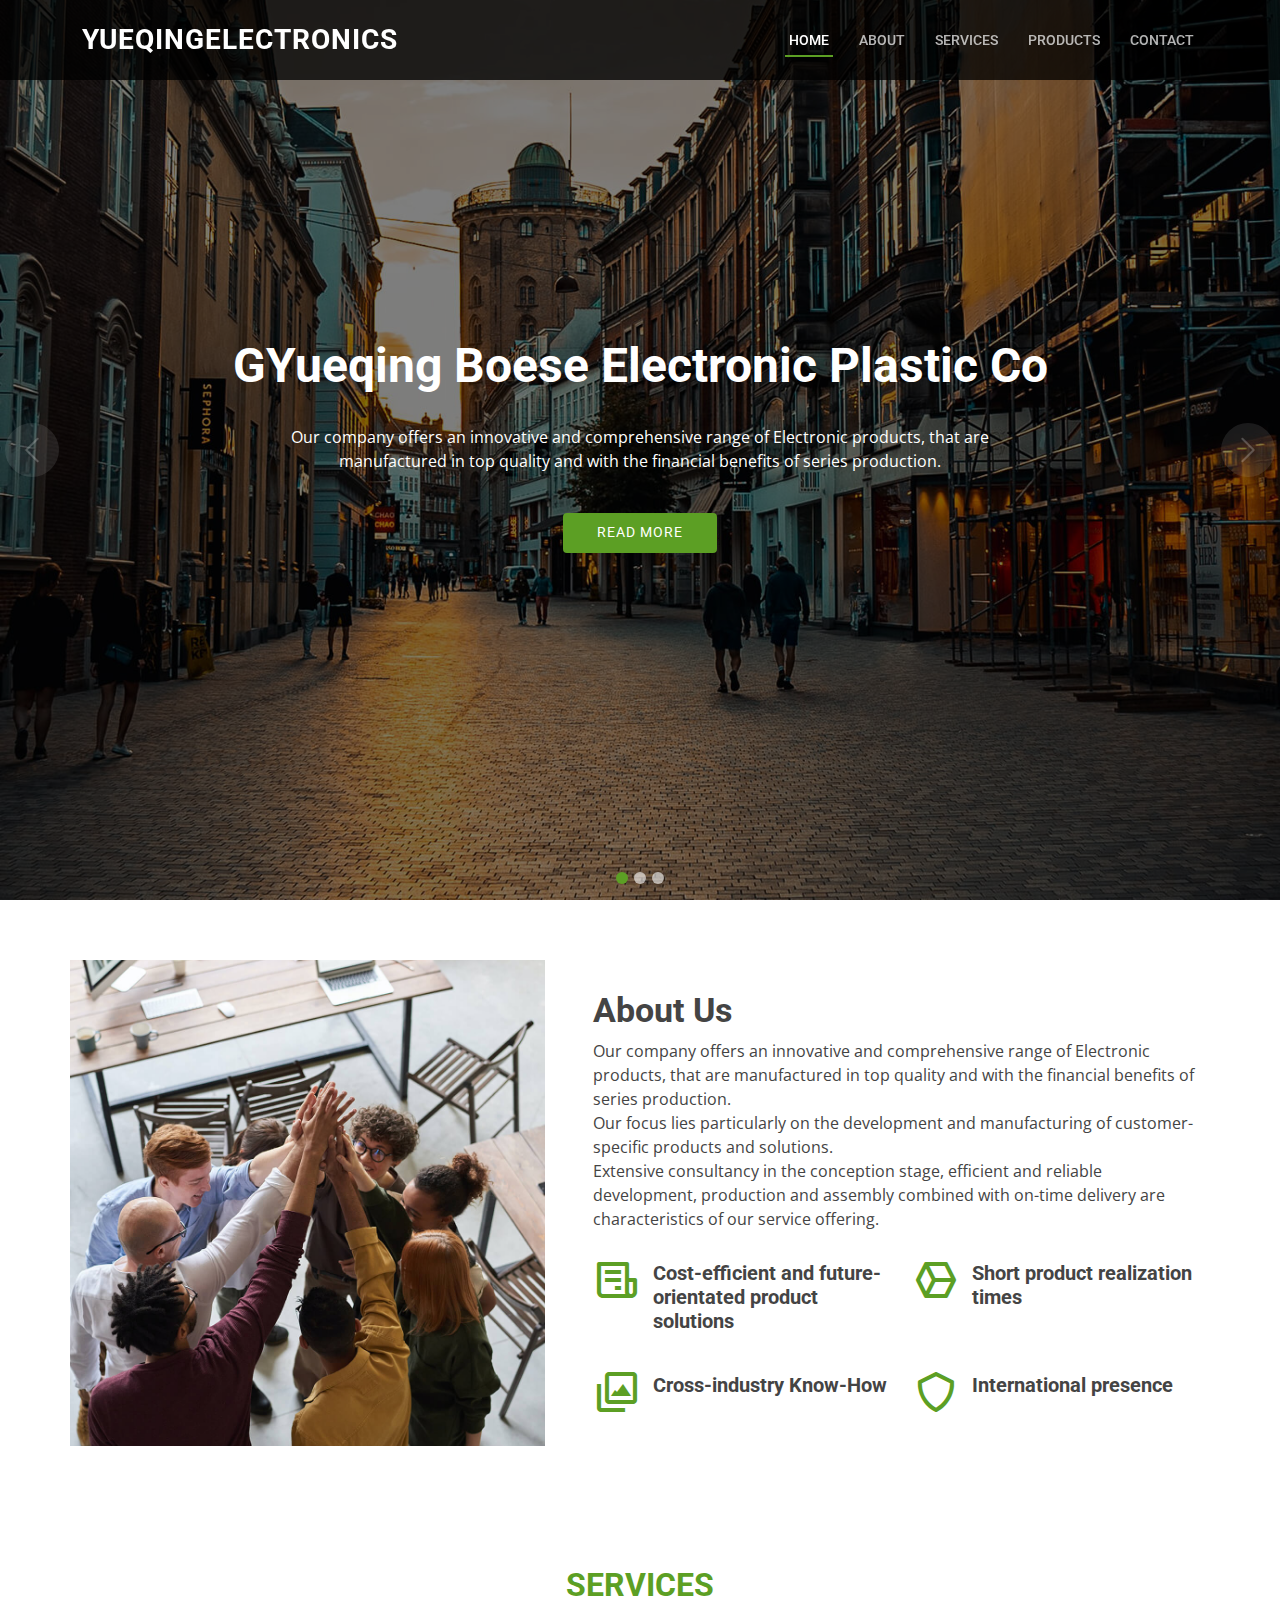
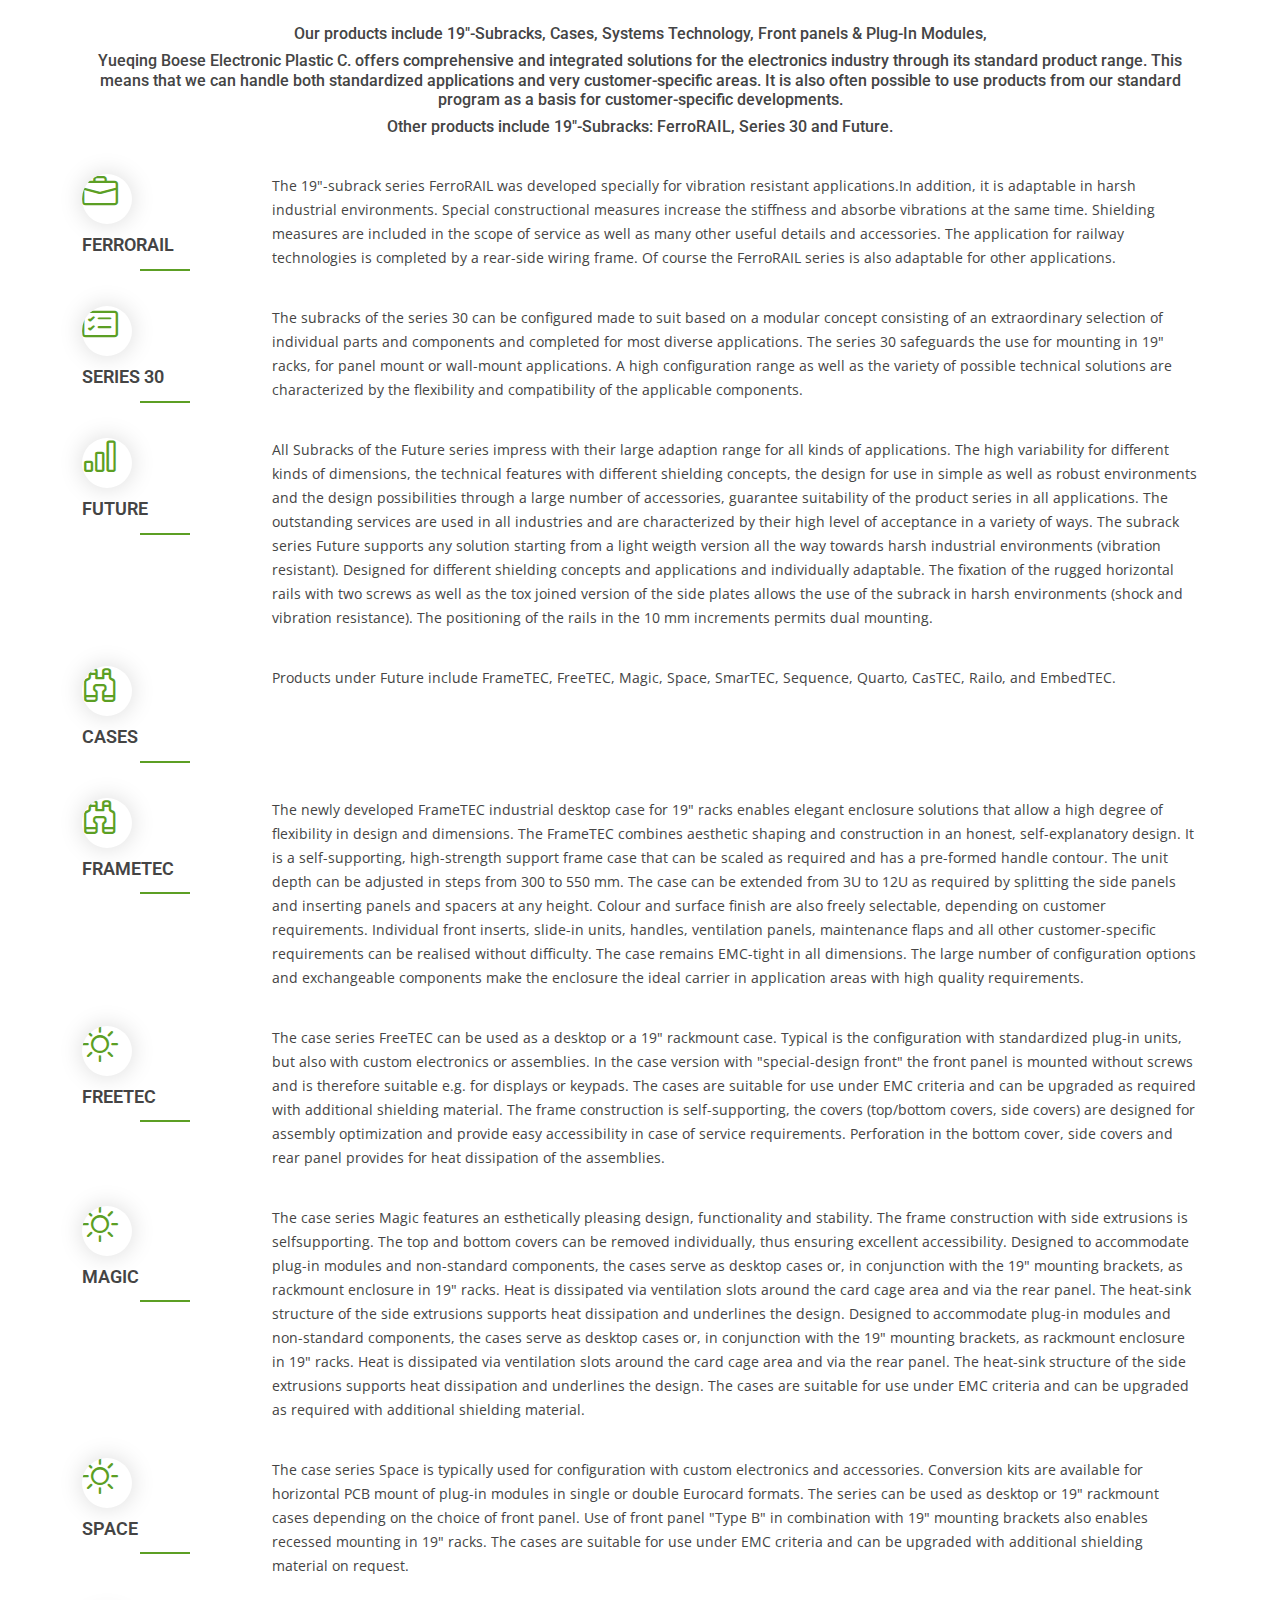
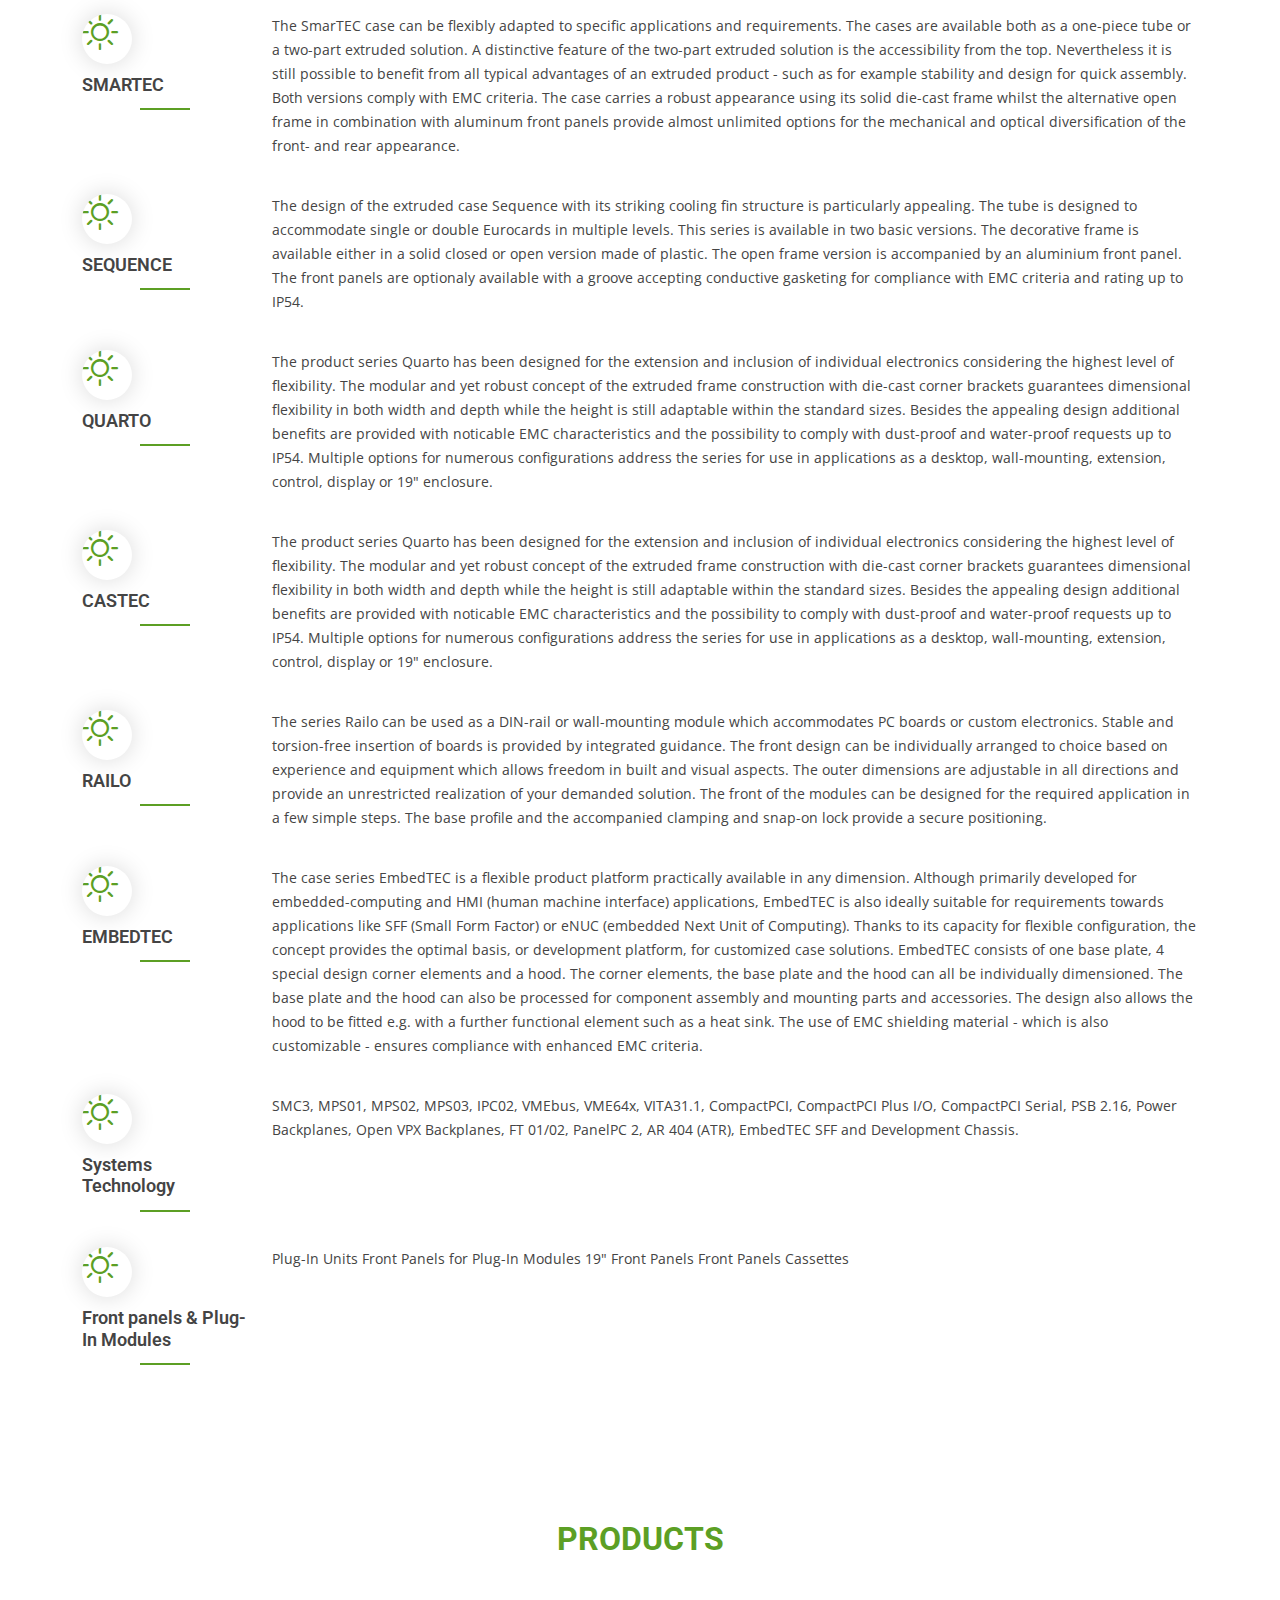
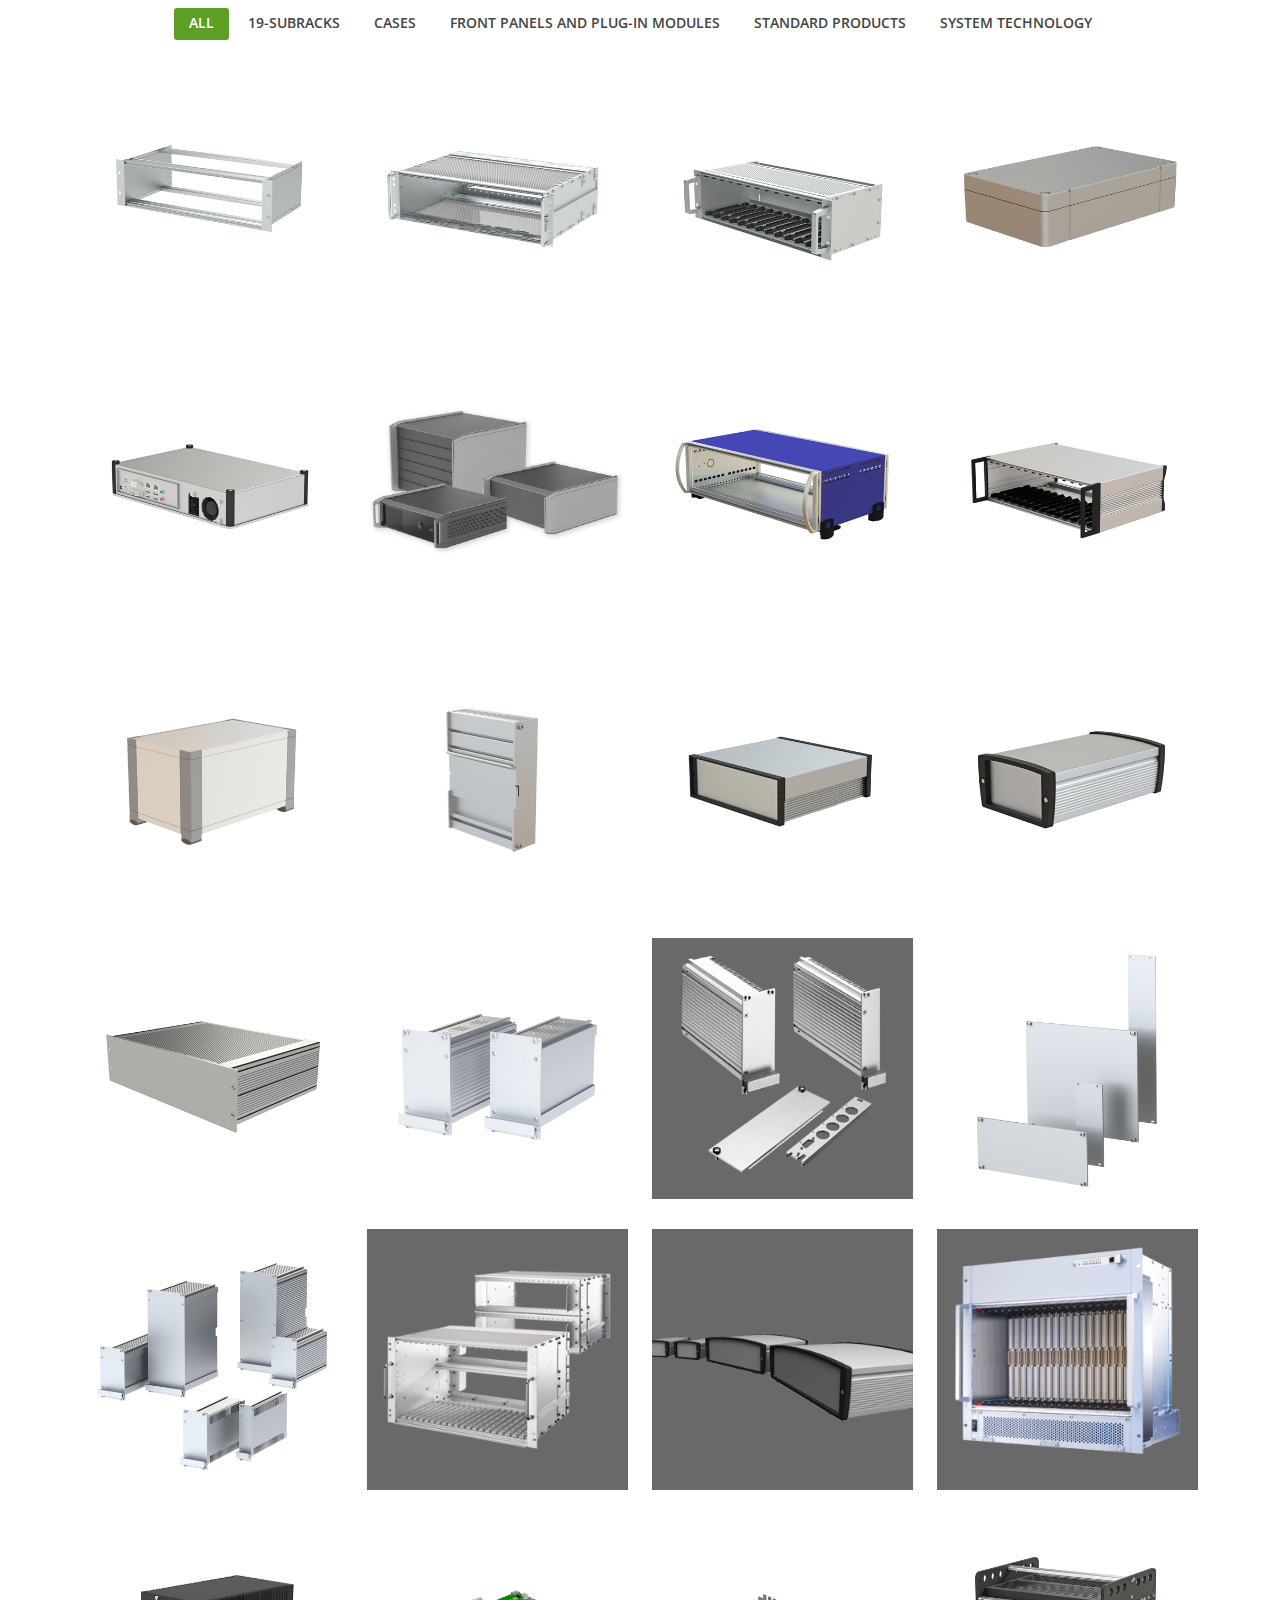
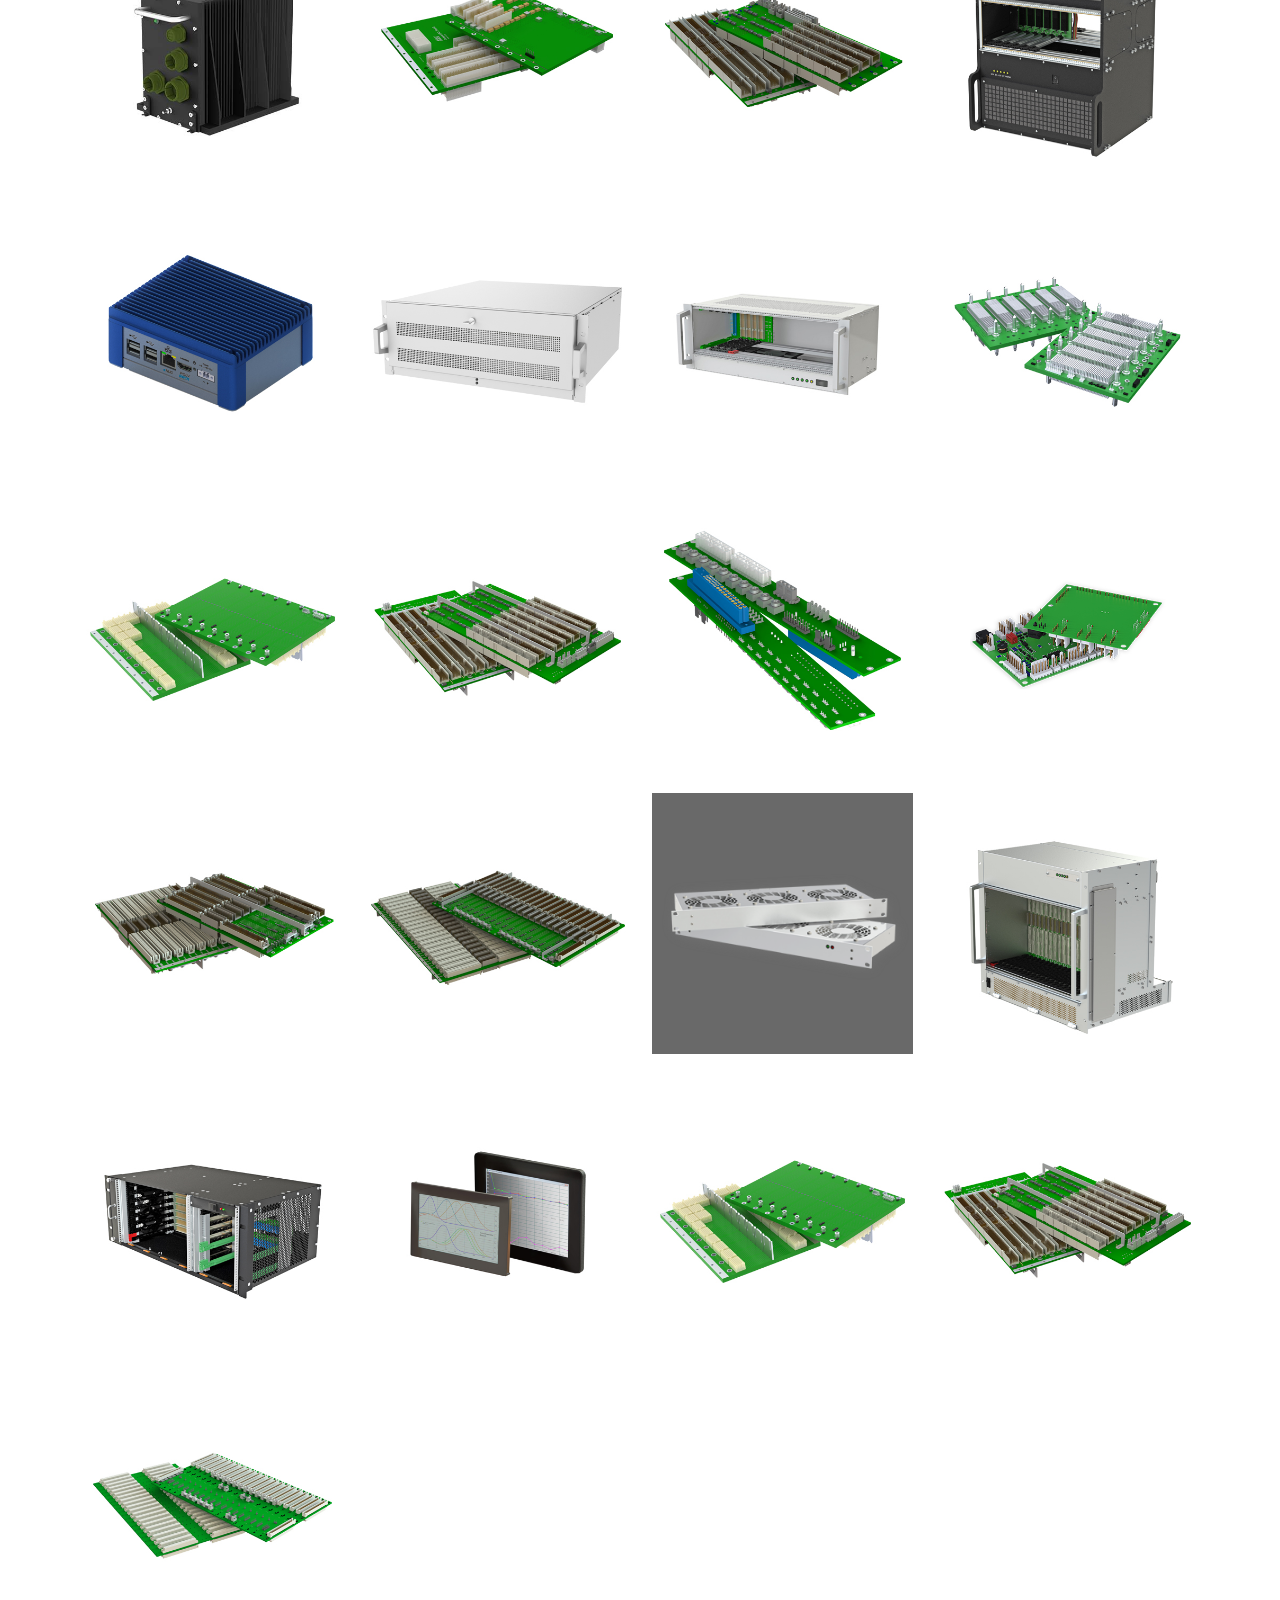
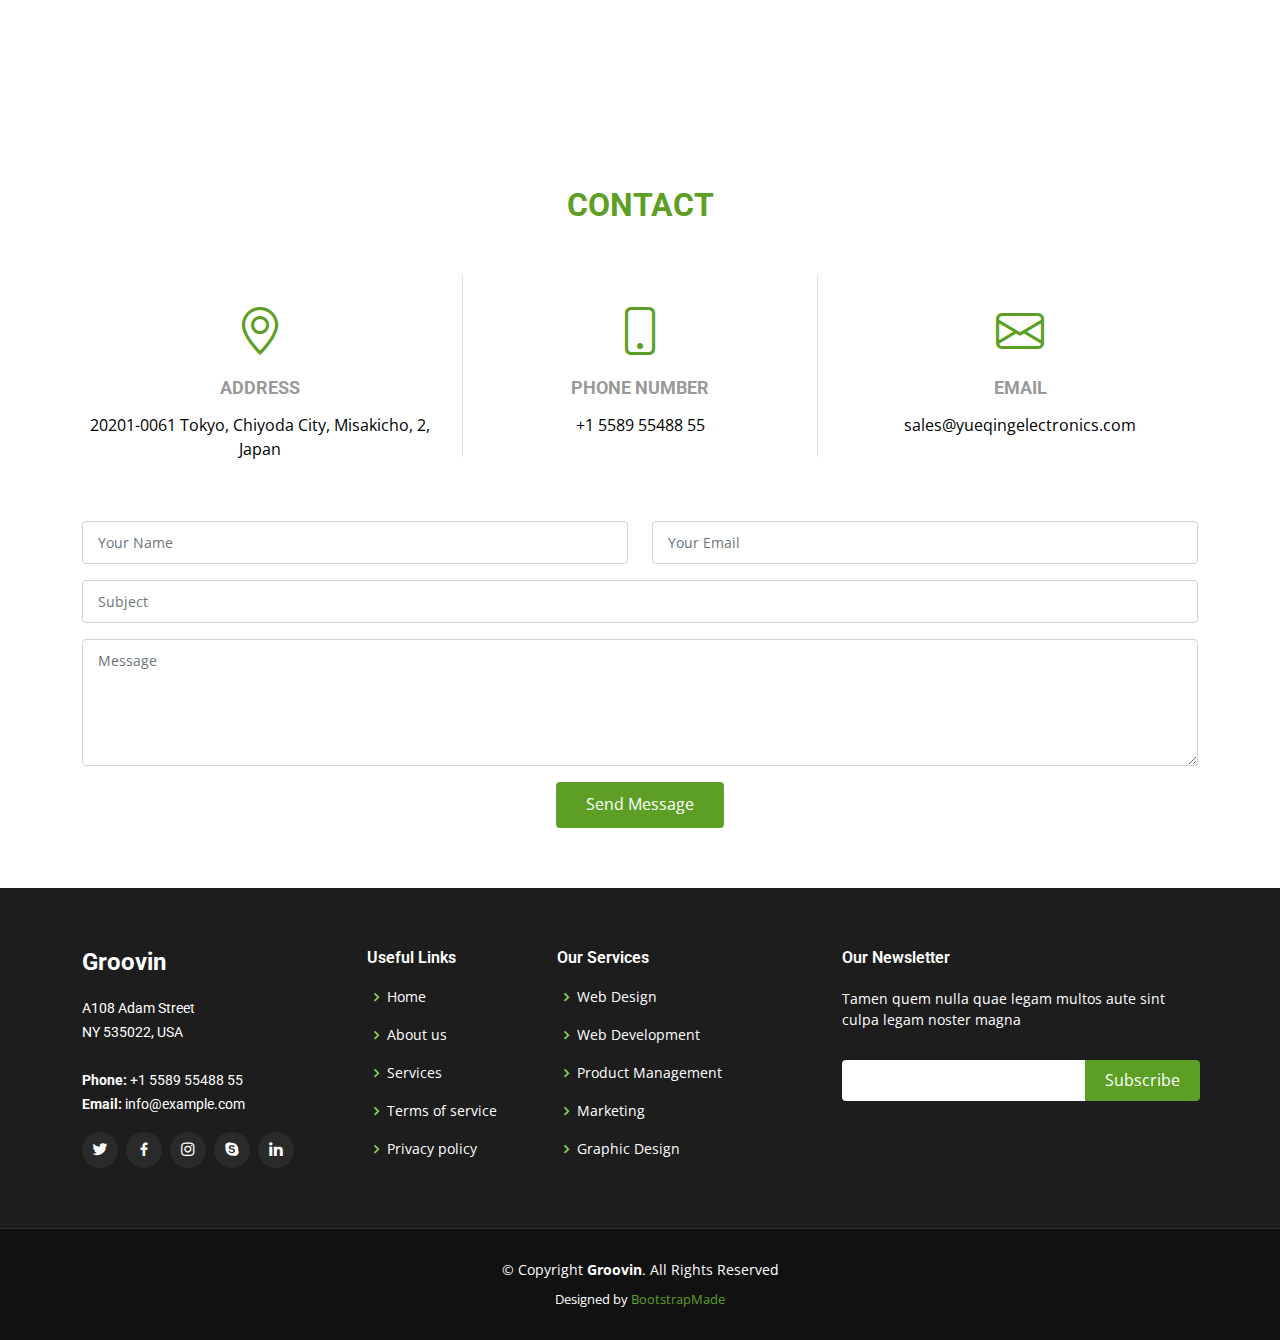
==== index.html @ 4242ad55 "site ready for first review" ====
<!DOCTYPE html>
<html lang="en">

<head>
  <meta charset="utf-8">
  <meta content="width=device-width, initial-scale=1.0" name="viewport">

  <title>Yueqingelectronics - Home page </title>
  <meta content="" name="description">
  <meta content="" name="keywords">

  <!-- Favicons -->
  <!-- <link href="assets/img/favicon.png" rel="icon">
  <link href="assets/img/apple-touch-icon.png" rel="apple-touch-icon"> -->

  <!-- Google Fonts -->
  <link href="https://fonts.googleapis.com/css?family=Open+Sans:300,300i,400,400i,600,600i,700,700i|Roboto:300,300i,400,400i,500,500i,600,600i,700,700i|Poppins:300,300i,400,400i,500,500i,600,600i,700,700i" rel="stylesheet">

  <!-- Vendor CSS Files -->
  <link href="assets/vendor/animate.css/animate.min.css" rel="stylesheet">
  <link href="assets/vendor/bootstrap/css/bootstrap.min.css" rel="stylesheet">
  <link href="assets/vendor/bootstrap-icons/bootstrap-icons.css" rel="stylesheet">
  <link href="assets/vendor/boxicons/css/boxicons.min.css" rel="stylesheet">
  <link href="assets/vendor/glightbox/css/glightbox.min.css" rel="stylesheet">
  <link href="assets/vendor/swiper/swiper-bundle.min.css" rel="stylesheet">

  <!-- Template Main CSS File -->
  <link href="assets/css/style.css" rel="stylesheet">

  <!-- =======================================================
  * Template Name: Groovin - v4.10.0
  * Template URL: https://bootstrapmade.com/groovin-free-bootstrap-theme/
  * Author: BootstrapMade.com
  * License: https://bootstrapmade.com/license/
  ======================================================== -->
</head>

<body>

  <!-- ======= Header ======= -->
  <header id="header" class="fixed-top d-flex align-items-center">
    <div class="container d-flex align-items-center justify-content-between">

      <h1 class="logo"><a href="index.html">Yueqingelectronics</a></h1>
      <!-- Uncomment below if you prefer to use an image logo -->
      <!-- <a href="index.html" class="logo"><img src="assets/img/logo.png" alt="" class="img-fluid"></a>-->

      <nav id="navbar" class="navbar">
        <ul>
          <li><a class="nav-link scrollto active" href="#hero">Home</a></li>
          <li><a class="nav-link scrollto" href="#about">About</a></li>
          <li><a class="nav-link scrollto" href="#services">Services</a></li>
          <li><a class="nav-link scrollto " href="#portfolio">Products</a></li>
          <!-- <li><a class="nav-link scrollto" href="#team">Team</a></li> -->
          <!-- <li><a href="blog.html">Blog</a></li> -->
          <!-- <li class="dropdown"><a href="#"><span>Drop Down</span> <i class="bi bi-chevron-down"></i></a>
            <ul>
              <li><a href="#">Drop Down 1</a></li>
              <li class="dropdown"><a href="#"><span>Deep Drop Down</span> <i class="bi bi-chevron-right"></i></a>
                <ul>
                  <li><a href="#">Deep Drop Down 1</a></li>
                  <li><a href="#">Deep Drop Down 2</a></li>
                  <li><a href="#">Deep Drop Down 3</a></li>
                  <li><a href="#">Deep Drop Down 4</a></li>
                  <li><a href="#">Deep Drop Down 5</a></li>
                </ul>
              </li>
              <li><a href="#">Drop Down 2</a></li>
              <li><a href="#">Drop Down 3</a></li>
              <li><a href="#">Drop Down 4</a></li>
            </ul>
          </li> -->
          <li><a class="nav-link scrollto" href="#contact">Contact</a></li>
          <!-- <li><a class="getstarted scrollto" href="#about">Get Started</a></li> -->
        </ul>
        <i class="bi bi-list mobile-nav-toggle"></i>
      </nav><!-- .navbar -->

    </div>
  </header><!-- End Header -->

  <!-- ======= Hero Section ======= -->
  <section id="hero">
    <div class="hero-container">
      <div id="heroCarousel" data-bs-interval="5000" class="carousel slide carousel-fade" data-bs-ride="carousel">

        <ol class="carousel-indicators" id="hero-carousel-indicators"></ol>

        <div class="carousel-inner" role="listbox">

          <!-- Slide 1 -->
          <div class="carousel-item active" style="background-image: url(assets/img/slide/slide-1.jpg);">
            <div class="carousel-container">
              <div class="carousel-content">
                <h2 class="animate__animated animate__fadeInDown">GYueqing Boese Electronic Plastic Co</h2>
                <p class="animate__animated animate__fadeInUp">Our company offers an innovative and comprehensive range of Electronic products, that are manufactured in top quality
                and with the financial benefits of series production.</p>
                <div>
                  <a href="#about" class="btn-get-started animate__animated animate__fadeInUp scrollto">Read More</a>
                </div>
              </div>
            </div>
          </div>

          <!-- Slide 2 -->
          <div class="carousel-item" style="background-image: url(assets/img/slide/slide-2.jpg);">
            <div class="carousel-container">
              <div class="carousel-content">
                <h2 class="animate__animated animate__fadeInDown">Cost-efficient and future-orientated product solutions</h2>
                <p class="animate__animated animate__fadeInUp">
                  Our products include 19"-Subracks, Cases, Systems Technology, Front panels & Plug-In Modules,

                </p>
                <div>
                  <a href="#services" class="btn-get-started animate__animated animate__fadeInUp scrollto">Read More</a>
                </div>
              </div>
            </div>
          </div>

          <!-- Slide 3 -->
          <div class="carousel-item" style="background-image: url(assets/img/slide/slide-3.jpg);">
            <div class="carousel-container">
              <div class="carousel-content">
                <h2 class="animate__animated animate__fadeInDown">Our focus lies particularly on the development and manufacturing of customer-specific products and solutions.</h2>
                <p class="animate__animated animate__fadeInUp">Our company offers an innovative and comprehensive range of Electronic products, that are manufactured in top quality
                and with the financial benefits of series production.</p>
                <div>
                  <a href="#about" class="btn-get-started animate__animated animate__fadeInUp scrollto">Read More</a>
                </div>
              </div>
            </div>
          </div>

        </div>

        <a class="carousel-control-prev" href="#heroCarousel" role="button" data-bs-slide="prev">
          <span class="carousel-control-prev-icon bi bi-chevron-left" aria-hidden="true"></span>
        </a>

        <a class="carousel-control-next" href="#heroCarousel" role="button" data-bs-slide="next">
          <span class="carousel-control-next-icon bi bi-chevron-right" aria-hidden="true"></span>
        </a>

      </div>
    </div>
  </section><!-- End Hero -->

  <main id="main">

    <!-- ======= About Section ======= -->
    <section id="about" class="about">
      <div class="container">

        <div class="row no-gutters">
          <div class="image col-xl-5 d-flex align-items-stretch justify-content-center justify-content-lg-start"></div>
          <div class="col-xl-7 ps-0 ps-lg-5 pe-lg-1 d-flex align-items-stretch">
            <div class="content d-flex flex-column justify-content-center">
              <h3>About Us</h3>
              <p>
                Our company offers an innovative and comprehensive range of Electronic products, that are manufactured in top quality
                and with the financial benefits of series production.
              </p>
              <p>
                Our focus lies particularly on the development and manufacturing of customer-specific products and solutions.
              </p>
              <p>
                Extensive consultancy in the conception stage, efficient and reliable development, production and assembly combined with
                on-time delivery are characteristics of our service offering.
              </p>
              <div class="row">
                <div class="col-md-6 icon-box">
                  <i class="bx bx-receipt"></i>
                  <h4>Cost-efficient and future-orientated product solutions</h4>
                  <!-- <p>Consequuntur sunt aut quasi enim aliquam quae harum pariatur laboris nisi ut aliquip</p> -->
                </div>
                <div class="col-md-6 icon-box">
                  <i class="bx bx-cube-alt"></i>
                  <h4>Short product realization times</h4>
                  <!-- <p>Excepteur sint occaecat cupidatat non proident, sunt in culpa qui officia deserunt</p> -->
                </div>
                <div class="col-md-6 icon-box">
                  <i class="bx bx-images"></i>
                  <h4>Cross-industry Know-How</h4>
                  <!-- <p>Aut suscipit aut cum nemo deleniti aut omnis. Doloribus ut maiores omnis facere</p> -->
                </div>
                <div class="col-md-6 icon-box">
                  <i class="bx bx-shield"></i>
                  <h4>International presence</h4>
                  <!-- <p>Expedita veritatis consequuntur nihil tempore laudantium vitae denat pacta</p> -->
                </div>
              </div>
            </div><!-- End .content-->
          </div>
        </div>

      </div>
    </section><!-- End About Section -->

    <!-- ======= Services Section ======= -->
    <section id="services" class="services">
      <div class="container">

        <div class="section-title">
          <h2>Services</h2>
          <h6>
            Our products include 19"-Subracks,  Cases, Systems Technology,
            Front panels & Plug-In Modules,
          </h6>
          <h6>
            Yueqing Boese Electronic Plastic C. offers comprehensive and integrated solutions for the electronics industry through
            its standard product range. This means that we can handle both standardized applications and very customer-specific
            areas.
            
            It is also often possible to use products from our standard program as a basis for customer-specific developments.
          </h6>
          <h6>
            Other products include 19"-Subracks:
            FerroRAIL,
            Series 30 and
            Future.
          </h6>
        </div>

        <div class="row">
          <div class="col-lg-12 col-md-6 icon-box">
            <div class="row">
              <div class="col-md-2">
                <div class="icon"><i class="bi bi-briefcase"></i></div>
                <h4 class="title"><a href="">FERRORAIL</a></h4>
              </div>
              <div class="col-md-10">
                <p class="description">
                  The 19"-subrack series FerroRAIL was developed specially for vibration resistant applications.In addition, it is
                  adaptable in harsh industrial environments.
                  Special constructional measures increase the stiffness and absorbe vibrations at the same time.
                  Shielding measures are included in the scope of service as well as many other useful details and accessories.
                  The application for railway technologies is completed by a rear-side wiring frame. Of course the FerroRAIL series is
                  also adaptable for other applications.
                </p>
              </div>
            </div>
          </div>
          <div class="col-lg-12 col-md-6 icon-box">
            <div class="row">
              <div class="col-md-2">
                <div class="icon"><i class="bi bi-card-checklist"></i></div>
                <h4 class="title"><a href="">SERIES 30</a></h4>
              </div>
              <div class="col-md-10">
                <p class="description">
                  The subracks of the series 30 can be configured made to suit based on a modular concept consisting of an extraordinary
                  selection of individual parts and components and completed for most diverse applications. The series 30 safeguards the
                  use for mounting in 19" racks, for panel mount or wall-mount applications. A high configuration range as well as the
                  variety of possible technical solutions are characterized by the flexibility and compatibility of the applicable
                  components.
                </p>
              </div>
            </div>
          </div>
          <div class="col-lg-12 col-md-6 icon-box">
            <div class="row">
              <div class="col-md-2">
                <div class="icon"><i class="bi bi-bar-chart"></i></div>
                <h4 class="title"><a href="">FUTURE</a></h4>
              </div>
              <div class="col-md-10">
                <p class="description">
                  All Subracks of the Future series impress with their large adaption range for all kinds of applications. The high
                  variability for different kinds of dimensions, the technical features with different shielding concepts, the design for
                  use in simple as well as robust environments and the design possibilities through a large number of accessories,
                  guarantee suitability of the product series in all applications. The outstanding services are used in all industries and
                  are characterized by their high level of acceptance in a variety of ways. The subrack series Future supports any
                  solution starting from a light weigth version all the way towards harsh industrial environments (vibration resistant).
                  Designed for different shielding concepts and applications and individually adaptable. The fixation of the rugged
                  horizontal rails with two screws as well as the tox joined version of the side plates allows the use of the subrack in
                  harsh environments (shock and vibration resistance). The positioning of the rails in the 10 mm increments permits dual
                  mounting.
                </p>
              </div>
            </div>
          </div>
          <div class="col-lg-12 col-md-6 icon-box">
            <div class="row">
              <div class="col-md-2">
                <div class="icon"><i class="bi bi-binoculars"></i></div>
                <h4 class="title"><a href="">CASES</a></h4>
              </div>
              <div class="col-md-10">
                <P class="description">
                  Products under Future include FrameTEC, FreeTEC, Magic, Space, SmarTEC, Sequence, Quarto, CasTEC, Railo, and EmbedTEC.
                </P>
              </div>
            </div>
          </div>
          <div class="col-lg-12 col-md-6 icon-box">
            <div class="row">
              <div class="col-md-2">
                <div class="icon"><i class="bi bi-binoculars"></i></div>
                <h4 class="title"><a href="">FRAMETEC</a></h4>
              </div>
              <div class="col-md-10">
                <div class="description">
                  <p>
                    The newly developed FrameTEC industrial desktop case for 19" racks enables elegant enclosure solutions that allow a high
                    degree of flexibility in design and dimensions.
                    The FrameTEC combines aesthetic shaping and construction in an honest, self-explanatory design. It is a self-supporting,
                    high-strength support frame case that can be scaled as required and has a pre-formed handle contour. The unit depth can
                    be adjusted in steps from 300 to 550 mm. The case can be extended from 3U to 12U as required by splitting the side
                    panels and inserting panels and spacers at any height. Colour and surface finish are also freely selectable, depending
                    on customer requirements. Individual front inserts, slide-in units, handles, ventilation panels, maintenance flaps and
                    all other customer-specific requirements can be realised without difficulty. The case remains EMC-tight in all
                    dimensions.
                    The large number of configuration options and exchangeable components make the enclosure the ideal carrier in
                    application areas with high quality requirements.
                  </p>
                </div>
              </div>
            </div>
          </div>
          <div class="col-lg-12 col-md-6 icon-box">
            <div class="row">
              <div class="col-md-2">
                <div class="icon"><i class="bi bi-brightness-high"></i></div>
                <h4 class="title"><a href="">FREETEC</a></h4>
              </div>
              <div class="col-md-10">
                <div class="description">
                  <p>
                    The case series FreeTEC can be used as a desktop or a 19" rackmount case. Typical is the configuration with standardized
                    plug-in units, but also with custom electronics or assemblies. In the case version with "special-design front" the front
                    panel is mounted without screws and is therefore suitable e.g. for displays or keypads. The cases are suitable for use
                    under EMC criteria and can be upgraded as required with additional shielding material. The frame construction is
                    self-supporting, the covers (top/bottom covers, side covers) are designed for assembly optimization and provide easy
                    accessibility in case of service requirements. Perforation in the bottom cover, side covers and rear panel provides for
                    heat dissipation of the assemblies.
                  </p>
                </div>
              </div>
            </div>
          </div>
          <div class="col-lg-12 col-md-6 icon-box">
            <div class="row">
              <div class="col-md-2">
                <div class="icon"><i class="bi bi-brightness-high"></i></div>
                <h4 class="title"><a href="">MAGIC</a></h4>
              </div>
              <div class="col-md-10">
                <div class="description">
                  <p>
                    The case series Magic features an esthetically pleasing design, functionality and stability. The frame construction with
                    side extrusions is selfsupporting. The top and bottom covers can be removed individually, thus ensuring excellent
                    accessibility.
                    Designed to accommodate plug-in modules and non-standard components, the cases serve as desktop cases or, in conjunction
                    with the 19" mounting brackets, as rackmount enclosure in 19" racks. Heat is dissipated via ventilation slots around the
                    card cage area and via the rear panel. The heat-sink structure of the side extrusions supports heat dissipation and
                    underlines the design.
                    Designed to accommodate plug-in modules and non-standard components, the cases serve as desktop cases or, in conjunction
                    with the 19" mounting brackets, as rackmount enclosure in 19" racks. Heat is dissipated via ventilation slots around the
                    card cage area and via the rear panel. The heat-sink structure of the side extrusions supports heat dissipation and
                    underlines the design.
                    The cases are suitable for use under EMC criteria and can be upgraded as required with additional shielding material.
                  </p>
                </div>
              </div>
            </div>
          </div>
          <div class="col-lg-12 col-md-6 icon-box">
            <div class="row">
              <div class="col-md-2">
                <div class="icon"><i class="bi bi-brightness-high"></i></div>
                <h4 class="title"><a href="">SPACE</a></h4>
              </div>
              <div class="col-md-10">
                <div class="description">
                  <p>
                    The case series Space is typically used for configuration with custom electronics and accessories. Conversion kits are
                    available for horizontal PCB mount of plug-in modules in single or double Eurocard formats. The series can be used as
                    desktop or 19" rackmount cases depending on the choice of front panel. Use of front panel "Type B" in combination with
                    19" mounting brackets also enables recessed mounting in 19" racks. The cases are suitable for use under EMC criteria and
                    can be upgraded with additional shielding material on request.
                  </p>
                </div>
              </div>
            </div>
          </div>
          <div class="col-lg-12 col-md-6 icon-box">
            <div class="row">
              <div class="col-md-2">
                <div class="icon"><i class="bi bi-brightness-high"></i></div>
                <h4 class="title"><a href="">SMARTEC</a></h4>
              </div>
              <div class="col-md-10">
                <div class="description">
                  <p>
                    The SmarTEC case can be flexibly adapted to specific applications and requirements. The cases are available both as a
                    one-piece tube or a two-part extruded solution.
                    A distinctive feature of the two-part extruded solution is the accessibility from the top. Nevertheless it is still
                    possible to benefit from all typical advantages of an extruded product - such as for example stability and design for
                    quick assembly.
                    Both versions comply with EMC criteria. The case carries a robust appearance using its solid die-cast frame whilst the
                    alternative open frame in combination with aluminum front panels provide almost unlimited options for the mechanical and
                    optical diversification of the front- and rear appearance.
                  </p>
                </div>
              </div>
            </div>
          </div>
          <div class="col-lg-12 col-md-6 icon-box">
            <div class="row">
              <div class="col-md-2">
                <div class="icon"><i class="bi bi-brightness-high"></i></div>
                <h4 class="title"><a href="">SEQUENCE</a></h4>
              </div>
              <div class="col-md-10">
                <div class="description">
                  <p>
                    The design of the extruded case Sequence with its striking cooling fin structure is particularly appealing. The tube is
                    designed to accommodate single or double Eurocards in multiple levels. This series is available in two basic versions.
                    The decorative frame is available either in a solid closed or open version made of plastic. The open frame version is
                    accompanied by an aluminium front panel. The front panels are optionaly available with a groove accepting conductive
                    gasketing for compliance with EMC criteria and rating up to IP54.
                  </p>
                </div>
              </div>
            </div>
          </div>
          <div class="col-lg-12 col-md-6 icon-box">
            <div class="row">
              <div class="col-md-2">
                <div class="icon"><i class="bi bi-brightness-high"></i></div>
                <h4 class="title"><a href="">QUARTO</a></h4>
              </div>
              <div class="col-md-10">
                <div class="description">
                  <p>
                    The product series Quarto has been designed for the extension and inclusion of individual electronics considering the
                    highest level of flexibility. The modular and yet robust concept of the extruded frame construction with die-cast corner
                    brackets guarantees dimensional flexibility in both width and depth while the height is still adaptable within the
                    standard sizes. Besides the appealing design additional benefits are provided with noticable EMC characteristics and the
                    possibility to comply with dust-proof and water-proof requests up to IP54. Multiple options for numerous configurations
                    address the series for use in applications as a desktop, wall-mounting, extension, control, display or 19" enclosure.
                  </p>
                </div>
              </div>
            </div>
          </div>
          <div class="col-lg-12 col-md-6 icon-box">
            <div class="row">
              <div class="col-md-2">
                <div class="icon"><i class="bi bi-brightness-high"></i></div>
                <h4 class="title"><a href="">CASTEC</a></h4>
              </div>
              <div class="col-md-10">
                <div class="description">
                  <p>
                    The product series Quarto has been designed for the extension and inclusion of individual electronics considering the
                    highest level of flexibility. The modular and yet robust concept of the extruded frame construction with die-cast corner
                    brackets guarantees dimensional flexibility in both width and depth while the height is still adaptable within the
                    standard sizes. Besides the appealing design additional benefits are provided with noticable EMC characteristics and the
                    possibility to comply with dust-proof and water-proof requests up to IP54. Multiple options for numerous configurations
                    address the series for use in applications as a desktop, wall-mounting, extension, control, display or 19" enclosure.
                  </p>
                </div>
              </div>
            </div>
          </div>
          <div class="col-lg-12 col-md-6 icon-box">
            <div class="row">
              <div class="col-md-2">
                <div class="icon"><i class="bi bi-brightness-high"></i></div>
                <h4 class="title"><a href="">RAILO</a></h4>
              </div>
              <div class="col-md-10">
                <div class="description">
                  <p>
                    The series Railo can be used as a DIN-rail or wall-mounting module which accommodates PC boards or custom electronics.
                    Stable and torsion-free insertion of boards is provided by integrated guidance. The front design can be individually
                    arranged to choice based on experience and equipment which allows freedom in built and visual aspects. The outer
                    dimensions are adjustable in all directions and provide an unrestricted realization of your demanded solution. The front
                    of the modules can be designed for the required application in a few simple steps. The base profile and the accompanied
                    clamping and snap-on lock provide a secure positioning.
                  </p>
                </div>
              </div>
            </div>
          </div>
          <div class="col-lg-12 col-md-6 icon-box">
            <div class="row">
              <div class="col-md-2">
                <div class="icon"><i class="bi bi-brightness-high"></i></div>
                <h4 class="title"><a href="">EMBEDTEC</a></h4>
              </div>
              <div class="col-md-10">
                <div class="description">
                  <p>
                    The case series EmbedTEC is a flexible product platform practically available in any dimension. Although primarily
                    developed for embedded-computing and HMI (human machine interface) applications, EmbedTEC is also ideally suitable for
                    requirements towards applications like SFF (Small Form Factor) or eNUC (embedded Next Unit of Computing).
                    
                    Thanks to its capacity for flexible configuration, the concept provides the optimal basis, or development platform, for
                    customized case solutions. EmbedTEC consists of one base plate, 4 special design corner elements and a hood. The corner
                    elements, the base plate and the hood can all be individually dimensioned. The base plate and the hood can also be
                    processed for component assembly and mounting parts and accessories. The design also allows the hood to be fitted e.g.
                    with a further functional element such as a heat sink. The use of EMC shielding material - which is also customizable -
                    ensures compliance with enhanced EMC criteria.
                  </p>
                </div>
              </div>
            </div>
          </div>
          <div class="col-lg-12 col-md-6 icon-box">
            <div class="row">
              <div class="col-md-2">
                <div class="icon"><i class="bi bi-brightness-high"></i></div>
                <h4 class="title"><a href="">Systems Technology</a></h4>
              </div>
              <div class="col-md-10">
                <div class="description">
                  <p>
                    SMC3, MPS01, MPS02,
                    MPS03,
                    IPC02,
                    VMEbus,
                    VME64x,
                    VITA31.1,
                    CompactPCI,
                    CompactPCI Plus I/O,
                    CompactPCI Serial,
                    PSB 2.16,
                    Power Backplanes,
                    Open VPX Backplanes,
                    FT 01/02,
                    PanelPC 2,
                    AR 404 (ATR),
                    EmbedTEC SFF and
                    Development Chassis.
                  </p>
                </div>
              </div>
            </div>
          </div>
          <div class="col-lg-12 col-md-6 icon-box">
            <div class="row">
              <div class="col-md-2">
                <div class="icon"><i class="bi bi-brightness-high"></i></div>
                <h4 class="title"><a href="">Front panels & Plug-In Modules</a></h4>
              </div>
              <div class="col-md-10">
                <div class="description">
                  <p>
                    Plug-In Units
                    Front Panels for Plug-In Modules
                    19" Front Panels
                    Front Panels
                    Cassettes
                  </p>
                </div>
              </div>
            </div>
          </div>

        </div>

      </div>
    </section><!-- End Services Section -->

    <!-- End Why Us Section -->

    <!-- ======= Portfolio Section ======= -->
    <section id="portfolio" class="portfolio">
      <div class="container">

        <div class="section-title">
          <h2>Products</h2>
          <!-- <p>Magnam dolores commodi suscipit. Necessitatibus eius consequatur ex aliquid fuga eum quidem. Sit sint consectetur velit. Quisquam quos quisquam cupiditate. Et nemo qui impedit suscipit alias ea. Quia fugiat sit in iste officiis commodi quidem hic quas.</p> -->
        </div>

        <div class="row">
          <div class="col-lg-12 d-flex justify-content-center">
            <ul id="portfolio-flters">
              <li data-filter="*" class="filter-active">All</li>
              <li data-filter=".filter-19-subtracks">19-Subracks</li>
              <li data-filter=".filter-cases">Cases</li>
              <li data-filter=".filter-front-panels">Front Panels and Plug-In Modules</li>
              <li data-filter=".filter-standard-products">Standard Products</li>
              <li data-filter=".filter-system-technology">System Technology</li>
            </ul>
          </div>
        </div>

        <div class="row portfolio-container">

          <div class="col-lg-3 col-md-6 portfolio-item filter-19-subtracks">
            <div class="portfolio-wrap">
              <img src="assets/img/products/19-Subracks/FUTURE.jpg" class="img-fluid" alt="">
              <div class="portfolio-info">
                <h4>FUTURE</h4>
                <p>19-Subracks</p>
              </div>
            </div>
          </div>
          <div class="col-lg-3 col-md-6 portfolio-item filter-19-subtracks">
            <div class="portfolio-wrap">
              <img src="assets/img/products/19-Subracks/Ferrorail.jpg" class="img-fluid" alt="">
              <div class="portfolio-info">
                <h4>Ferrorail</h4>
                <p>19-Subracks</p>
              </div>
            </div>
          </div>
          <div class="col-lg-3 col-md-6 portfolio-item filter-19-subtracks">
            <div class="portfolio-wrap">
              <img src="assets/img/products/19-Subracks/Serie30.jpg" class="img-fluid" alt="">
              <div class="portfolio-info">
                <h4>Serie30</h4>
                <p>19-Subracks</p>
              </div>
            </div>
          </div>
          <div class="col-lg-3 col-md-6 portfolio-item filter-cases">
            <div class="portfolio-wrap">
              <img src="assets/img/products/Cases/CASTEC.jpg" class="img-fluid" alt="">
              <div class="portfolio-info">
                <h4>CASTEC</h4>
                <p>Cases</p>
              </div>
            </div>
          </div>
          <div class="col-lg-3 col-md-6 portfolio-item filter-cases">
            <div class="portfolio-wrap">
              <img src="assets/img/products/Cases/EMBEDTEC.jpg" class="img-fluid" alt="">
              <div class="portfolio-info">
                <h4>EMBEDTEC</h4>
                <p>Cases</p>
              </div>
            </div>
          </div>
          <div class="col-lg-3 col-md-6 portfolio-item filter-cases">
            <div class="portfolio-wrap">
              <img src="assets/img/products/Cases/FRAMETEC.jpg" class="img-fluid" alt="">
              <div class="portfolio-info">
                <h4>FRAMETEC</h4>
                <p>Cases</p>
              </div>
            </div>
          </div>
          <div class="col-lg-3 col-md-6 portfolio-item filter-cases">
            <div class="portfolio-wrap">
              <img src="assets/img/products/Cases/FREETEC.jpg" class="img-fluid" alt="">
              <div class="portfolio-info">
                <h4>FREETEC</h4>
                <p>Cases</p>
              </div>
            </div>
          </div>
          <div class="col-lg-3 col-md-6 portfolio-item filter-cases">
            <div class="portfolio-wrap">
              <img src="assets/img/products/Cases/MAGIC.jpg" class="img-fluid" alt="">
              <div class="portfolio-info">
                <h4>MAGIC </h4>
                <p>Cases</p>
              </div>
            </div>
          </div>
          <div class="col-lg-3 col-md-6 portfolio-item filter-cases">
            <div class="portfolio-wrap">
              <img src="assets/img/products/Cases/QUARTO.jpg" class="img-fluid" alt="">
              <div class="portfolio-info">
                <h4>QUARTO </h4>
                <p>Cases</p>
              </div>
            </div>
          </div>
          <div class="col-lg-3 col-md-6 portfolio-item filter-cases">
            <div class="portfolio-wrap">
              <img src="assets/img/products/Cases/RAILO.jpg" class="img-fluid" alt="">
              <div class="portfolio-info">
                <h4>RAILO</h4>
                <p>Cases</p>
              </div>
            </div>
          </div>
          <div class="col-lg-3 col-md-6 portfolio-item filter-cases">
            <div class="portfolio-wrap">
              <img src="assets/img/products/Cases/SEQUENCE.jpg" class="img-fluid" alt="">
              <div class="portfolio-info">
                <h4>SEQUENCE</h4>
                <p>Cases</p>
              </div>
            </div>
          </div>
          <div class="col-lg-3 col-md-6 portfolio-item filter-cases">
            <div class="portfolio-wrap">
              <img src="assets/img/products/Cases/SMARTEC.jpg" class="img-fluid" alt="">
              <div class="portfolio-info">
                <h4>SMARTEC</h4>
                <p>Cases</p>
              </div>
            </div>
          </div>
          <div class="col-lg-3 col-md-6 portfolio-item filter-cases">
            <div class="portfolio-wrap">
              <img src="assets/img/products/Cases/SPACE.jpg" class="img-fluid" alt="">
              <div class="portfolio-info">
                <h4>SPACE</h4>
                <p>Cases</p>
              </div>
            </div>
          </div>
          <div class="col-lg-3 col-md-6 portfolio-item filter-front-panels">
            <div class="portfolio-wrap">
              <img src="assets/img/products/Front panels & Plug-In Modules/Cassettes.jpg" class="img-fluid" alt="">
              <div class="portfolio-info">
                <h4>Cassettes</h4>
                <p>Front Panels and Plug-In Modules</p>
              </div>
            </div>
          </div>
          <div class="col-lg-3 col-md-6 portfolio-item filter-front-panels">
            <div class="portfolio-wrap">
              <img src="assets/img/products/Front panels & Plug-In Modules/FRONT PANELS & PLUG-IN MODULES.png" class="img-fluid" alt="">
              <div class="portfolio-info">
                <h4>FRONT PANELS & PLUG-IN MODULES</h4>
                <p>Front Panels and Plug-In Modules</p>
              </div>
            </div>
          </div>
          <div class="col-lg-3 col-md-6 portfolio-item filter-front-panels">
            <div class="portfolio-wrap">
              <img src="assets/img/products/Front panels & Plug-In Modules/Front Panels.jpg" class="img-fluid" alt="">
              <div class="portfolio-info">
                <h4>Front Panels</h4>
                <p>Front Panels and Plug-In Modules</p>
              </div>
            </div>
          </div>
          <div class="col-lg-3 col-md-6 portfolio-item filter-front-panels">
            <div class="portfolio-wrap">
              <img src="assets/img/products/Front panels & Plug-In Modules/Plug-In Units.jpg" class="img-fluid" alt="">
              <div class="portfolio-info">
                <h4>Plug-In Units</h4>
                <p>Front Panels and Plug-In Modules</p>
              </div>
            </div>
          </div>
          <div class="col-lg-3 col-md-6 portfolio-item filter-standard-products">
            <div class="portfolio-wrap">
              <img src="assets/img/products/Standard products/19- SUBRACKS.png" class="img-fluid" alt="">
              <div class="portfolio-info">
                <h4>19- SUBRACKS</h4>
                <p>Standard Products</p>
              </div>
            </div>
          </div>
          <div class="col-lg-3 col-md-6 portfolio-item filter-standard-products">
            <div class="portfolio-wrap">
              <img src="assets/img/products/Standard products/CASES.png" class="img-fluid" alt="">
              <div class="portfolio-info">
                <h4>CASES</h4>
                <p>Standard Products</p>
              </div>
            </div>
          </div>
          <div class="col-lg-3 col-md-6 portfolio-item filter-standard-products">
            <div class="portfolio-wrap">
              <img src="assets/img/products/Standard products/SYSTEMSTECHNOLOGY.png" class="img-fluid" alt="">
              <div class="portfolio-info">
                <h4>SYSTEMS TECHNOLOGY</h4>
                <p>Standard Products</p>
              </div>
            </div>
          </div>
          <div class="col-lg-3 col-md-6 portfolio-item filter-system-technology">
            <div class="portfolio-wrap">
              <img src="assets/img/products/Systems Technology/ATR.jpg" class="img-fluid" alt="">
              <div class="portfolio-info">
                <h4>ATR</h4>
                <p>SYSTEMS TECHNOLOGY</p>
              </div>
            </div>
          </div>
          <div class="col-lg-3 col-md-6 portfolio-item filter-system-technology">
            <div class="portfolio-wrap">
              <img src="assets/img/products/Systems Technology/COMPACTPCI Plus.jpg" class="img-fluid" alt="">
              <div class="portfolio-info">
                <h4>COMPACTPCI Plus</h4>
                <p>SYSTEMS TECHNOLOGY</p>
              </div>
            </div>
          </div>
          <div class="col-lg-3 col-md-6 portfolio-item filter-system-technology">
            <div class="portfolio-wrap">
              <img src="assets/img/products/Systems Technology/COMPACTPCI.jpg" class="img-fluid" alt="">
              <div class="portfolio-info">
                <h4>COMPACTPCI</h4>
                <p>SYSTEMS TECHNOLOGY</p>
              </div>
            </div>
          </div>
          <div class="col-lg-3 col-md-6 portfolio-item filter-system-technology">
            <div class="portfolio-wrap">
              <img src="assets/img/products/Systems Technology/DEVELOPMENT CHASSIS.jpg" class="img-fluid" alt="">
              <div class="portfolio-info">
                <h4>DEVELOPMENT CHASSIS</h4>
                <p>SYSTEMS TECHNOLOGY</p>
              </div>
            </div>
          </div>
          <div class="col-lg-3 col-md-6 portfolio-item filter-system-technology">
            <div class="portfolio-wrap">
              <img src="assets/img/products/Systems Technology/embedTEC SFF.jpg" class="img-fluid" alt="">
              <div class="portfolio-info">
                <h4>EmbedTEC SFF</h4>
                <p>SYSTEMS TECHNOLOGY</p>
              </div>
            </div>
          </div>
          <div class="col-lg-3 col-md-6 portfolio-item filter-system-technology">
            <div class="portfolio-wrap">
              <img src="assets/img/products/Systems Technology/IPC02.jpg" class="img-fluid" alt="">
              <div class="portfolio-info">
                <h4>IPC02</h4>
                <p>SYSTEMS TECHNOLOGY</p>
              </div>
            </div>
          </div>
          <div class="col-lg-3 col-md-6 portfolio-item filter-system-technology">
            <div class="portfolio-wrap">
              <img src="assets/img/products/Systems Technology/MPS01.jpg" class="img-fluid" alt="">
              <div class="portfolio-info">
                <h4>MPS01</h4>
                <p>SYSTEMS TECHNOLOGY</p>
              </div>
            </div>
          </div>
          <div class="col-lg-3 col-md-6 portfolio-item filter-system-technology">
            <div class="portfolio-wrap">
              <img src="assets/img/products/Systems Technology/Open_VPX.jpg" class="img-fluid" alt="">
              <div class="portfolio-info">
                <h4>Open_VPX</h4>
                <p>SYSTEMS TECHNOLOGY</p>
              </div>
            </div>
          </div>
          <div class="col-lg-3 col-md-6 portfolio-item filter-system-technology">
            <div class="portfolio-wrap">
              <img src="assets/img/products/Systems Technology/PCI_Serial.jpg" class="img-fluid" alt="">
              <div class="portfolio-info">
                <h4>PCI_Serial</h4>
                <p>SYSTEMS TECHNOLOGY</p>
              </div>
            </div>
          </div>
          <div class="col-lg-3 col-md-6 portfolio-item filter-system-technology">
            <div class="portfolio-wrap">
              <img src="assets/img/products/Systems Technology/PSB2.jpg" class="img-fluid" alt="">
              <div class="portfolio-info">
                <h4>PSB2</h4>
                <p>SYSTEMS TECHNOLOGY</p>
              </div>
            </div>
          </div>
          <div class="col-lg-3 col-md-6 portfolio-item filter-system-technology">
            <div class="portfolio-wrap">
              <img src="assets/img/products/Systems Technology/Power backplanes.jpg" class="img-fluid" alt="">
              <div class="portfolio-info">
                <h4>Power backplanes</h4>
                <p>SYSTEMS TECHNOLOGY</p>
              </div>
            </div>
          </div>
          <div class="col-lg-3 col-md-6 portfolio-item filter-system-technology">
            <div class="portfolio-wrap">
              <img src="assets/img/products/Systems Technology/SMC3.jpg" class="img-fluid" alt="">
              <div class="portfolio-info">
                <h4>SMC3</h4>
                <p>SYSTEMS TECHNOLOGY</p>
              </div>
            </div>
          </div>
          <div class="col-lg-3 col-md-6 portfolio-item filter-system-technology">
            <div class="portfolio-wrap">
              <img src="assets/img/products/Systems Technology/VITA31.1.jpg" class="img-fluid" alt="">
              <div class="portfolio-info">
                <h4>VITA31.1</h4>
                <p>SYSTEMS TECHNOLOGY</p>
              </div>
            </div>
          </div>
          <div class="col-lg-3 col-md-6 portfolio-item filter-system-technology">
            <div class="portfolio-wrap">
              <img src="assets/img/products/Systems Technology/VME64x.jpg" class="img-fluid" alt="">
              <div class="portfolio-info">
                <h4>VME64x</h4>
                <p>SYSTEMS TECHNOLOGY</p>
              </div>
            </div>
          </div>
          <div class="col-lg-3 col-md-6 portfolio-item filter-system-technology">
            <div class="portfolio-wrap">
              <img src="assets/img/products/Systems Technology/ft01-02.png" class="img-fluid" alt="">
              <div class="portfolio-info">
                <h4>ft01-02</h4>
                <p>SYSTEMS TECHNOLOGY</p>
              </div>
            </div>
          </div>
          <div class="col-lg-3 col-md-6 portfolio-item filter-system-technology">
            <div class="portfolio-wrap">
              <img src="assets/img/products/Systems Technology/mps02.jpg" class="img-fluid" alt="">
              <div class="portfolio-info">
                <h4>mps02</h4>
                <p>SYSTEMS TECHNOLOGY</p>
              </div>
            </div>
          </div>
          <div class="col-lg-3 col-md-6 portfolio-item filter-system-technology">
            <div class="portfolio-wrap">
              <img src="assets/img/products/Systems Technology/mps03.jpg" class="img-fluid" alt="">
              <div class="portfolio-info">
                <h4>mps03</h4>
                <p>SYSTEMS TECHNOLOGY</p>
              </div>
            </div>
          </div>
          <div class="col-lg-3 col-md-6 portfolio-item filter-system-technology">
            <div class="portfolio-wrap">
              <img src="assets/img/products/Systems Technology/panelPC2.jpg" class="img-fluid" alt="">
              <div class="portfolio-info">
                <h4>PanelPC2</h4>
                <p>SYSTEMS TECHNOLOGY</p>
              </div>
            </div>
          </div>
          <div class="col-lg-3 col-md-6 portfolio-item filter-system-technology">
            <div class="portfolio-wrap">
              <img src="assets/img/products/Systems Technology/PCI_Serial.jpg" class="img-fluid" alt="">
              <div class="portfolio-info">
                <h4>PCI_Serial</h4>
                <p>SYSTEMS TECHNOLOGY</p>
              </div>
            </div>
          </div>
          <div class="col-lg-3 col-md-6 portfolio-item filter-system-technology">
            <div class="portfolio-wrap">
              <img src="assets/img/products/Systems Technology/PSB2.jpg" class="img-fluid" alt="">
              <div class="portfolio-info">
                <h4>PSB2</h4>
                <p>SYSTEMS TECHNOLOGY</p>
              </div>
            </div>
          </div>
          <div class="col-lg-3 col-md-6 portfolio-item filter-system-technology">
            <div class="portfolio-wrap">
              <img src="assets/img/products/Systems Technology/VMEbus.jpg" class="img-fluid" alt="">
              <div class="portfolio-info">
                <h4>VMEbus</h4>
                <p>SYSTEMS TECHNOLOGY</p>
              </div>
            </div>
          </div>
        </div>

      </div>
    </section>
    <!-- End Portfolio Section -->

    
    <!-- ======= Frequently Asked Questions Section ======= -->
    <!-- <section id="faq" class="faq section-bg">
      <div class="container">

        <div class="section-title">
          <h2>Frequently Asked Questions</h2>
          <p>Magnam dolores commodi suscipit. Necessitatibus eius consequatur ex aliquid fuga eum quidem. Sit sint consectetur velit. Quisquam quos quisquam cupiditate. Et nemo qui impedit suscipit alias ea. Quia fugiat sit in iste officiis commodi quidem hic quas.</p>
        </div>

        <div class="faq-list">
          <ul>
            <li data-aos="fade-up">
              <i class="bx bx-help-circle icon-help"></i> <a data-bs-toggle="collapse" class="collapse" data-bs-target="#faq-list-1">Non consectetur a erat nam at lectus urna duis? <i class="bx bx-chevron-down icon-show"></i><i class="bx bx-chevron-up icon-close"></i></a>
              <div id="faq-list-1" class="collapse show" data-bs-parent=".faq-list">
                <p>
                  Feugiat pretium nibh ipsum consequat. Tempus iaculis urna id volutpat lacus laoreet non curabitur gravida. Venenatis lectus magna fringilla urna porttitor rhoncus dolor purus non.
                </p>
              </div>
            </li>

            <li data-aos="fade-up" data-aos-delay="100">
              <i class="bx bx-help-circle icon-help"></i> <a data-bs-toggle="collapse" data-bs-target="#faq-list-2" class="collapsed">Feugiat scelerisque varius morbi enim nunc? <i class="bx bx-chevron-down icon-show"></i><i class="bx bx-chevron-up icon-close"></i></a>
              <div id="faq-list-2" class="collapse" data-bs-parent=".faq-list">
                <p>
                  Dolor sit amet consectetur adipiscing elit pellentesque habitant morbi. Id interdum velit laoreet id donec ultrices. Fringilla phasellus faucibus scelerisque eleifend donec pretium. Est pellentesque elit ullamcorper dignissim. Mauris ultrices eros in cursus turpis massa tincidunt dui.
                </p>
              </div>
            </li>

            <li data-aos="fade-up" data-aos-delay="200">
              <i class="bx bx-help-circle icon-help"></i> <a data-bs-toggle="collapse" data-bs-target="#faq-list-3" class="collapsed">Dolor sit amet consectetur adipiscing elit? <i class="bx bx-chevron-down icon-show"></i><i class="bx bx-chevron-up icon-close"></i></a>
              <div id="faq-list-3" class="collapse" data-bs-parent=".faq-list">
                <p>
                  Eleifend mi in nulla posuere sollicitudin aliquam ultrices sagittis orci. Faucibus pulvinar elementum integer enim. Sem nulla pharetra diam sit amet nisl suscipit. Rutrum tellus pellentesque eu tincidunt. Lectus urna duis convallis convallis tellus. Urna molestie at elementum eu facilisis sed odio morbi quis
                </p>
              </div>
            </li>

            <li data-aos="fade-up" data-aos-delay="300">
              <i class="bx bx-help-circle icon-help"></i> <a data-bs-toggle="collapse" data-bs-target="#faq-list-4" class="collapsed">Tempus quam pellentesque nec nam aliquam sem et tortor consequat? <i class="bx bx-chevron-down icon-show"></i><i class="bx bx-chevron-up icon-close"></i></a>
              <div id="faq-list-4" class="collapse" data-bs-parent=".faq-list">
                <p>
                  Molestie a iaculis at erat pellentesque adipiscing commodo. Dignissim suspendisse in est ante in. Nunc vel risus commodo viverra maecenas accumsan. Sit amet nisl suscipit adipiscing bibendum est. Purus gravida quis blandit turpis cursus in.
                </p>
              </div>
            </li>

            <li data-aos="fade-up" data-aos-delay="400">
              <i class="bx bx-help-circle icon-help"></i> <a data-bs-toggle="collapse" data-bs-target="#faq-list-5" class="collapsed">Tortor vitae purus faucibus ornare. Varius vel pharetra vel turpis nunc eget lorem dolor? <i class="bx bx-chevron-down icon-show"></i><i class="bx bx-chevron-up icon-close"></i></a>
              <div id="faq-list-5" class="collapse" data-bs-parent=".faq-list">
                <p>
                  Laoreet sit amet cursus sit amet dictum sit amet justo. Mauris vitae ultricies leo integer malesuada nunc vel. Tincidunt eget nullam non nisi est sit amet. Turpis nunc eget lorem dolor sed. Ut venenatis tellus in metus vulputate eu scelerisque.
                </p>
              </div>
            </li>

          </ul>
        </div>

      </div>
    </section> -->
    <!-- End Frequently Asked Questions Section -->

    <!-- ======= Contact Section ======= -->
    <section id="contact" class="contact">
      <div class="container">

        <div class="section-title">
          <h2>Contact</h2>
          <!-- <p>Magnam dolores commodi suscipit. Necessitatibus eius consequatur ex aliquid fuga eum quidem. Sit sint consectetur velit. Quisquam quos quisquam cupiditate. Et nemo qui impedit suscipit alias ea. Quia fugiat sit in iste officiis commodi quidem hic quas.</p> -->
        </div>

        <div class="row contact-info">

          <div class="col-md-4">
            <div class="contact-address">
              <i class="bi bi-geo-alt"></i>
              <h3>Address</h3>
              <address>20201-0061 Tokyo, Chiyoda City, Misakicho, 2, Japan</address>
            </div>
          </div>

          <div class="col-md-4">
            <div class="contact-phone">
              <i class="bi bi-phone"></i>
              <h3>Phone Number</h3>
              <p><a href="tel:+155895548855">+1 5589 55488 55</a></p>
            </div>
          </div>

          <div class="col-md-4">
            <div class="contact-email">
              <i class="bi bi-envelope"></i>
              <h3>Email</h3>
              <p><a href="mailto:info@example.com">sales@yueqingelectronics.com</a></p>
            </div>
          </div>

        </div>

        <div class="form">
          <form action="forms/contact.php" method="post" role="form" class="php-email-form">
            <div class="row">
              <div class="col-md-6 form-group">
                <input type="text" name="name" class="form-control" id="name" placeholder="Your Name" data-rule="minlen:4" data-msg="Please enter at least 4 chars">
              </div>
              <div class="col-md-6 form-group mt-3 mt-md-0">
                <input type="email" class="form-control" name="email" id="email" placeholder="Your Email" data-rule="email" data-msg="Please enter a valid email">
              </div>
            </div>
            <div class="form-group mt-3">
              <input type="text" class="form-control" name="subject" id="subject" placeholder="Subject" required>
            </div>
            <div class="form-group mt-3">
              <textarea class="form-control" name="message" rows="5" placeholder="Message" required></textarea>
            </div>
            <div class="my-3">
              <div class="loading">Loading</div>
              <div class="error-message"></div>
              <div class="sent-message">Your message has been sent. Thank you!</div>
            </div>
            <div class="text-center"><button type="submit">Send Message</button></div>
          </form>
        </div>

      </div>
    </section><!-- End Contact Section -->

  </main><!-- End #main -->

  <!-- ======= Footer ======= -->
  <footer id="footer">
    <div class="footer-top">
      <div class="container">
        <div class="row">

          <div class="col-lg-3 col-md-6">
            <div class="footer-info">
              <h3>Groovin</h3>
              <p>
                A108 Adam Street <br>
                NY 535022, USA<br><br>
                <strong>Phone:</strong> +1 5589 55488 55<br>
                <strong>Email:</strong> info@example.com<br>
              </p>
              <div class="social-links mt-3">
                <a href="#" class="twitter"><i class="bx bxl-twitter"></i></a>
                <a href="#" class="facebook"><i class="bx bxl-facebook"></i></a>
                <a href="#" class="instagram"><i class="bx bxl-instagram"></i></a>
                <a href="#" class="google-plus"><i class="bx bxl-skype"></i></a>
                <a href="#" class="linkedin"><i class="bx bxl-linkedin"></i></a>
              </div>
            </div>
          </div>

          <div class="col-lg-2 col-md-6 footer-links">
            <h4>Useful Links</h4>
            <ul>
              <li><i class="bx bx-chevron-right"></i> <a href="#">Home</a></li>
              <li><i class="bx bx-chevron-right"></i> <a href="#">About us</a></li>
              <li><i class="bx bx-chevron-right"></i> <a href="#">Services</a></li>
              <li><i class="bx bx-chevron-right"></i> <a href="#">Terms of service</a></li>
              <li><i class="bx bx-chevron-right"></i> <a href="#">Privacy policy</a></li>
            </ul>
          </div>

          <div class="col-lg-3 col-md-6 footer-links">
            <h4>Our Services</h4>
            <ul>
              <li><i class="bx bx-chevron-right"></i> <a href="#">Web Design</a></li>
              <li><i class="bx bx-chevron-right"></i> <a href="#">Web Development</a></li>
              <li><i class="bx bx-chevron-right"></i> <a href="#">Product Management</a></li>
              <li><i class="bx bx-chevron-right"></i> <a href="#">Marketing</a></li>
              <li><i class="bx bx-chevron-right"></i> <a href="#">Graphic Design</a></li>
            </ul>
          </div>

          <div class="col-lg-4 col-md-6 footer-newsletter">
            <h4>Our Newsletter</h4>
            <p>Tamen quem nulla quae legam multos aute sint culpa legam noster magna</p>
            <form action="" method="post">
              <input type="email" name="email"><input type="submit" value="Subscribe">
            </form>

          </div>

        </div>
      </div>
    </div>

    <div class="container">
      <div class="copyright">
        &copy; Copyright <strong><span>Groovin</span></strong>. All Rights Reserved
      </div>
      <div class="credits">
        <!-- All the links in the footer should remain intact. -->
        <!-- You can delete the links only if you purchased the pro version. -->
        <!-- Licensing information: https://bootstrapmade.com/license/ -->
        <!-- Purchase the pro version with working PHP/AJAX contact form: https://bootstrapmade.com/groovin-free-bootstrap-theme/ -->
        Designed by <a href="https://bootstrapmade.com/">BootstrapMade</a>
      </div>
    </div>
  </footer><!-- End Footer -->

  <a href="#" class="back-to-top d-flex align-items-center justify-content-center"><i class="bi bi-arrow-up-short"></i></a>

  <!-- Vendor JS Files -->
  <script src="assets/vendor/purecounter/purecounter_vanilla.js"></script>
  <script src="assets/vendor/bootstrap/js/bootstrap.bundle.min.js"></script>
  <script src="assets/vendor/glightbox/js/glightbox.min.js"></script>
  <script src="assets/vendor/isotope-layout/isotope.pkgd.min.js"></script>
  <script src="assets/vendor/swiper/swiper-bundle.min.js"></script>
  <script src="assets/vendor/php-email-form/validate.js"></script>

  <!-- Template Main JS File -->
  <script src="assets/js/main.js"></script>

</body>

</html>
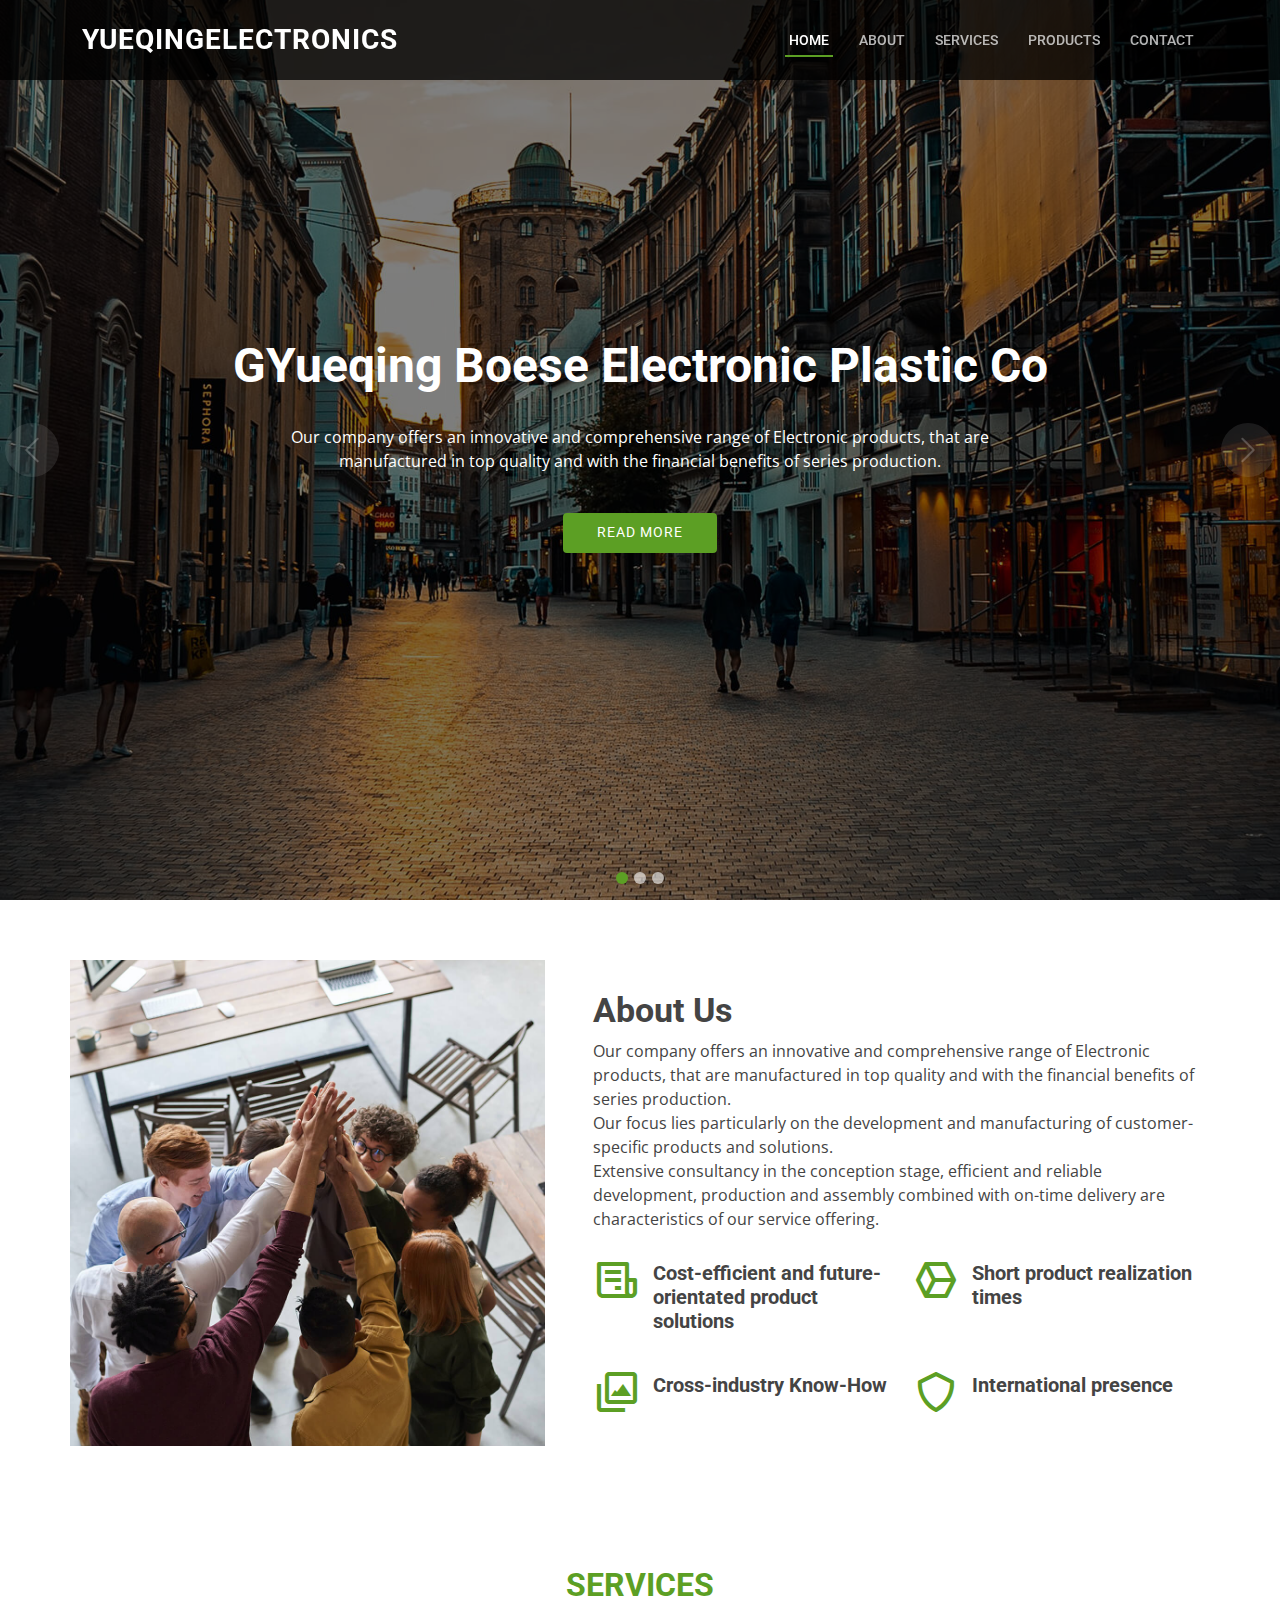
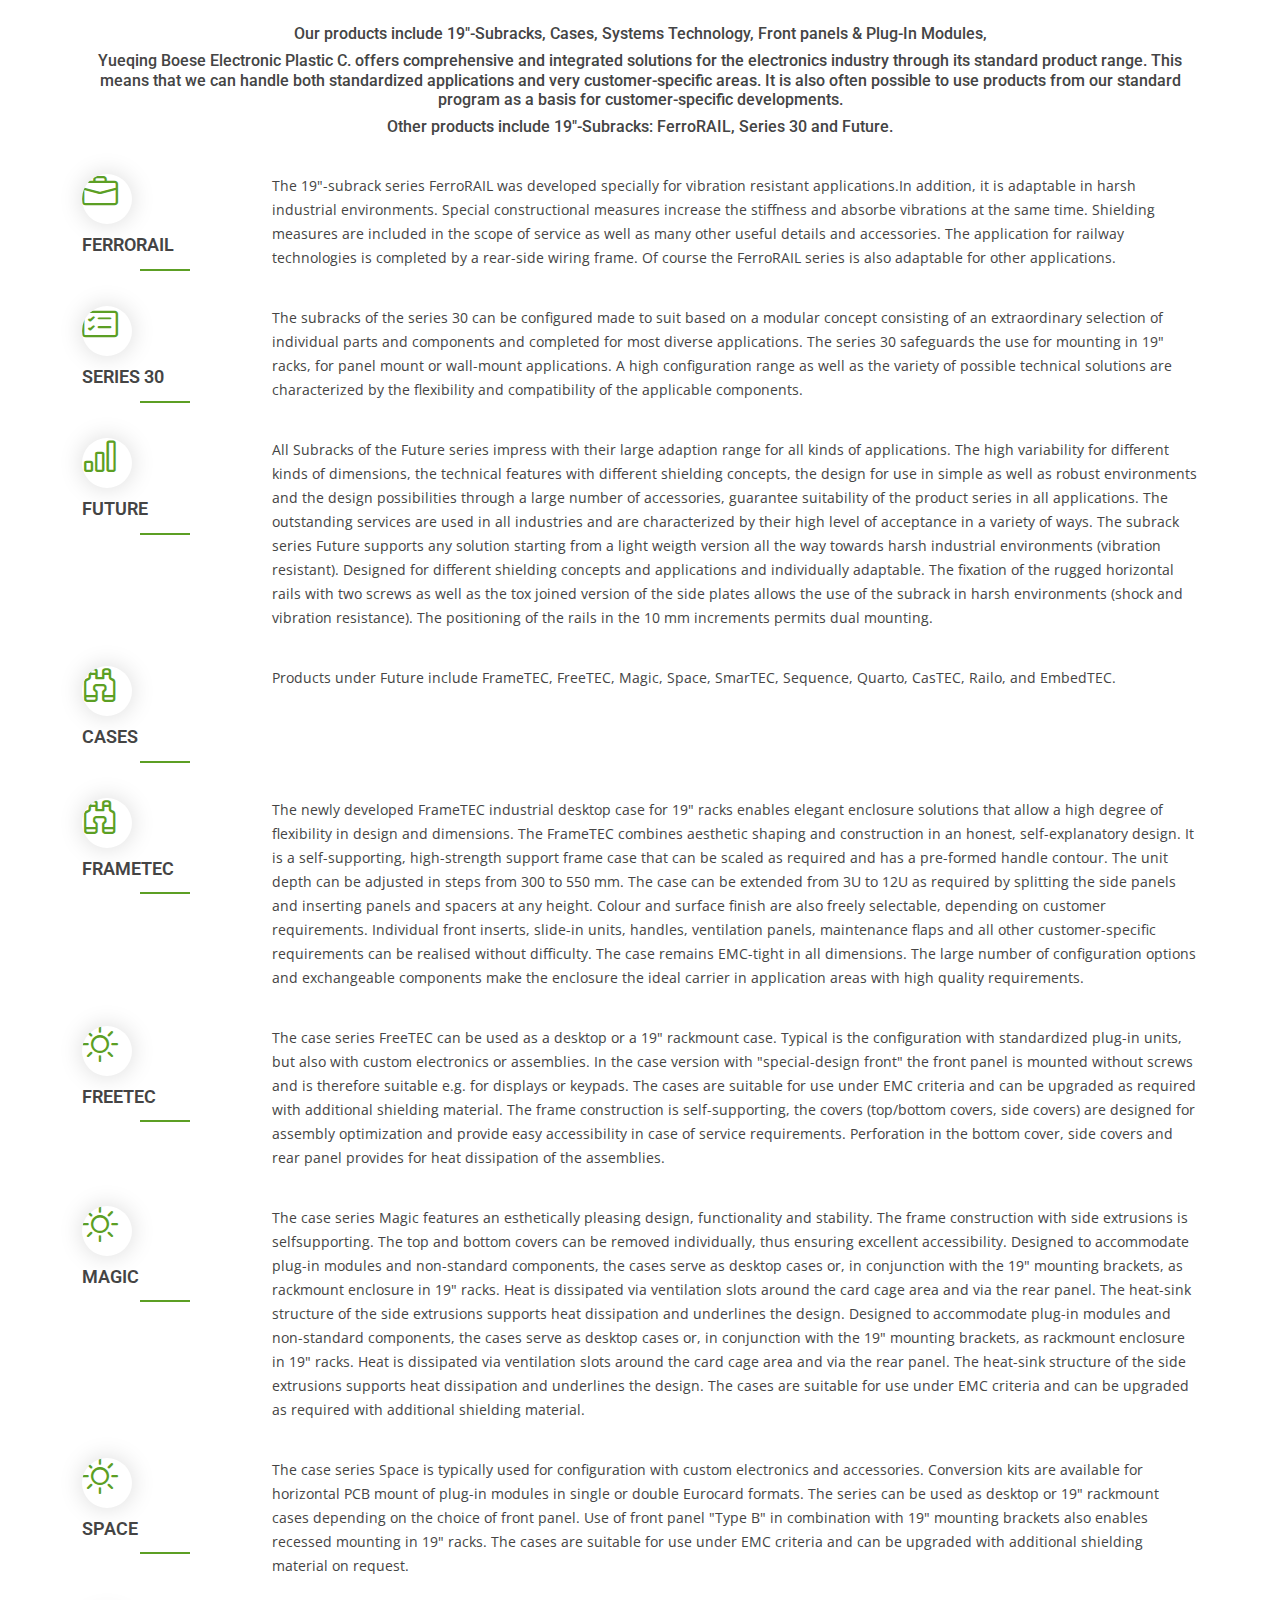
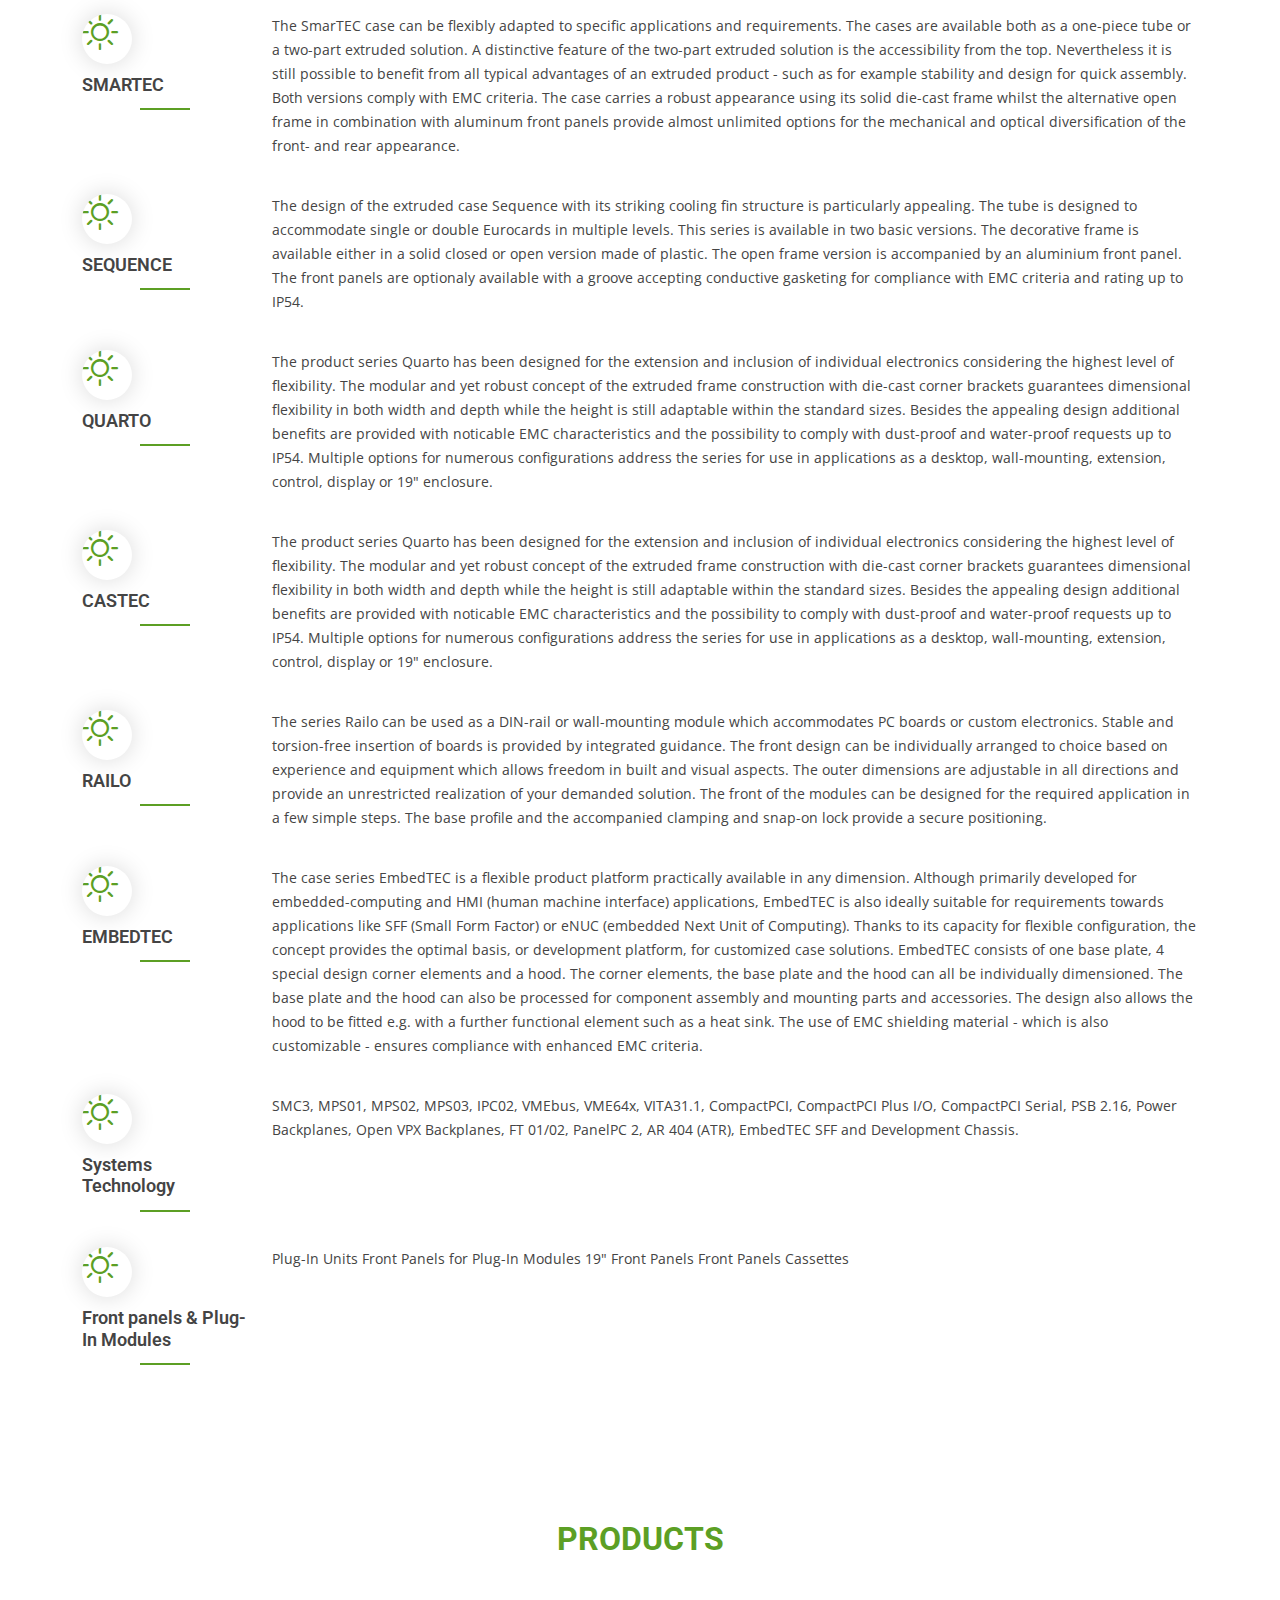
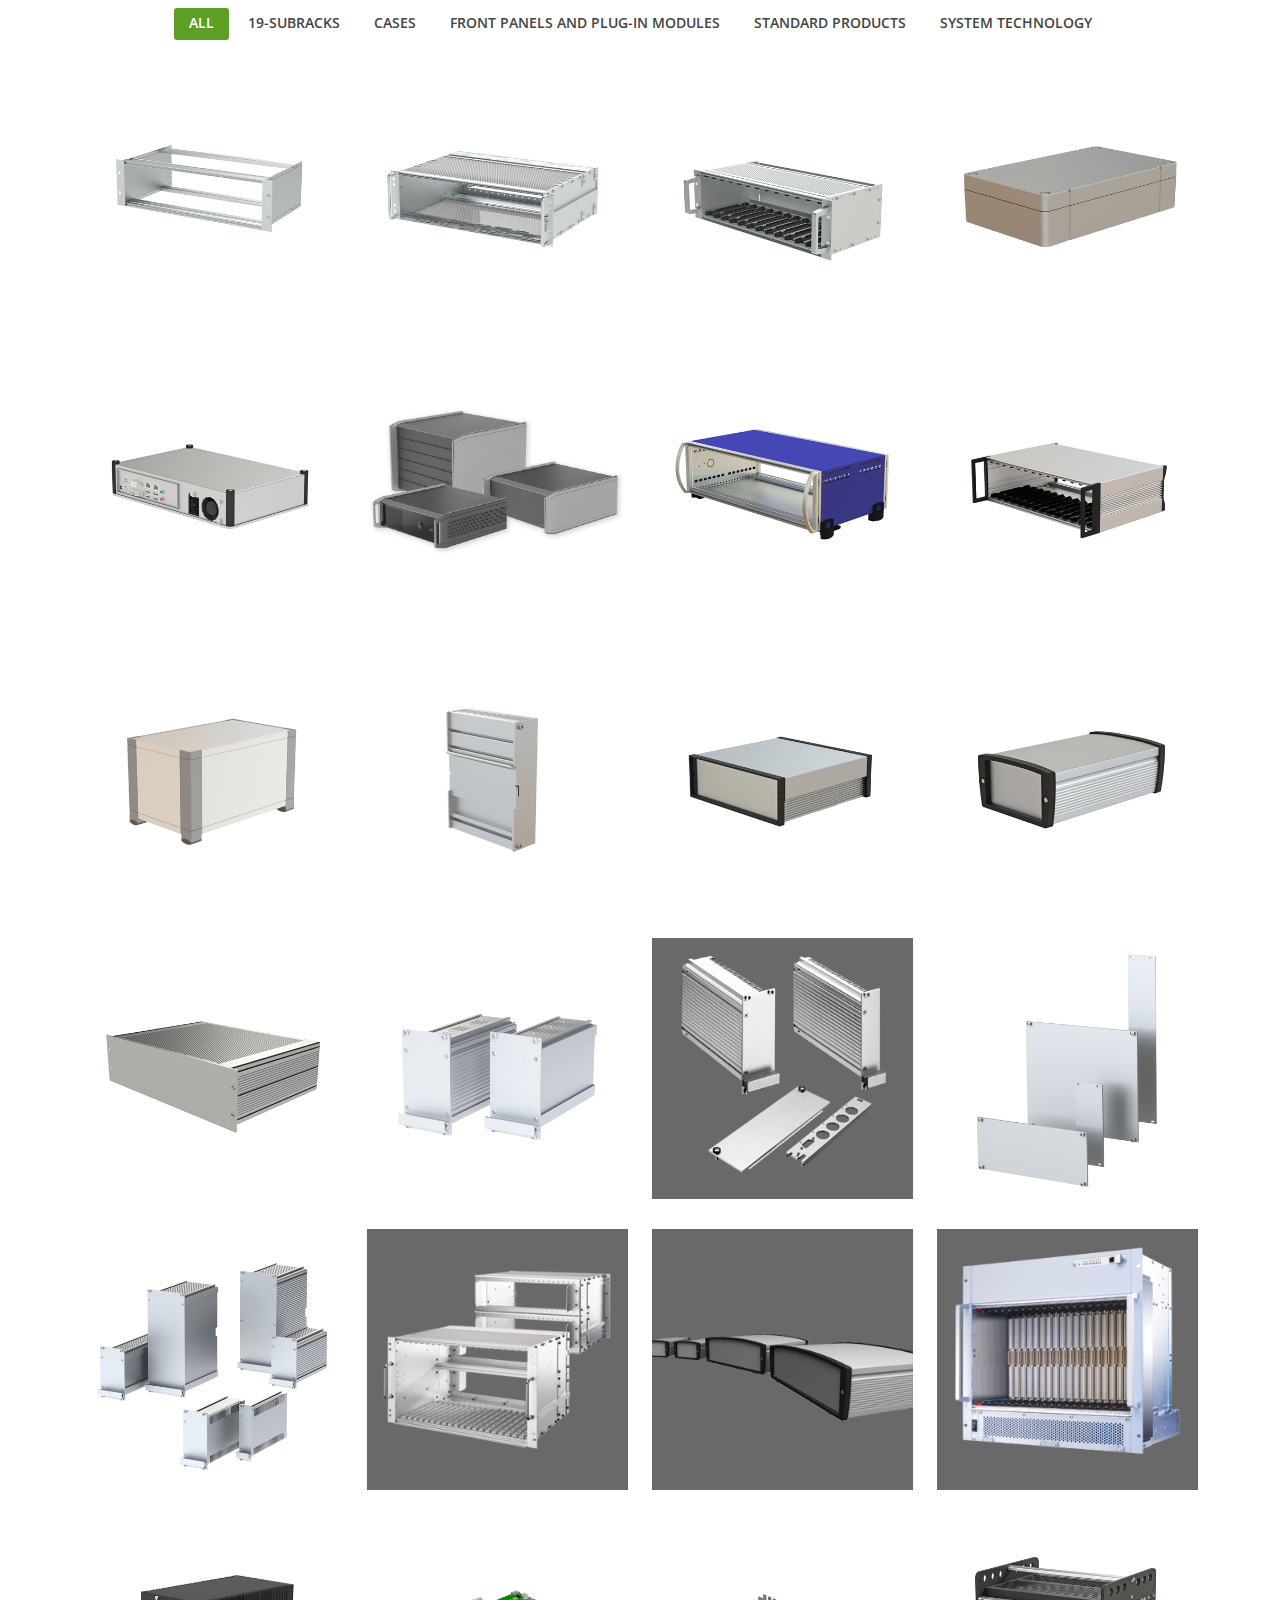
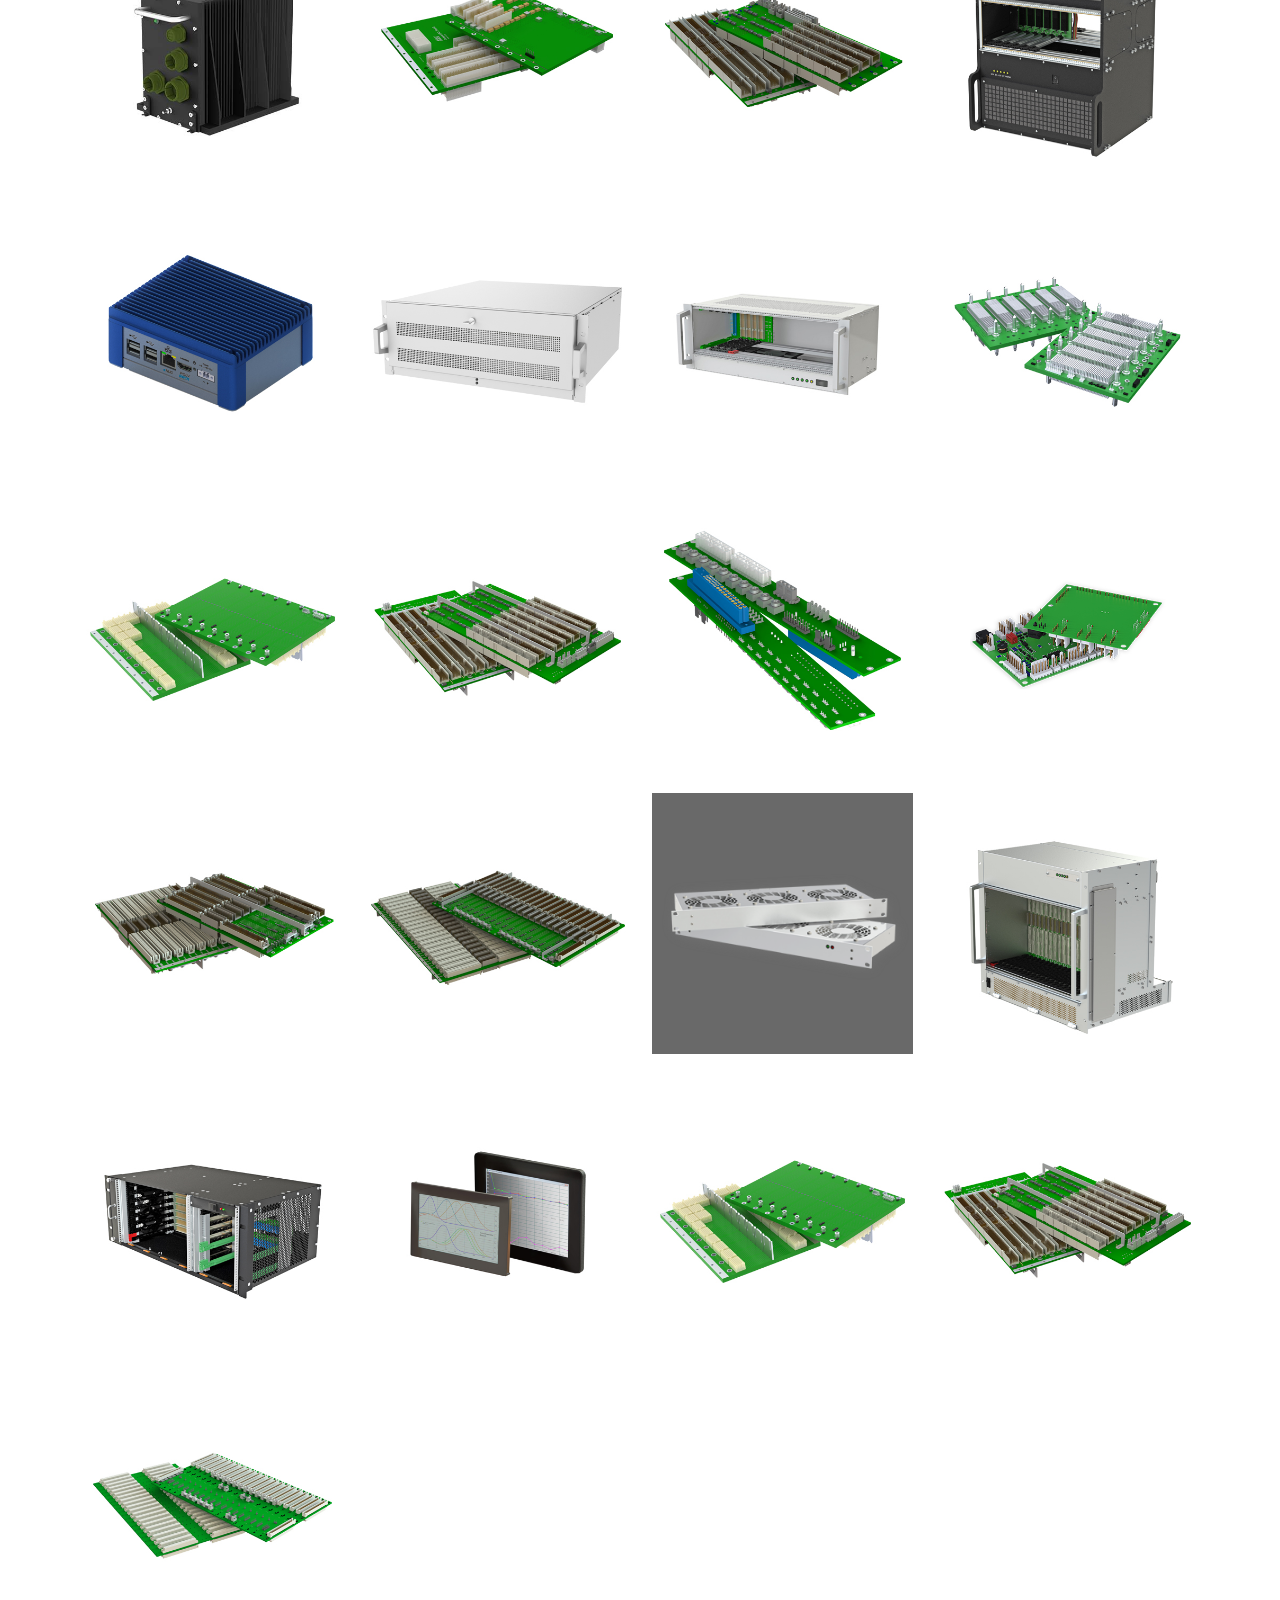
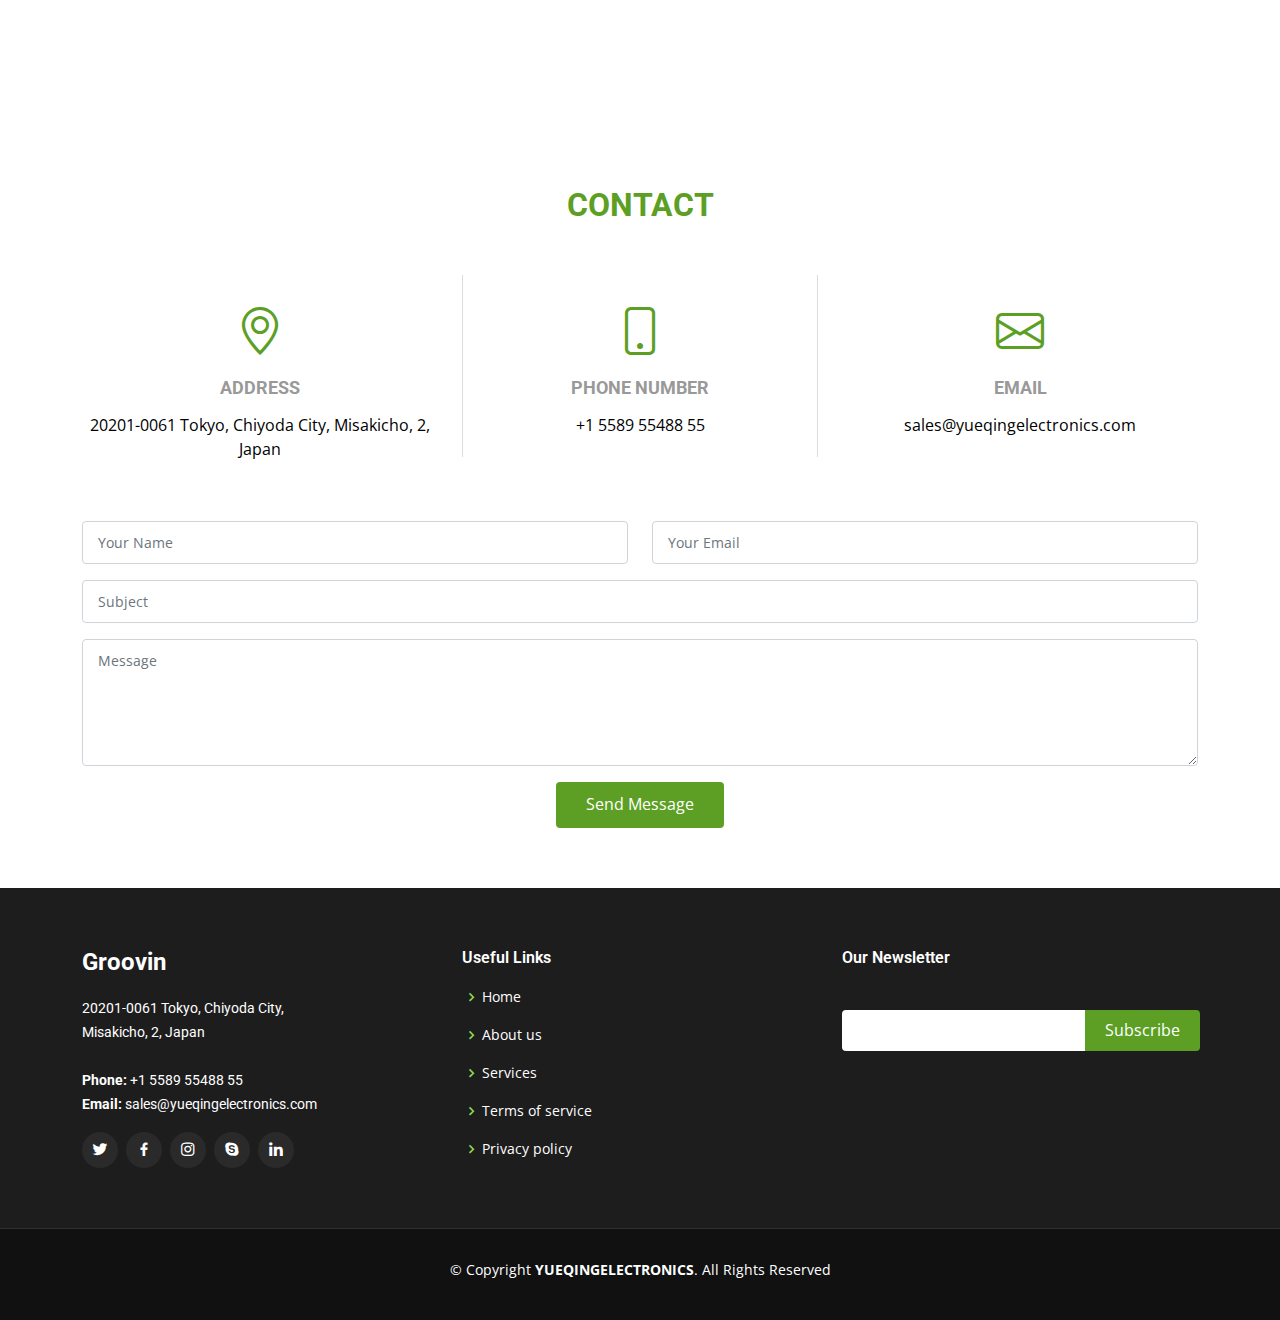
==== commit 4cd8f989: "updated footer" ====
--- a/index.html
+++ b/index.html
@@ -966,70 +966,6 @@
     </section>
     <!-- End Portfolio Section -->
 
-    
-    <!-- ======= Frequently Asked Questions Section ======= -->
-    <!-- <section id="faq" class="faq section-bg">
-      <div class="container">
-
-        <div class="section-title">
-          <h2>Frequently Asked Questions</h2>
-          <p>Magnam dolores commodi suscipit. Necessitatibus eius consequatur ex aliquid fuga eum quidem. Sit sint consectetur velit. Quisquam quos quisquam cupiditate. Et nemo qui impedit suscipit alias ea. Quia fugiat sit in iste officiis commodi quidem hic quas.</p>
-        </div>
-
-        <div class="faq-list">
-          <ul>
-            <li data-aos="fade-up">
-              <i class="bx bx-help-circle icon-help"></i> <a data-bs-toggle="collapse" class="collapse" data-bs-target="#faq-list-1">Non consectetur a erat nam at lectus urna duis? <i class="bx bx-chevron-down icon-show"></i><i class="bx bx-chevron-up icon-close"></i></a>
-              <div id="faq-list-1" class="collapse show" data-bs-parent=".faq-list">
-                <p>
-                  Feugiat pretium nibh ipsum consequat. Tempus iaculis urna id volutpat lacus laoreet non curabitur gravida. Venenatis lectus magna fringilla urna porttitor rhoncus dolor purus non.
-                </p>
-              </div>
-            </li>
-
-            <li data-aos="fade-up" data-aos-delay="100">
-              <i class="bx bx-help-circle icon-help"></i> <a data-bs-toggle="collapse" data-bs-target="#faq-list-2" class="collapsed">Feugiat scelerisque varius morbi enim nunc? <i class="bx bx-chevron-down icon-show"></i><i class="bx bx-chevron-up icon-close"></i></a>
-              <div id="faq-list-2" class="collapse" data-bs-parent=".faq-list">
-                <p>
-                  Dolor sit amet consectetur adipiscing elit pellentesque habitant morbi. Id interdum velit laoreet id donec ultrices. Fringilla phasellus faucibus scelerisque eleifend donec pretium. Est pellentesque elit ullamcorper dignissim. Mauris ultrices eros in cursus turpis massa tincidunt dui.
-                </p>
-              </div>
-            </li>
-
-            <li data-aos="fade-up" data-aos-delay="200">
-              <i class="bx bx-help-circle icon-help"></i> <a data-bs-toggle="collapse" data-bs-target="#faq-list-3" class="collapsed">Dolor sit amet consectetur adipiscing elit? <i class="bx bx-chevron-down icon-show"></i><i class="bx bx-chevron-up icon-close"></i></a>
-              <div id="faq-list-3" class="collapse" data-bs-parent=".faq-list">
-                <p>
-                  Eleifend mi in nulla posuere sollicitudin aliquam ultrices sagittis orci. Faucibus pulvinar elementum integer enim. Sem nulla pharetra diam sit amet nisl suscipit. Rutrum tellus pellentesque eu tincidunt. Lectus urna duis convallis convallis tellus. Urna molestie at elementum eu facilisis sed odio morbi quis
-                </p>
-              </div>
-            </li>
-
-            <li data-aos="fade-up" data-aos-delay="300">
-              <i class="bx bx-help-circle icon-help"></i> <a data-bs-toggle="collapse" data-bs-target="#faq-list-4" class="collapsed">Tempus quam pellentesque nec nam aliquam sem et tortor consequat? <i class="bx bx-chevron-down icon-show"></i><i class="bx bx-chevron-up icon-close"></i></a>
-              <div id="faq-list-4" class="collapse" data-bs-parent=".faq-list">
-                <p>
-                  Molestie a iaculis at erat pellentesque adipiscing commodo. Dignissim suspendisse in est ante in. Nunc vel risus commodo viverra maecenas accumsan. Sit amet nisl suscipit adipiscing bibendum est. Purus gravida quis blandit turpis cursus in.
-                </p>
-              </div>
-            </li>
-
-            <li data-aos="fade-up" data-aos-delay="400">
-              <i class="bx bx-help-circle icon-help"></i> <a data-bs-toggle="collapse" data-bs-target="#faq-list-5" class="collapsed">Tortor vitae purus faucibus ornare. Varius vel pharetra vel turpis nunc eget lorem dolor? <i class="bx bx-chevron-down icon-show"></i><i class="bx bx-chevron-up icon-close"></i></a>
-              <div id="faq-list-5" class="collapse" data-bs-parent=".faq-list">
-                <p>
-                  Laoreet sit amet cursus sit amet dictum sit amet justo. Mauris vitae ultricies leo integer malesuada nunc vel. Tincidunt eget nullam non nisi est sit amet. Turpis nunc eget lorem dolor sed. Ut venenatis tellus in metus vulputate eu scelerisque.
-                </p>
-              </div>
-            </li>
-
-          </ul>
-        </div>
-
-      </div>
-    </section> -->
-    <!-- End Frequently Asked Questions Section -->
-
     <!-- ======= Contact Section ======= -->
     <section id="contact" class="contact">
       <div class="container">
@@ -1103,14 +1039,14 @@
       <div class="container">
         <div class="row">
 
-          <div class="col-lg-3 col-md-6">
+          <div class="col-lg-4 col-md-6">
             <div class="footer-info">
               <h3>Groovin</h3>
               <p>
-                A108 Adam Street <br>
-                NY 535022, USA<br><br>
+                20201-0061 Tokyo, Chiyoda City,<br>
+                Misakicho, 2, Japan<br><br>
                 <strong>Phone:</strong> +1 5589 55488 55<br>
-                <strong>Email:</strong> info@example.com<br>
+                <strong>Email:</strong> sales@yueqingelectronics.com<br>
               </p>
               <div class="social-links mt-3">
                 <a href="#" class="twitter"><i class="bx bxl-twitter"></i></a>
@@ -1122,18 +1058,18 @@
             </div>
           </div>
 
-          <div class="col-lg-2 col-md-6 footer-links">
+          <div class="col-lg-4 col-md-6 footer-links">
             <h4>Useful Links</h4>
             <ul>
               <li><i class="bx bx-chevron-right"></i> <a href="#">Home</a></li>
-              <li><i class="bx bx-chevron-right"></i> <a href="#">About us</a></li>
-              <li><i class="bx bx-chevron-right"></i> <a href="#">Services</a></li>
+              <li><i class="bx bx-chevron-right"></i> <a href="#about">About us</a></li>
+              <li><i class="bx bx-chevron-right"></i> <a href="#service">Services</a></li>
               <li><i class="bx bx-chevron-right"></i> <a href="#">Terms of service</a></li>
               <li><i class="bx bx-chevron-right"></i> <a href="#">Privacy policy</a></li>
             </ul>
           </div>
 
-          <div class="col-lg-3 col-md-6 footer-links">
+          <!-- <div class="col-lg-3 col-md-6 footer-links">
             <h4>Our Services</h4>
             <ul>
               <li><i class="bx bx-chevron-right"></i> <a href="#">Web Design</a></li>
@@ -1142,11 +1078,11 @@
               <li><i class="bx bx-chevron-right"></i> <a href="#">Marketing</a></li>
               <li><i class="bx bx-chevron-right"></i> <a href="#">Graphic Design</a></li>
             </ul>
-          </div>
+          </div> -->
 
           <div class="col-lg-4 col-md-6 footer-newsletter">
             <h4>Our Newsletter</h4>
-            <p>Tamen quem nulla quae legam multos aute sint culpa legam noster magna</p>
+            <!-- <p>Tamen quem nulla quae legam multos aute sint culpa legam noster magna</p> -->
             <form action="" method="post">
               <input type="email" name="email"><input type="submit" value="Subscribe">
             </form>
@@ -1159,14 +1095,14 @@
 
     <div class="container">
       <div class="copyright">
-        &copy; Copyright <strong><span>Groovin</span></strong>. All Rights Reserved
+        &copy; Copyright <strong><span>YUEQINGELECTRONICS</span></strong>. All Rights Reserved
       </div>
       <div class="credits">
         <!-- All the links in the footer should remain intact. -->
         <!-- You can delete the links only if you purchased the pro version. -->
         <!-- Licensing information: https://bootstrapmade.com/license/ -->
         <!-- Purchase the pro version with working PHP/AJAX contact form: https://bootstrapmade.com/groovin-free-bootstrap-theme/ -->
-        Designed by <a href="https://bootstrapmade.com/">BootstrapMade</a>
+        <!-- Designed by <a href="https://bootstrapmade.com/">BootstrapMade</a> -->
       </div>
     </div>
   </footer><!-- End Footer -->
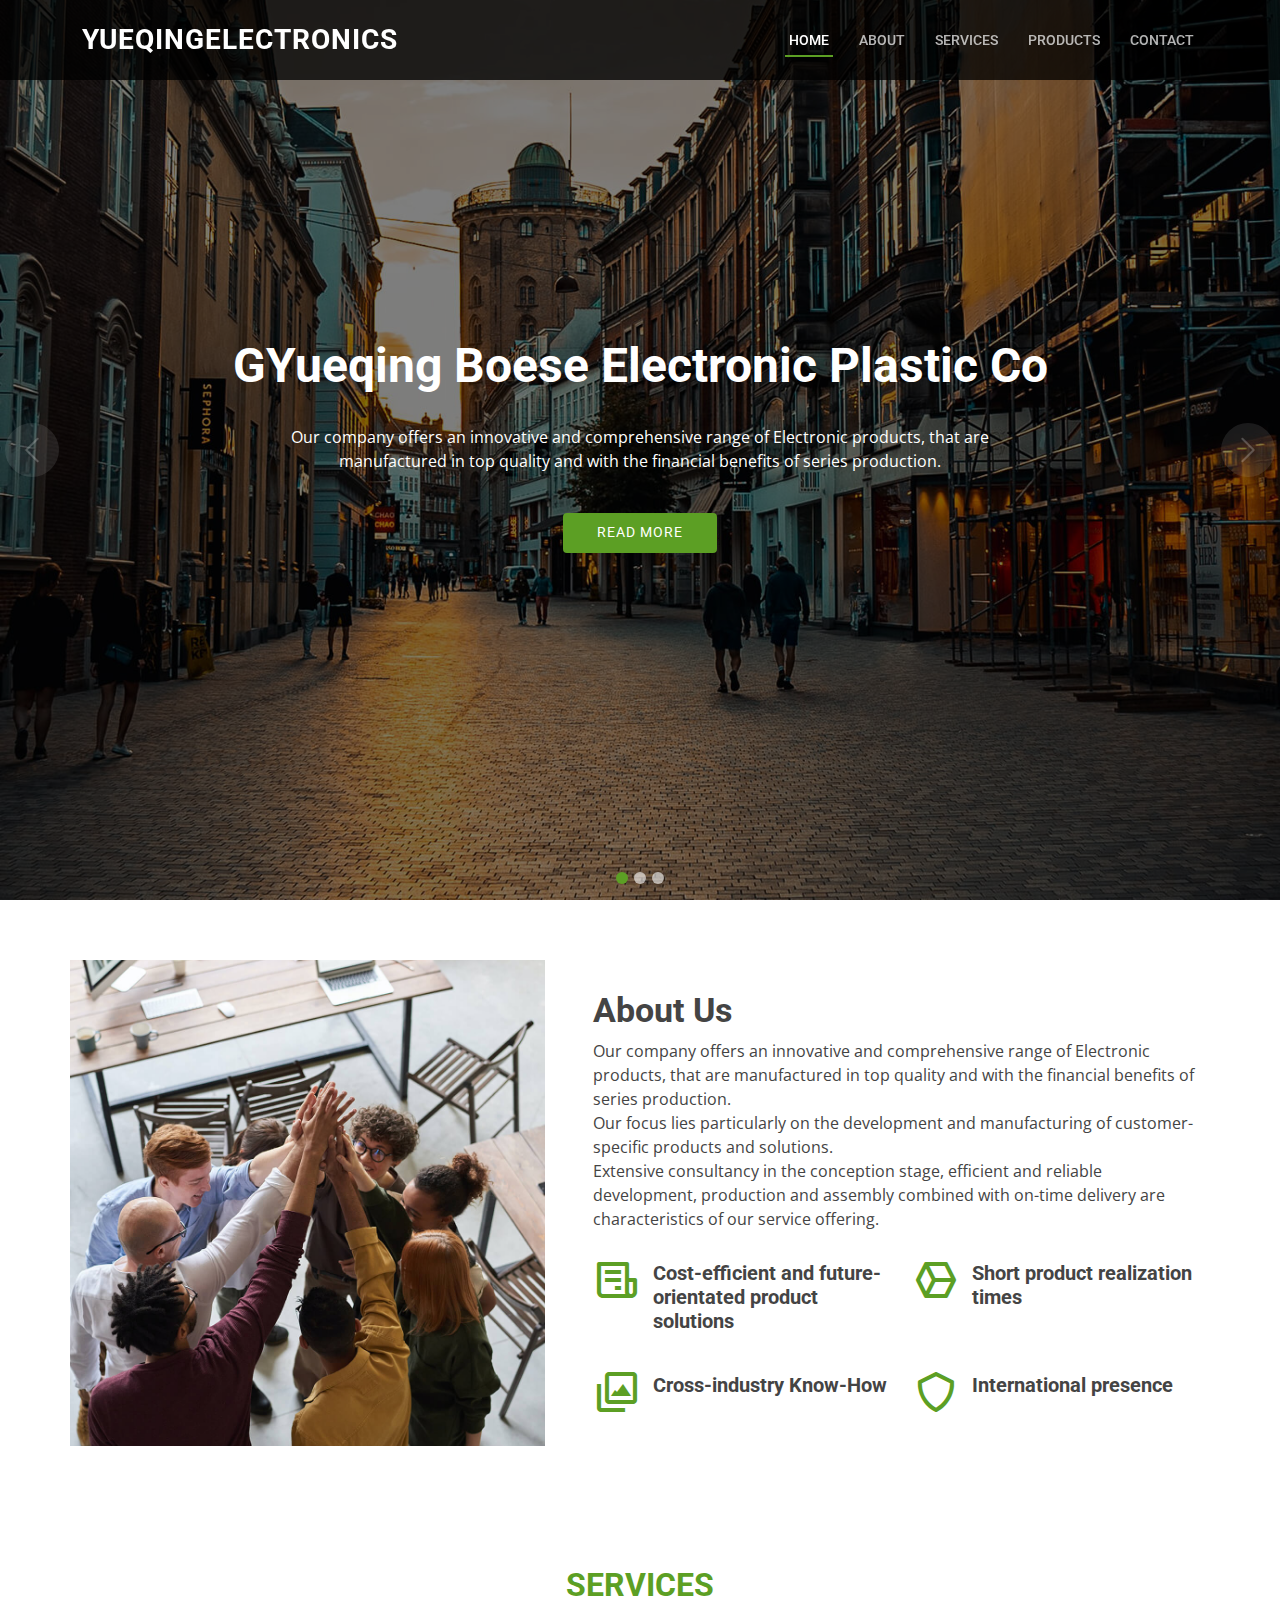
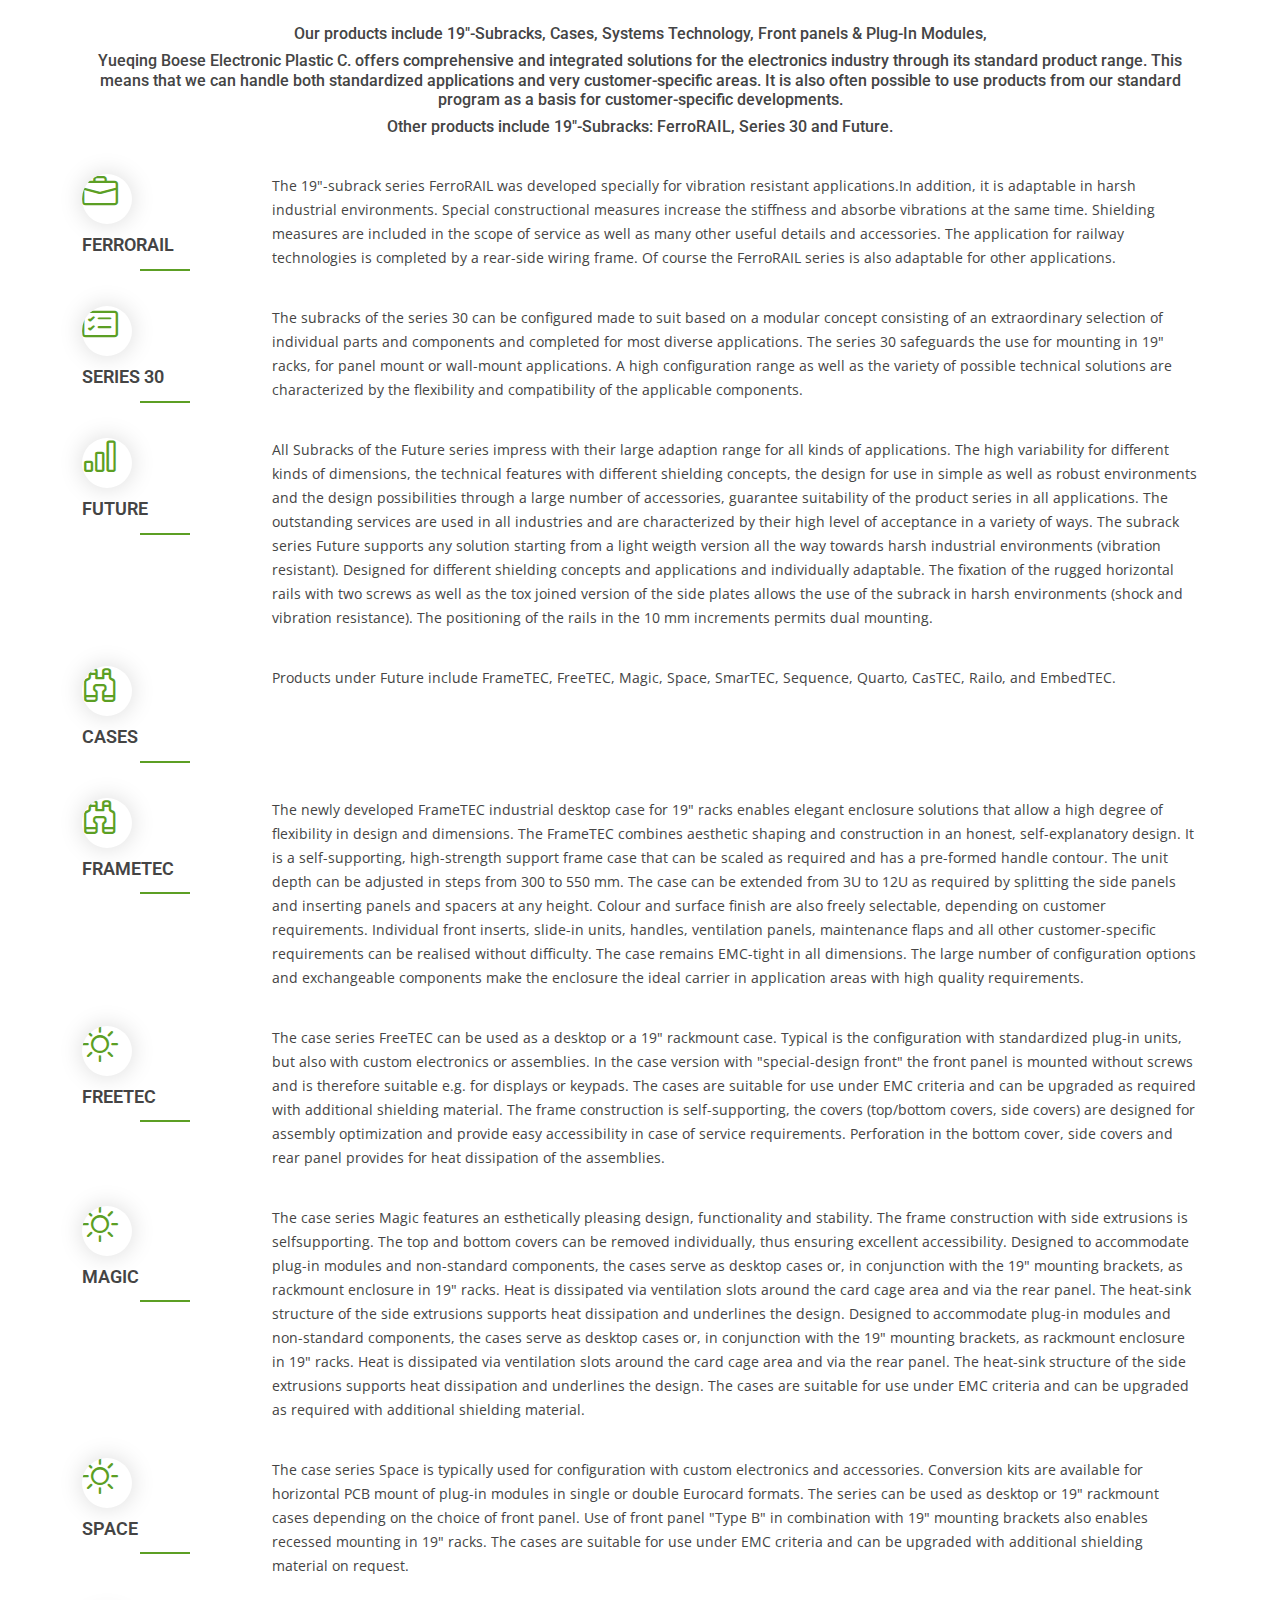
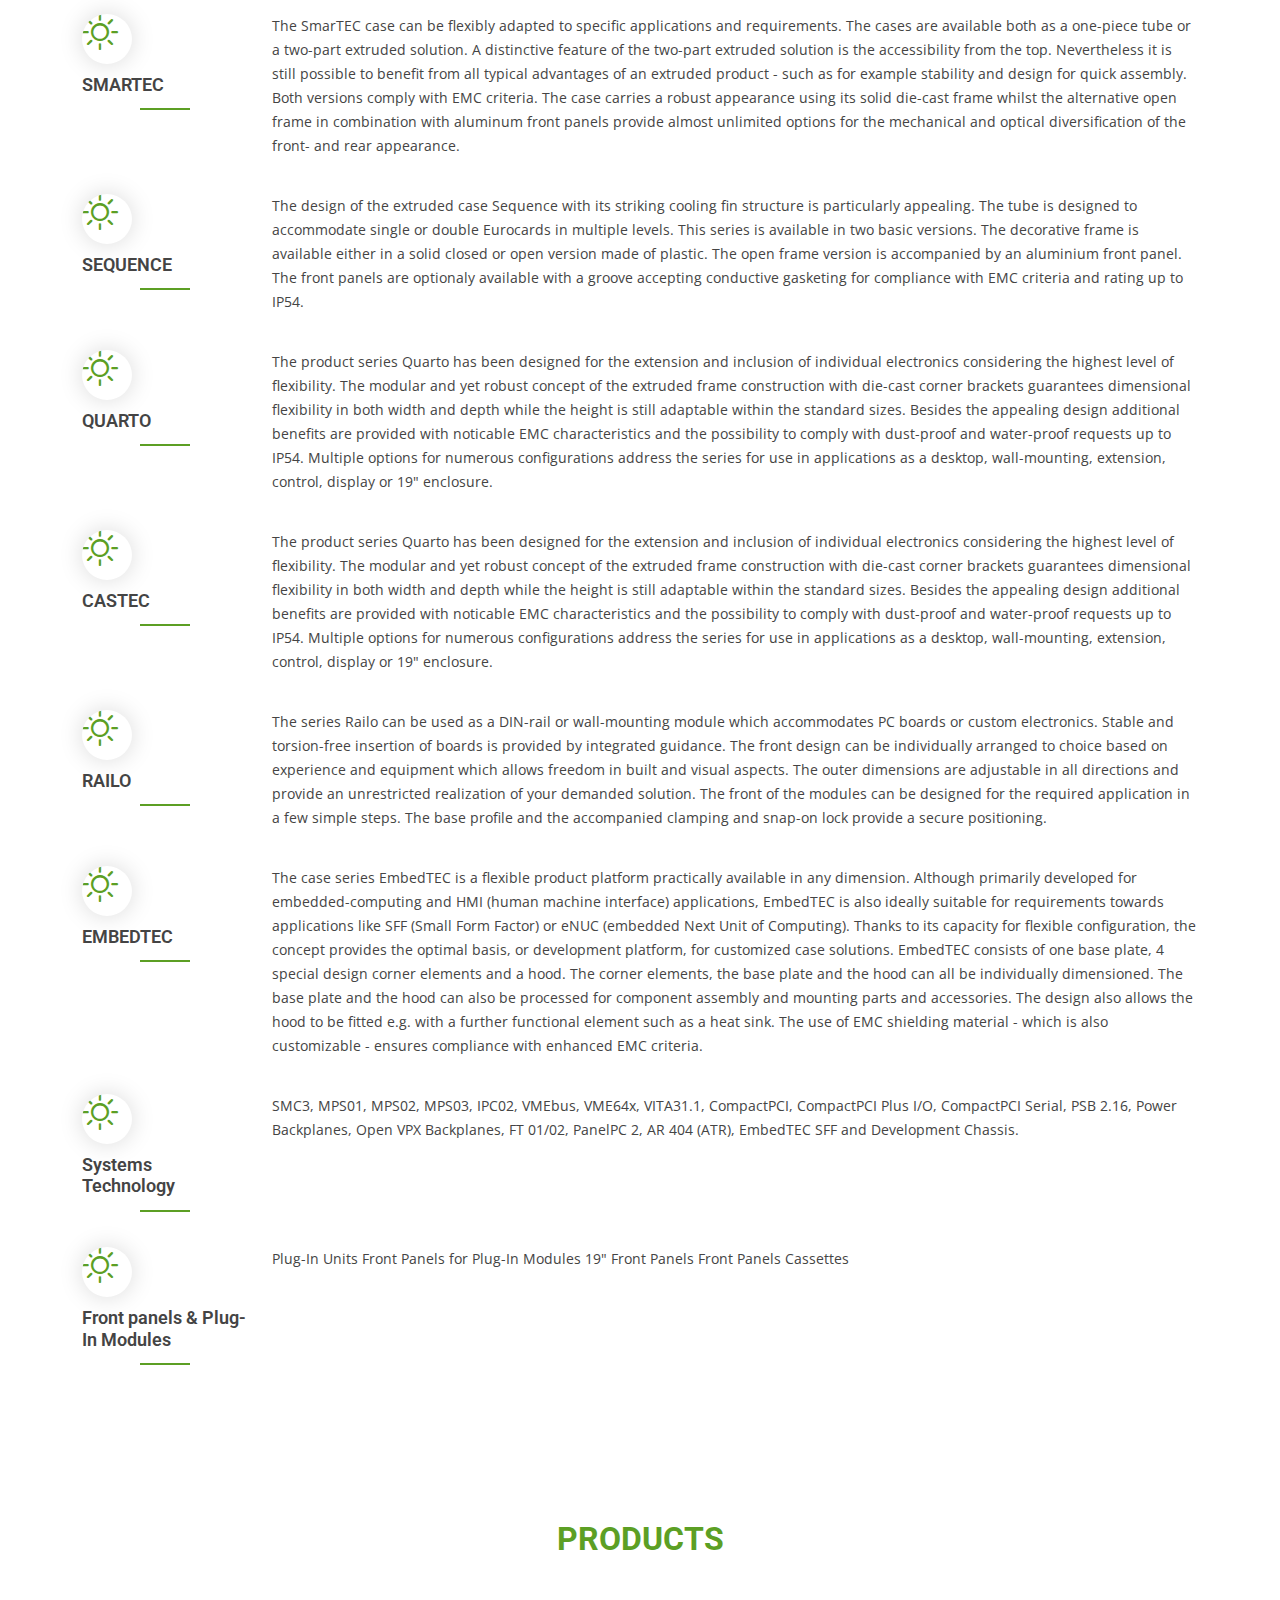
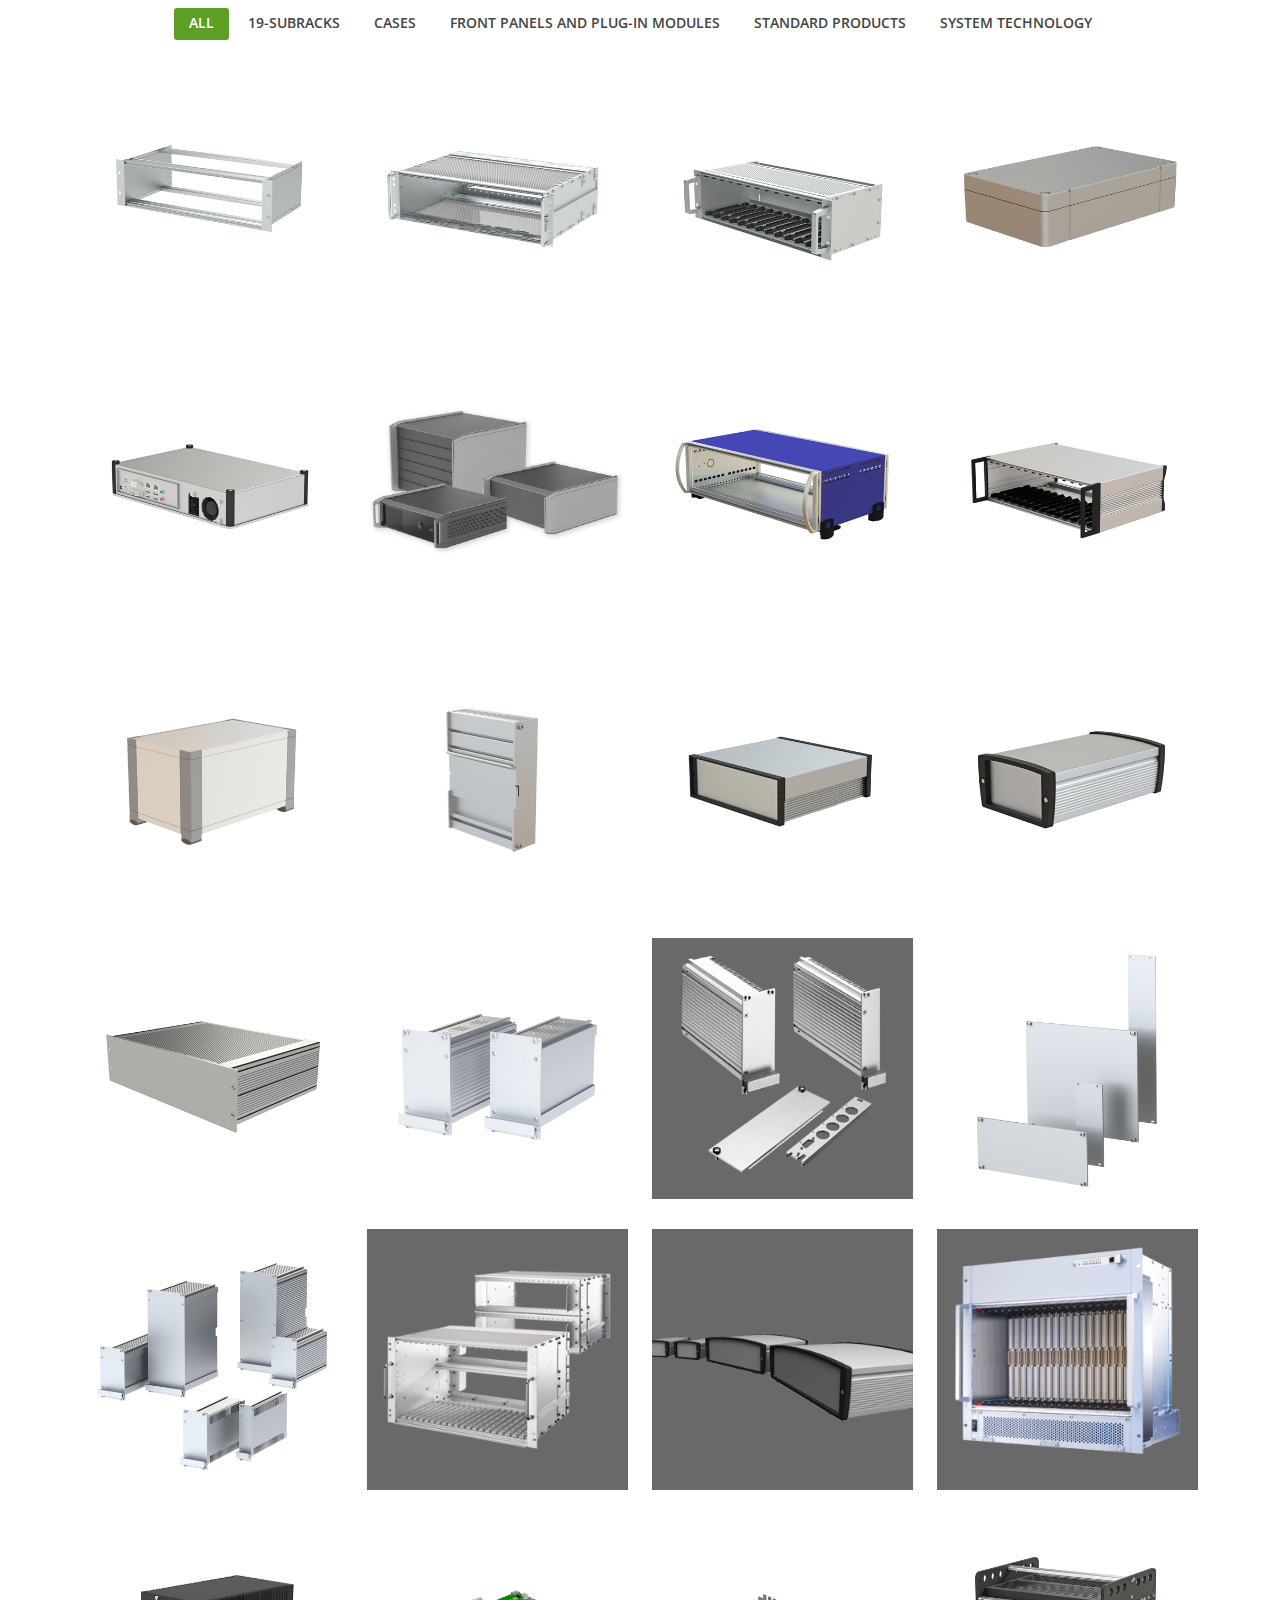
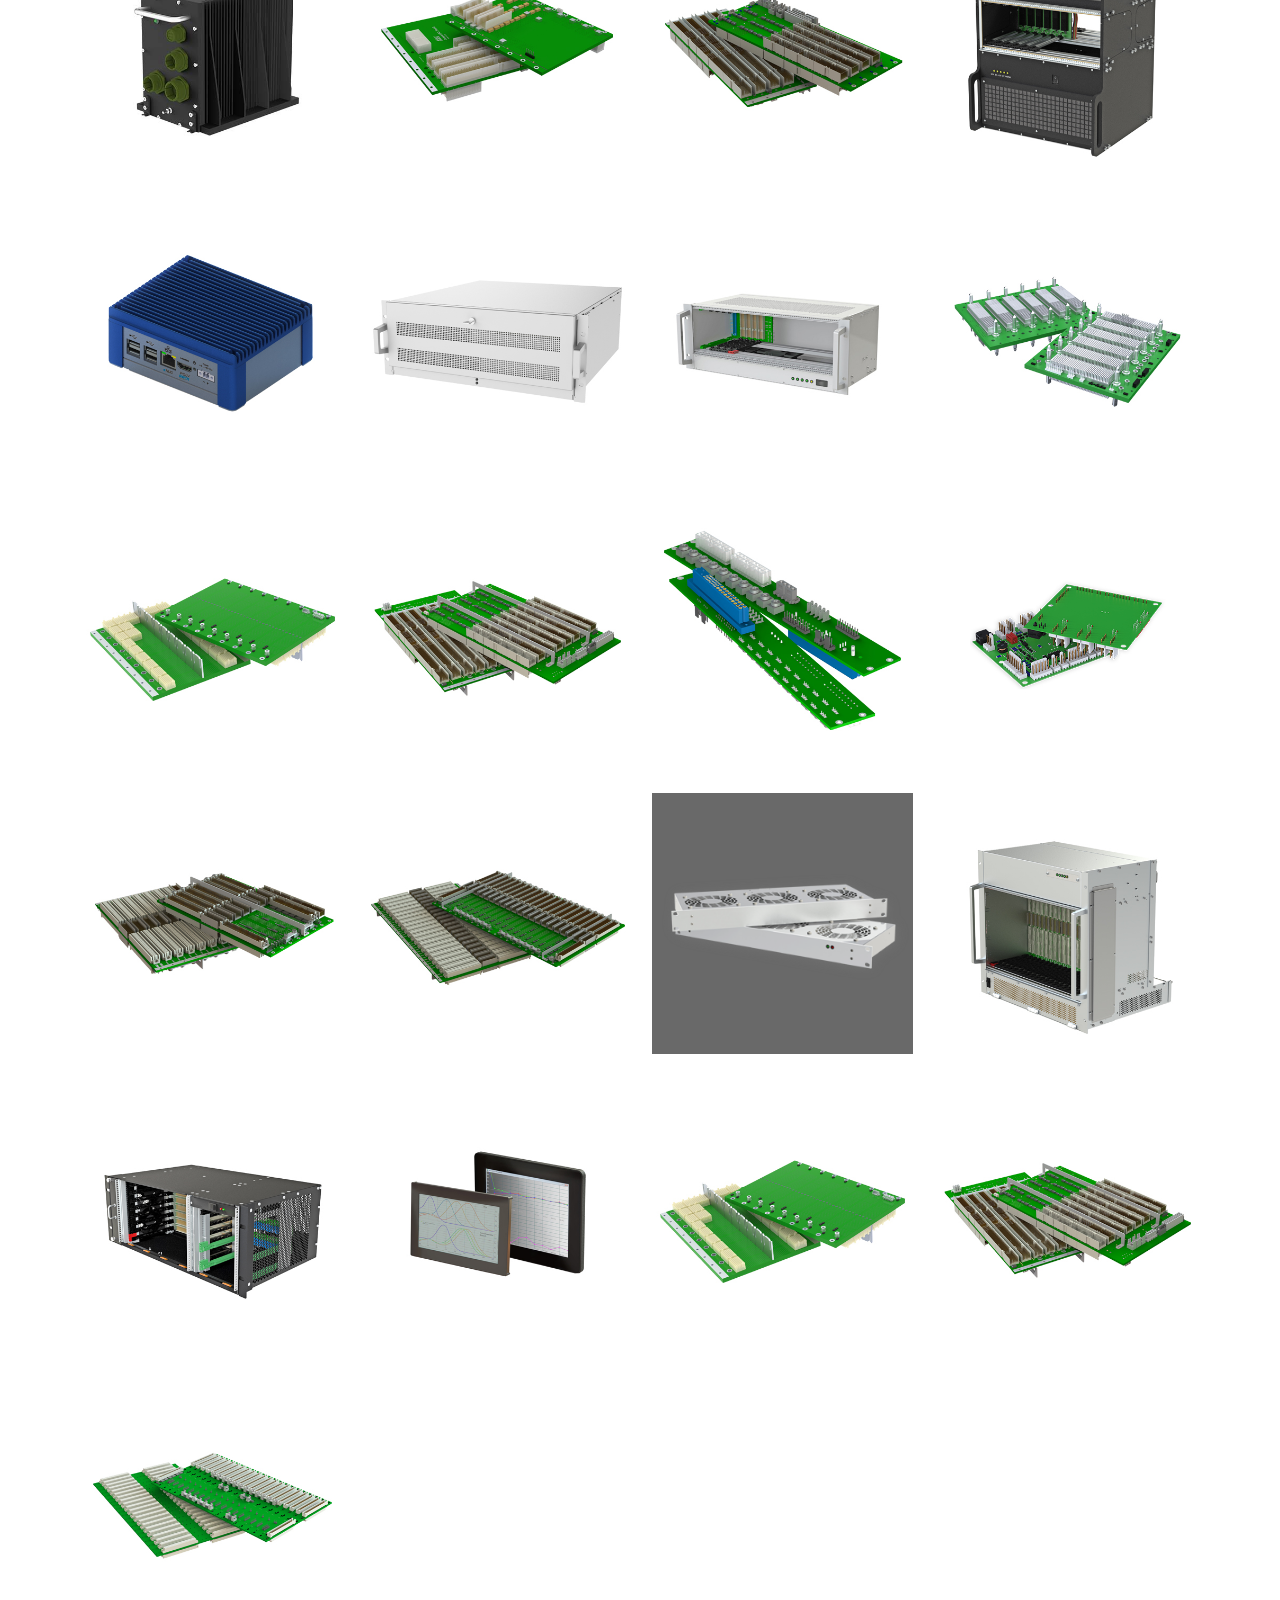
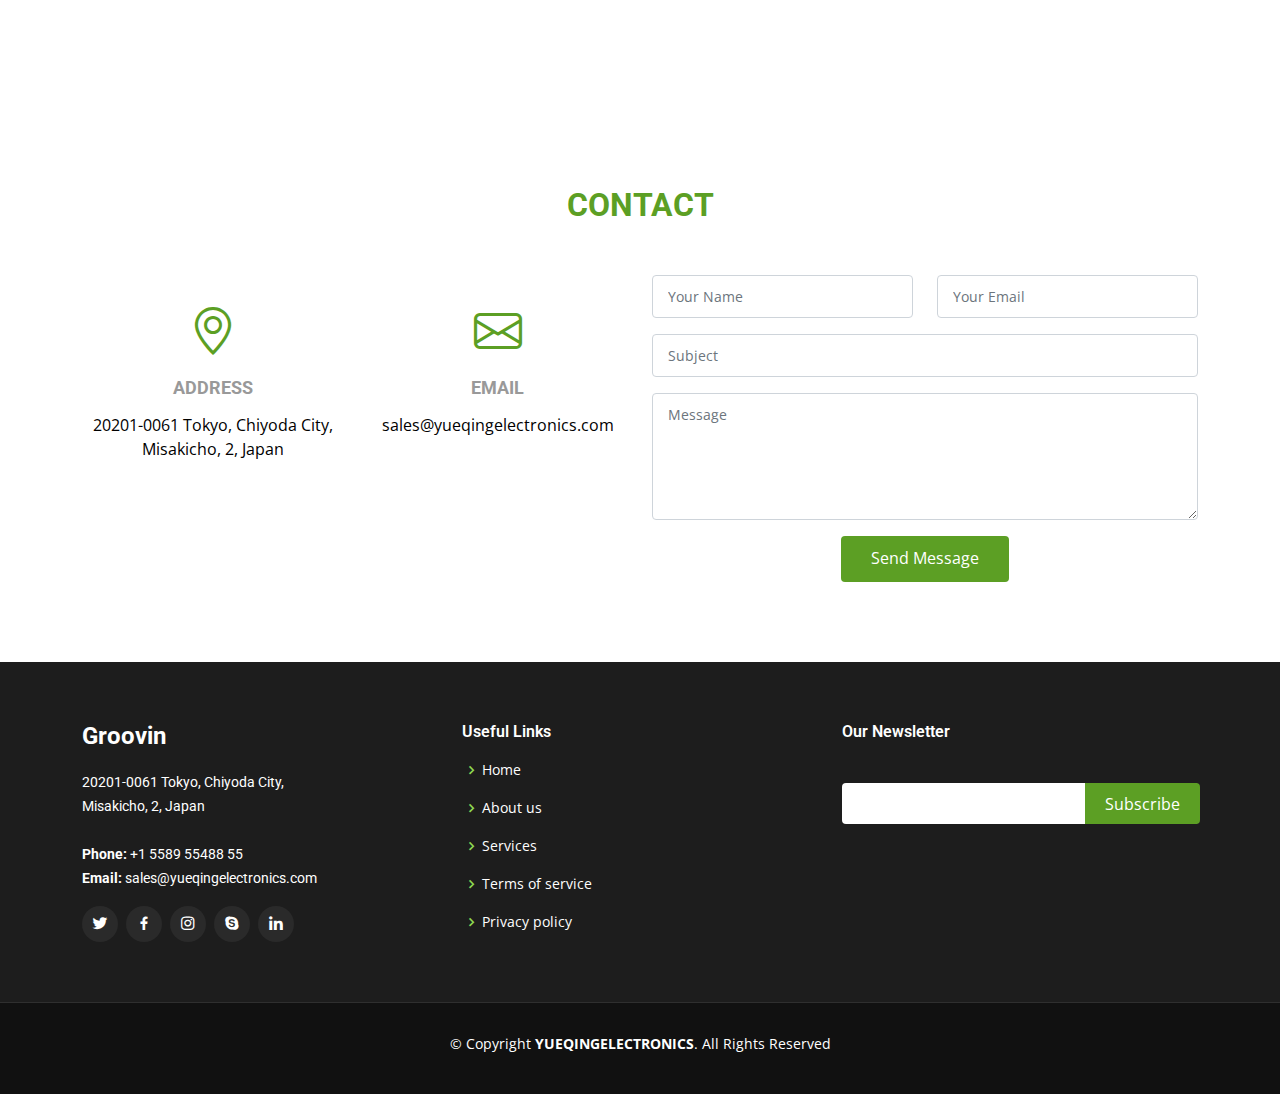
==== commit 30470203: "updated contact session" ====
--- a/index.html
+++ b/index.html
@@ -667,8 +667,8 @@
             <div class="portfolio-wrap">
               <img src="assets/img/products/Cases/QUARTO.jpg" class="img-fluid" alt="">
               <div class="portfolio-info">
-                <h4>QUARTO </h4>
-                <p>Cases</p>
+                <h4> QUARTO </h4>
+                <p> Cases</p>
               </div>
             </div>
           </div>
@@ -676,8 +676,8 @@
             <div class="portfolio-wrap">
               <img src="assets/img/products/Cases/RAILO.jpg" class="img-fluid" alt="">
               <div class="portfolio-info">
-                <h4>RAILO</h4>
-                <p>Cases</p>
+                <h4> RAILO </h4>
+                <p> Cases </p>
               </div>
             </div>
           </div>
@@ -977,57 +977,49 @@
 
         <div class="row contact-info">
 
-          <div class="col-md-4">
+          <div class="col-md-3">
             <div class="contact-address">
               <i class="bi bi-geo-alt"></i>
               <h3>Address</h3>
               <address>20201-0061 Tokyo, Chiyoda City, Misakicho, 2, Japan</address>
             </div>
           </div>
-
-          <div class="col-md-4">
-            <div class="contact-phone">
-              <i class="bi bi-phone"></i>
-              <h3>Phone Number</h3>
-              <p><a href="tel:+155895548855">+1 5589 55488 55</a></p>
-            </div>
-          </div>
-
-          <div class="col-md-4">
+          <div class="col-md-3">
             <div class="contact-email">
               <i class="bi bi-envelope"></i>
               <h3>Email</h3>
               <p><a href="mailto:info@example.com">sales@yueqingelectronics.com</a></p>
             </div>
           </div>
-
+          <div class="col-md-6">
+            <div class="form">
+              <form action="forms/contact.php" method="post" role="form" class="php-email-form">
+                <div class="row">
+                  <div class="col-md-6 form-group">
+                    <input type="text" name="name" class="form-control" id="name" placeholder="Your Name" data-rule="minlen:4"
+                      data-msg="Please enter at least 4 chars">
+                  </div>
+                  <div class="col-md-6 form-group mt-3 mt-md-0">
+                    <input type="email" class="form-control" name="email" id="email" placeholder="Your Email" data-rule="email"
+                      data-msg="Please enter a valid email">
+                  </div>
+                </div>
+                <div class="form-group mt-3">
+                  <input type="text" class="form-control" name="subject" id="subject" placeholder="Subject" required>
+                </div>
+                <div class="form-group mt-3">
+                  <textarea class="form-control" name="message" rows="5" placeholder="Message" required></textarea>
+                </div>
+                <div class="my-3">
+                  <div class="loading">Loading</div>
+                  <div class="error-message"></div>
+                  <div class="sent-message">Your message has been sent. Thank you!</div>
+                </div>
+                <div class="text-center"><button type="submit">Send Message</button></div>
+              </form>
+            </div>
+          </div>
         </div>
-
-        <div class="form">
-          <form action="forms/contact.php" method="post" role="form" class="php-email-form">
-            <div class="row">
-              <div class="col-md-6 form-group">
-                <input type="text" name="name" class="form-control" id="name" placeholder="Your Name" data-rule="minlen:4" data-msg="Please enter at least 4 chars">
-              </div>
-              <div class="col-md-6 form-group mt-3 mt-md-0">
-                <input type="email" class="form-control" name="email" id="email" placeholder="Your Email" data-rule="email" data-msg="Please enter a valid email">
-              </div>
-            </div>
-            <div class="form-group mt-3">
-              <input type="text" class="form-control" name="subject" id="subject" placeholder="Subject" required>
-            </div>
-            <div class="form-group mt-3">
-              <textarea class="form-control" name="message" rows="5" placeholder="Message" required></textarea>
-            </div>
-            <div class="my-3">
-              <div class="loading">Loading</div>
-              <div class="error-message"></div>
-              <div class="sent-message">Your message has been sent. Thank you!</div>
-            </div>
-            <div class="text-center"><button type="submit">Send Message</button></div>
-          </form>
-        </div>
-
       </div>
     </section><!-- End Contact Section -->
 
@@ -1069,17 +1061,6 @@
             </ul>
           </div>
 
-          <!-- <div class="col-lg-3 col-md-6 footer-links">
-            <h4>Our Services</h4>
-            <ul>
-              <li><i class="bx bx-chevron-right"></i> <a href="#">Web Design</a></li>
-              <li><i class="bx bx-chevron-right"></i> <a href="#">Web Development</a></li>
-              <li><i class="bx bx-chevron-right"></i> <a href="#">Product Management</a></li>
-              <li><i class="bx bx-chevron-right"></i> <a href="#">Marketing</a></li>
-              <li><i class="bx bx-chevron-right"></i> <a href="#">Graphic Design</a></li>
-            </ul>
-          </div> -->
-
           <div class="col-lg-4 col-md-6 footer-newsletter">
             <h4>Our Newsletter</h4>
             <!-- <p>Tamen quem nulla quae legam multos aute sint culpa legam noster magna</p> -->
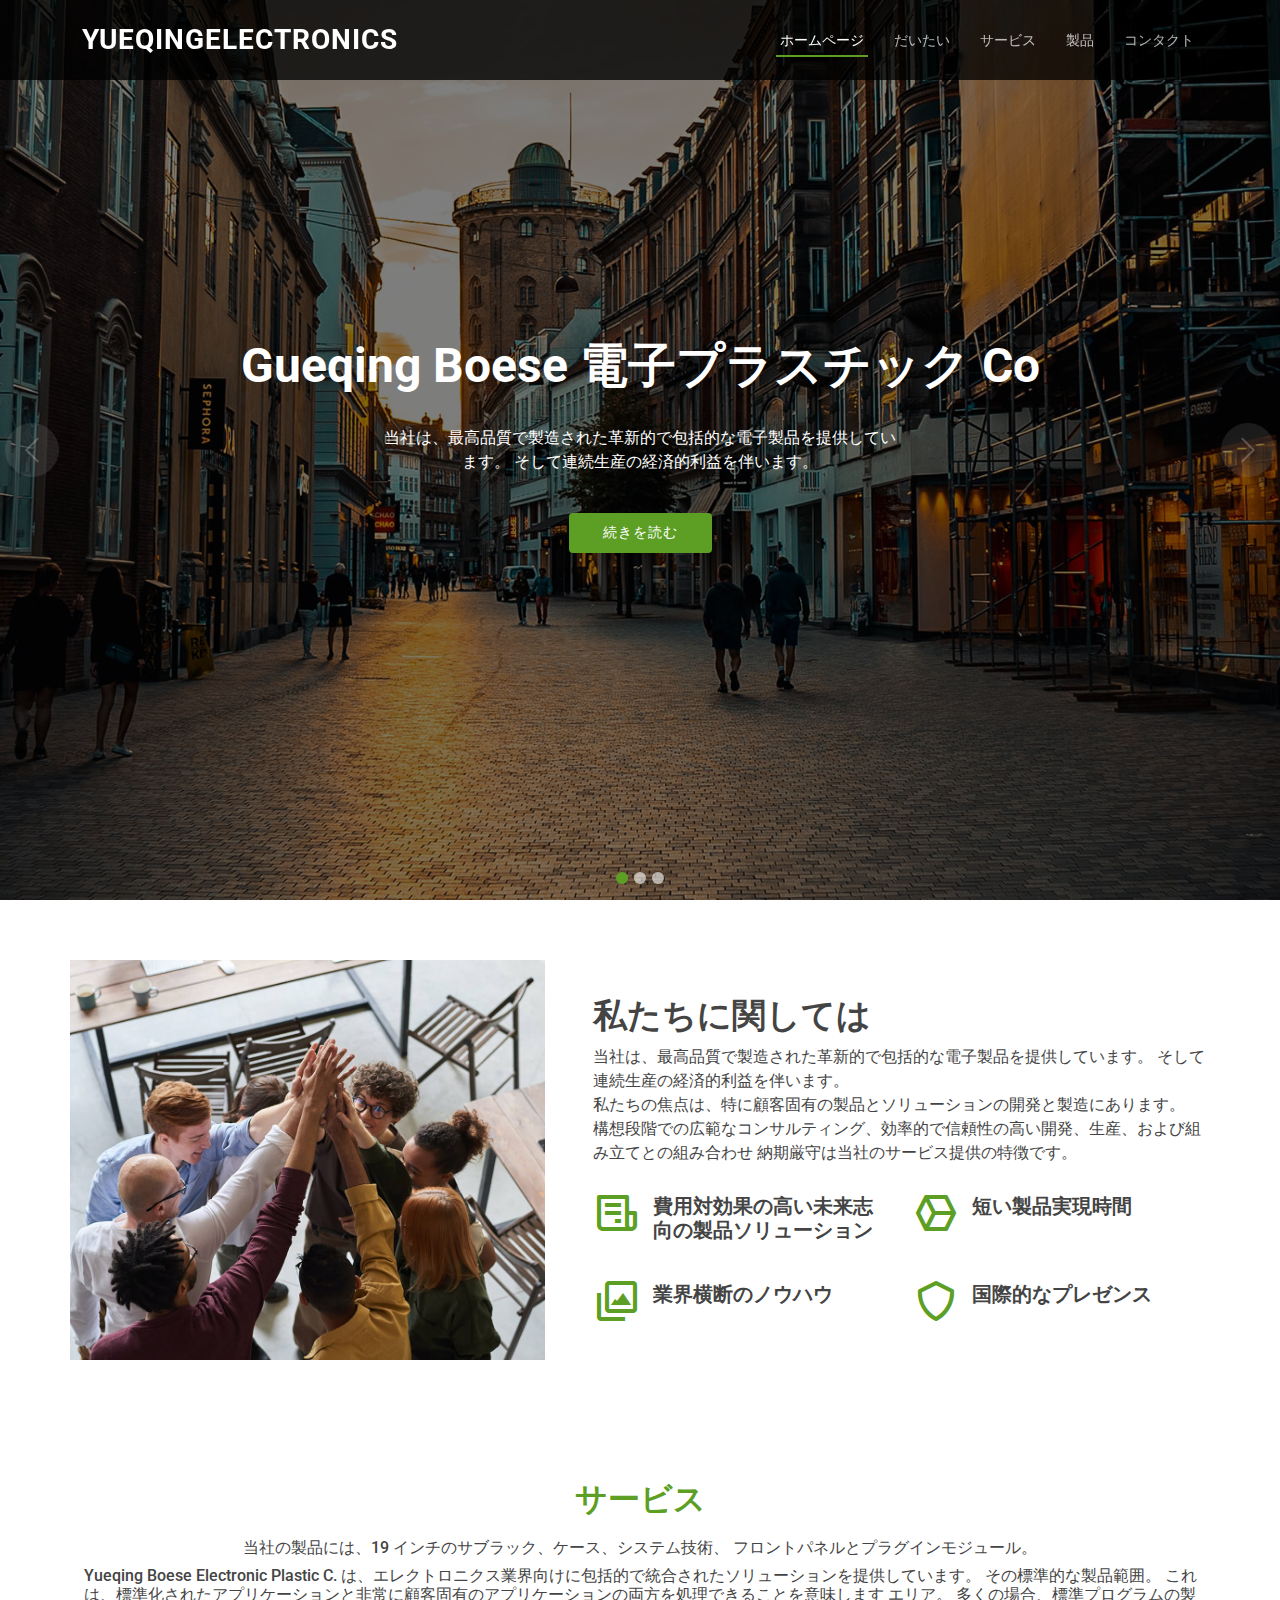
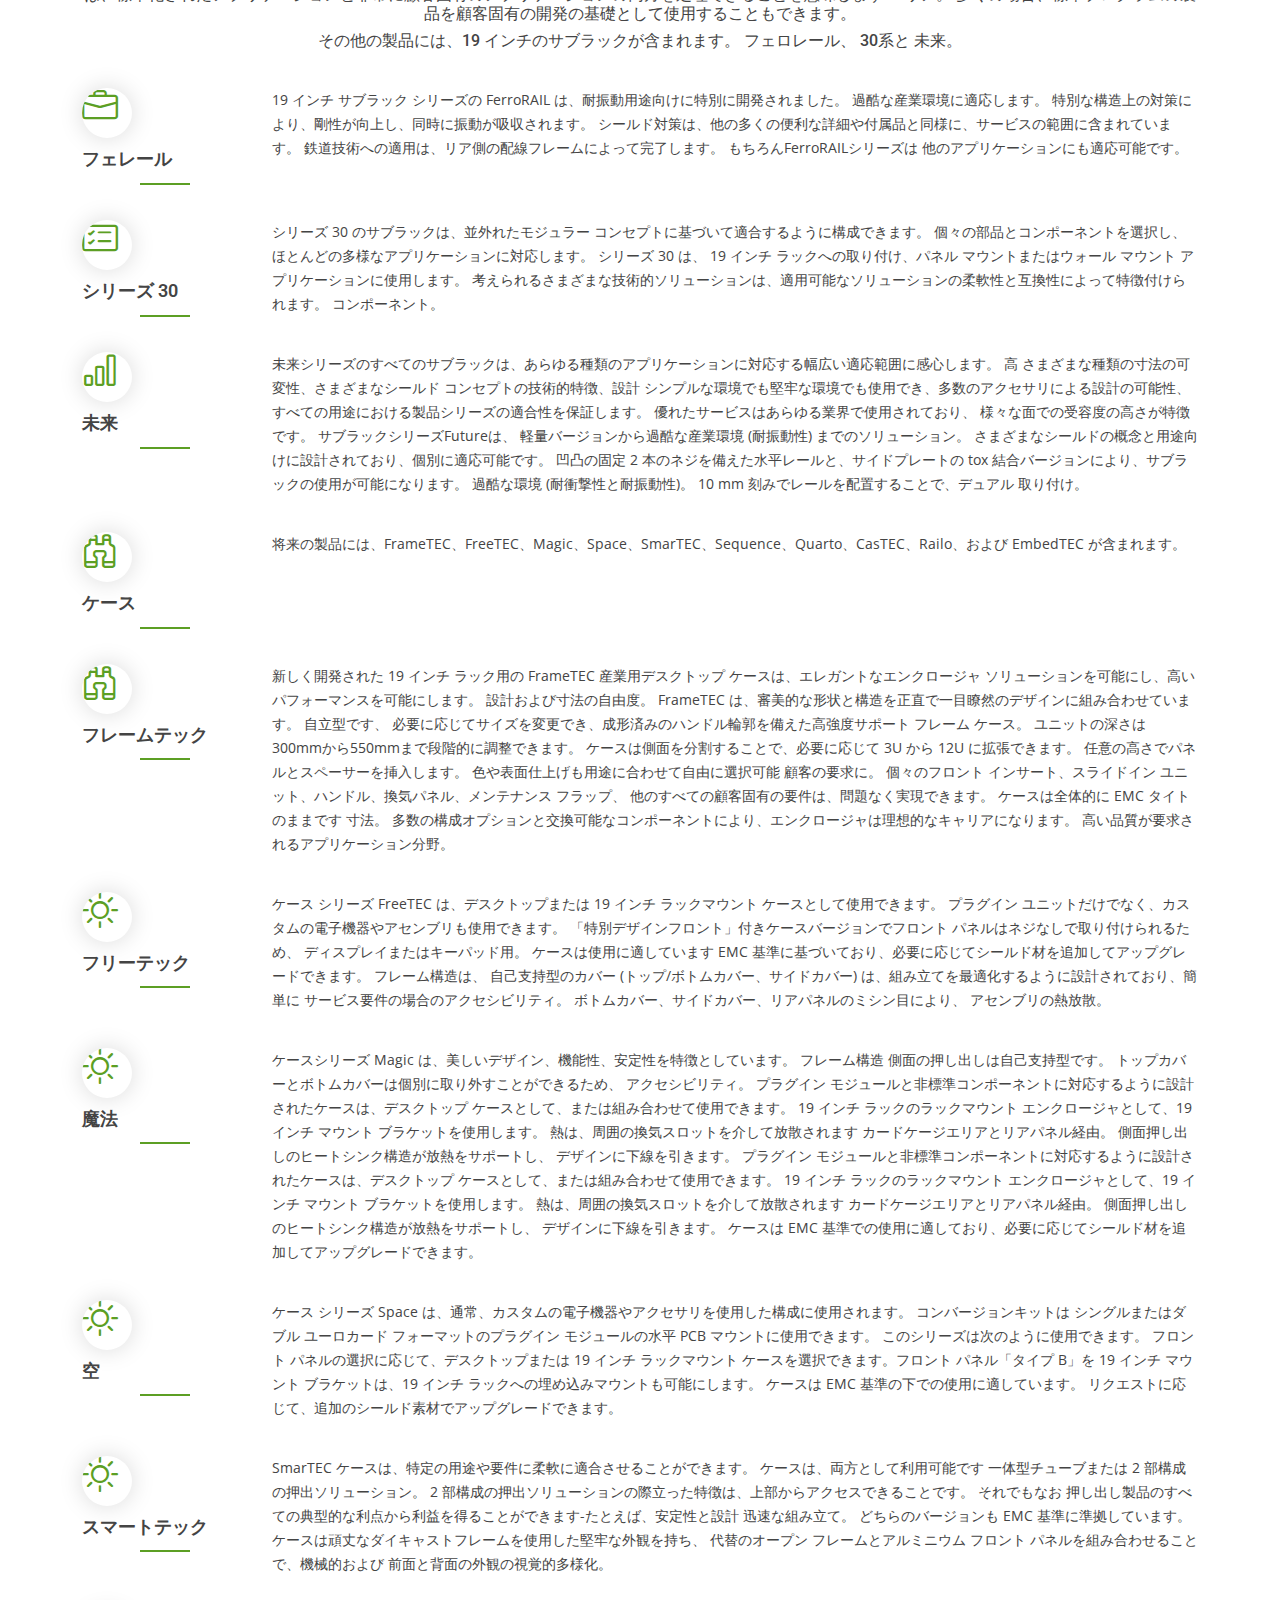
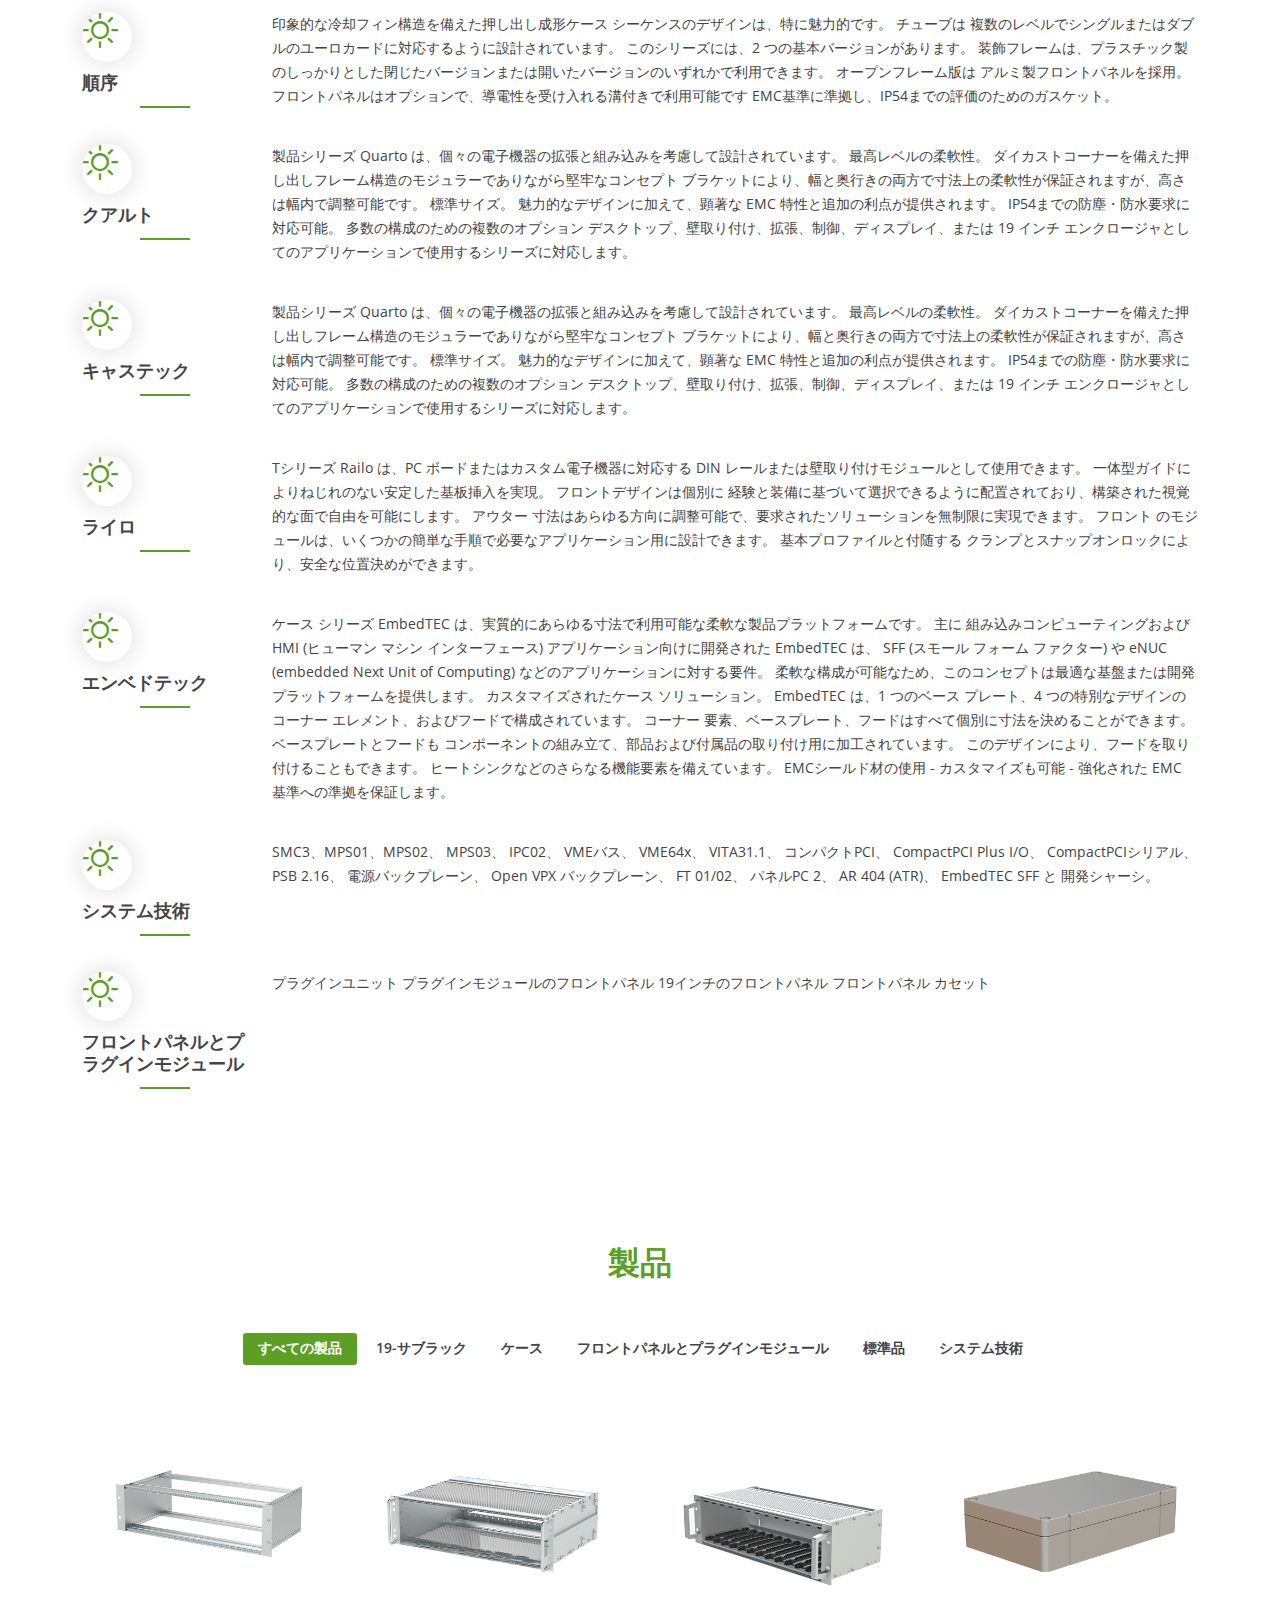
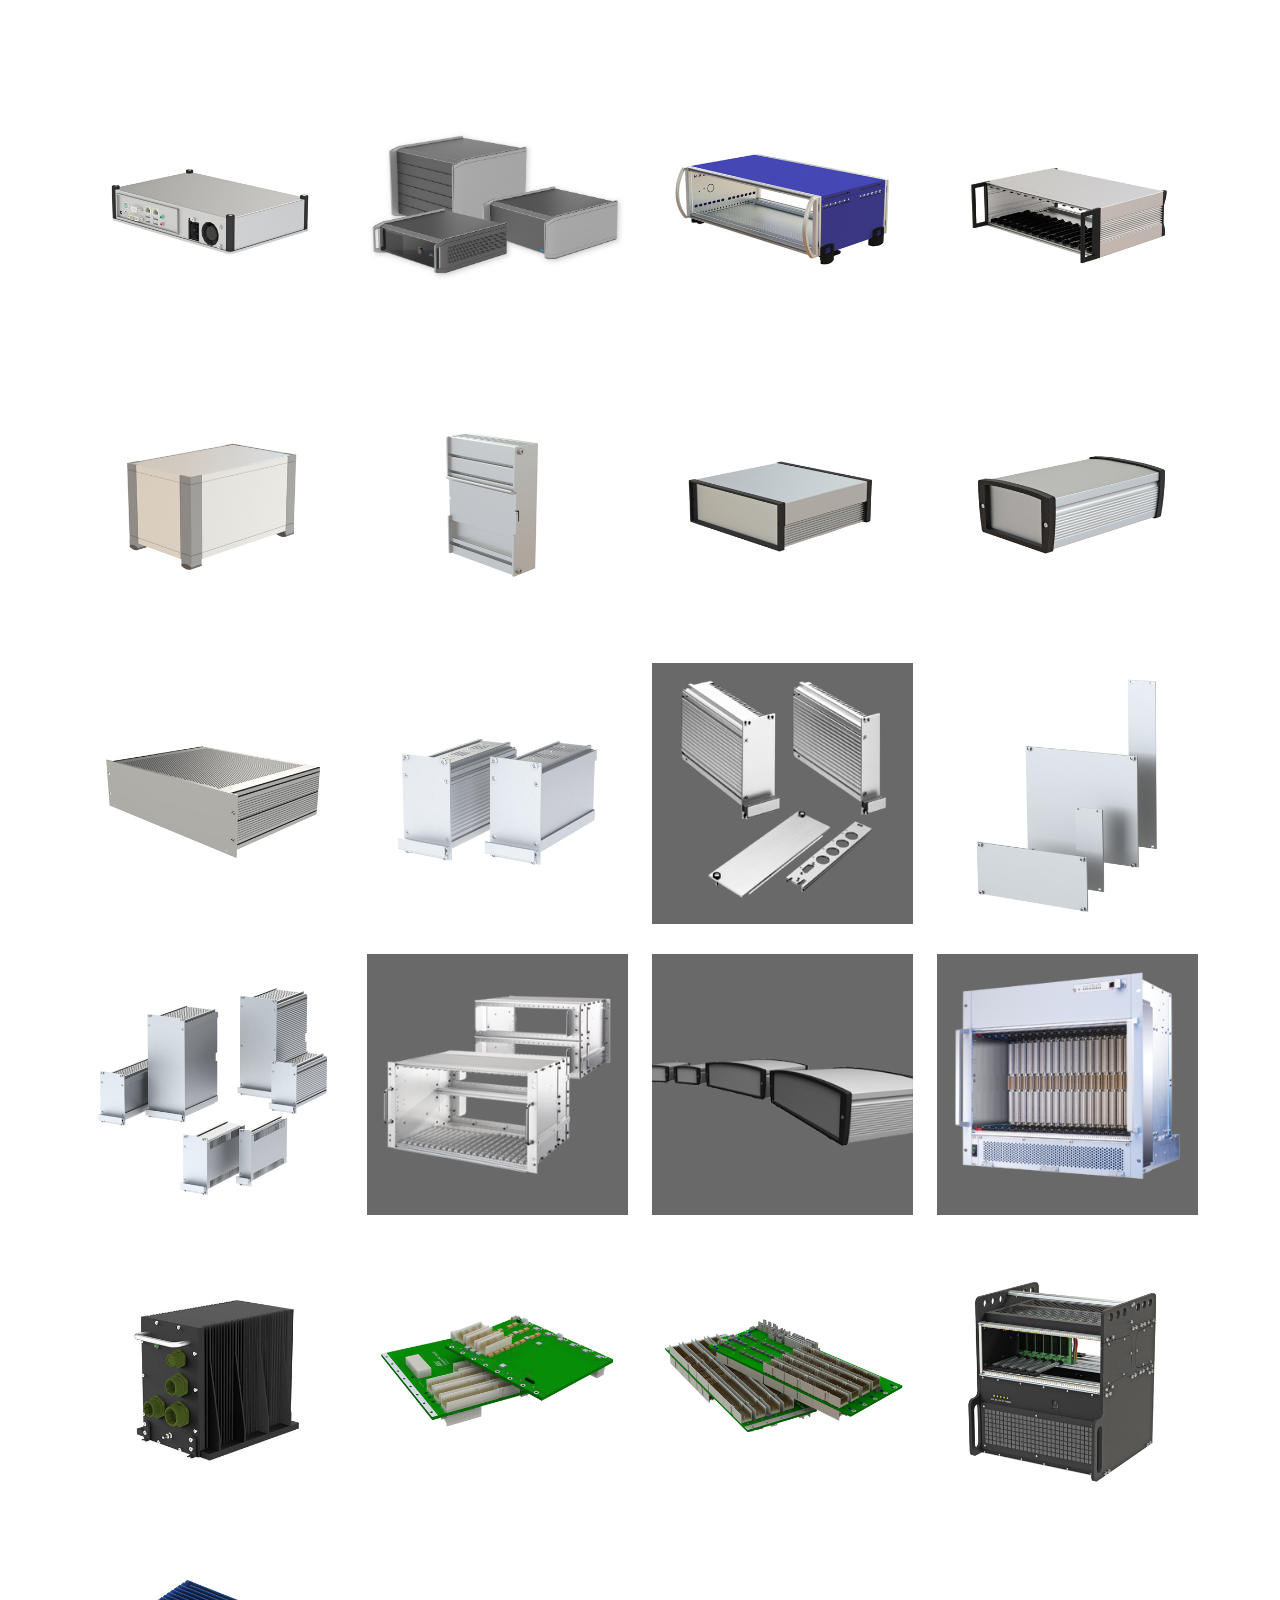
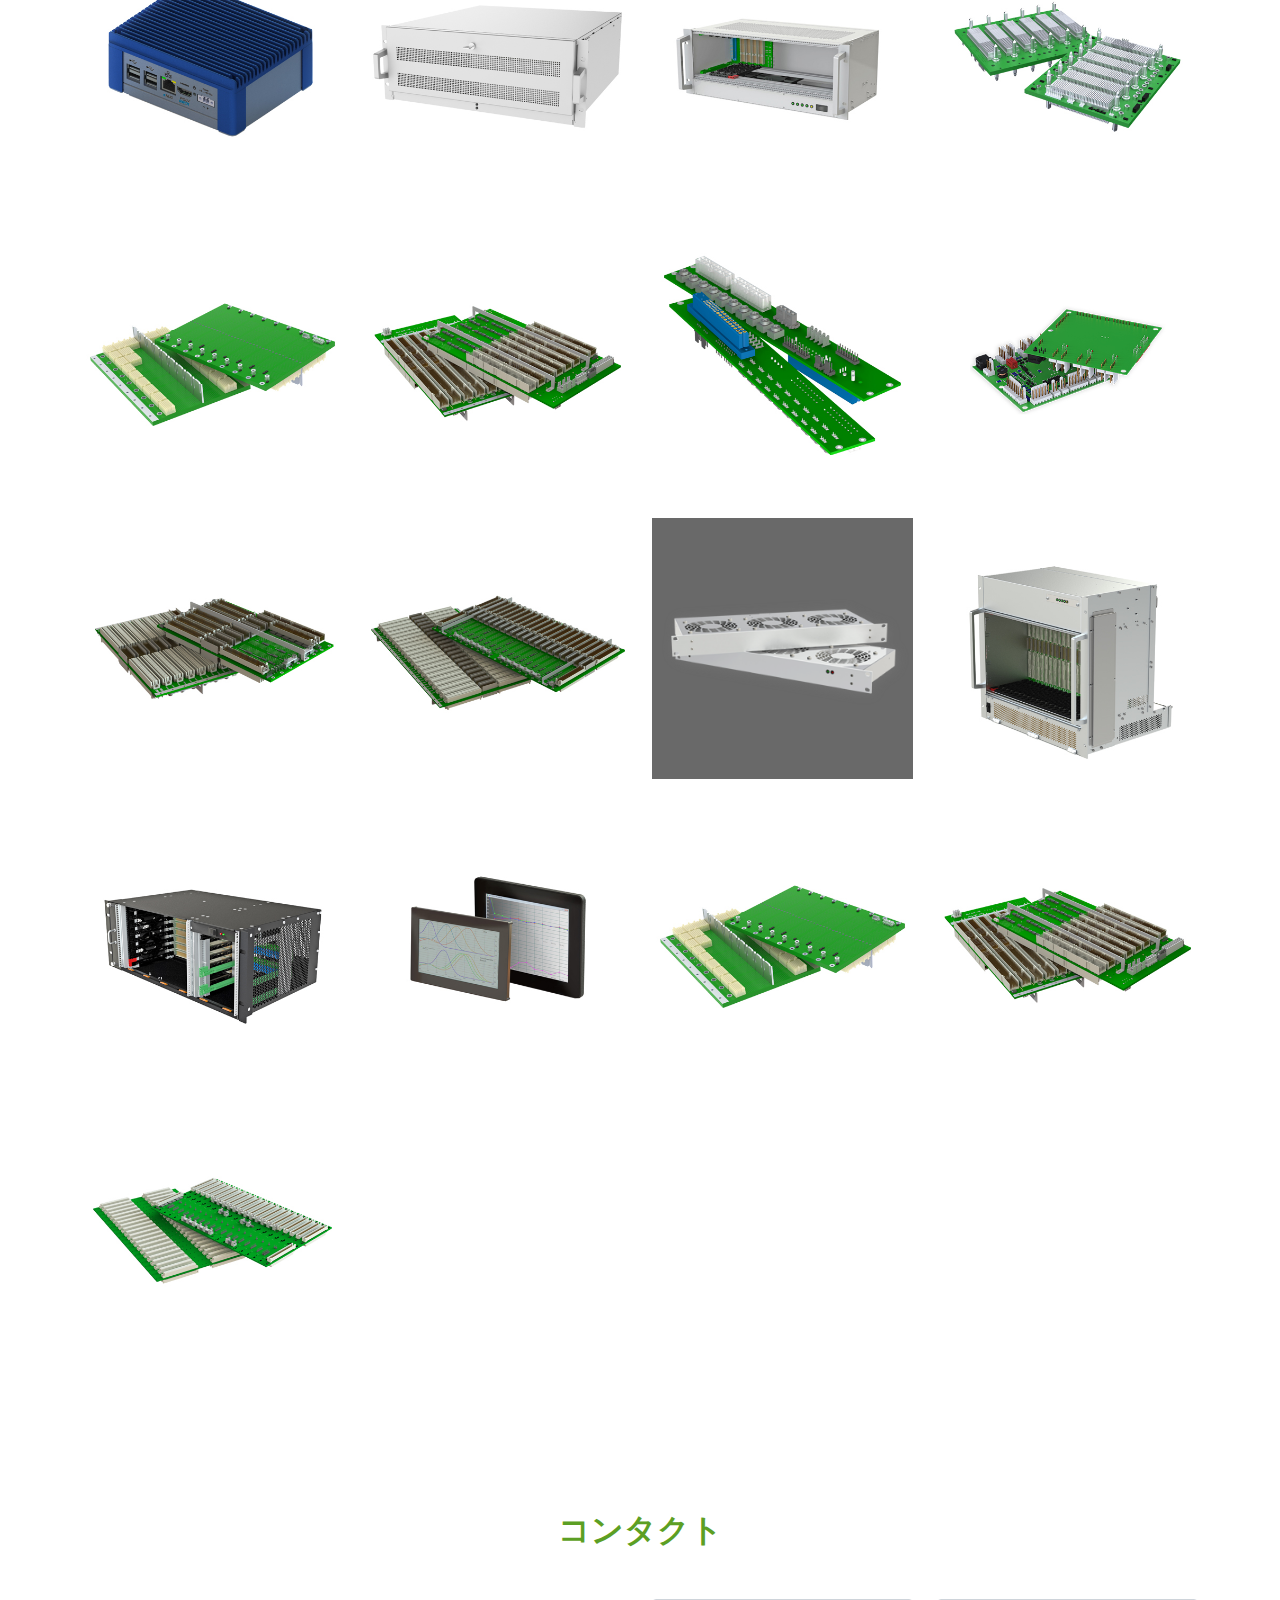
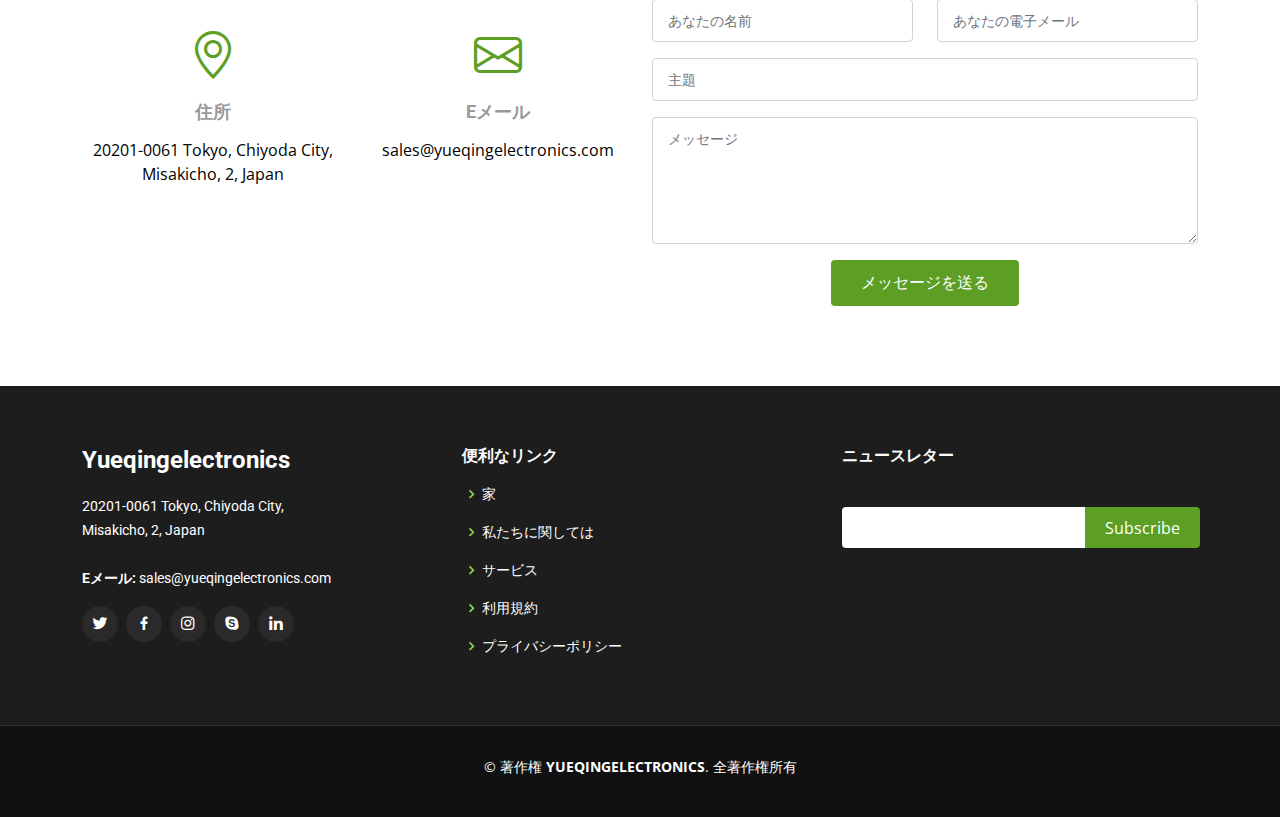
==== commit 6bf3ef14: "Japanese translation ready" ====
--- a/index.html
+++ b/index.html
@@ -5,7 +5,7 @@
   <meta charset="utf-8">
   <meta content="width=device-width, initial-scale=1.0" name="viewport">
 
-  <title>Yueqingelectronics - Home page </title>
+  <title>Yueqingelectronics - ホームページ </title>
   <meta content="" name="description">
   <meta content="" name="keywords">
 
@@ -47,30 +47,11 @@
 
       <nav id="navbar" class="navbar">
         <ul>
-          <li><a class="nav-link scrollto active" href="#hero">Home</a></li>
-          <li><a class="nav-link scrollto" href="#about">About</a></li>
-          <li><a class="nav-link scrollto" href="#services">Services</a></li>
-          <li><a class="nav-link scrollto " href="#portfolio">Products</a></li>
-          <!-- <li><a class="nav-link scrollto" href="#team">Team</a></li> -->
-          <!-- <li><a href="blog.html">Blog</a></li> -->
-          <!-- <li class="dropdown"><a href="#"><span>Drop Down</span> <i class="bi bi-chevron-down"></i></a>
-            <ul>
-              <li><a href="#">Drop Down 1</a></li>
-              <li class="dropdown"><a href="#"><span>Deep Drop Down</span> <i class="bi bi-chevron-right"></i></a>
-                <ul>
-                  <li><a href="#">Deep Drop Down 1</a></li>
-                  <li><a href="#">Deep Drop Down 2</a></li>
-                  <li><a href="#">Deep Drop Down 3</a></li>
-                  <li><a href="#">Deep Drop Down 4</a></li>
-                  <li><a href="#">Deep Drop Down 5</a></li>
-                </ul>
-              </li>
-              <li><a href="#">Drop Down 2</a></li>
-              <li><a href="#">Drop Down 3</a></li>
-              <li><a href="#">Drop Down 4</a></li>
-            </ul>
-          </li> -->
-          <li><a class="nav-link scrollto" href="#contact">Contact</a></li>
+          <li><a class="nav-link scrollto active" href="#hero">ホームページ</a></li>
+          <li><a class="nav-link scrollto" href="#about">だいたい</a></li>
+          <li><a class="nav-link scrollto" href="#services">サービス</a></li>
+          <li><a class="nav-link scrollto " href="#portfolio">製品</a></li>
+          <li><a class="nav-link scrollto" href="#contact">コンタクト</a></li>
           <!-- <li><a class="getstarted scrollto" href="#about">Get Started</a></li> -->
         </ul>
         <i class="bi bi-list mobile-nav-toggle"></i>
@@ -92,11 +73,11 @@
           <div class="carousel-item active" style="background-image: url(assets/img/slide/slide-1.jpg);">
             <div class="carousel-container">
               <div class="carousel-content">
-                <h2 class="animate__animated animate__fadeInDown">GYueqing Boese Electronic Plastic Co</h2>
-                <p class="animate__animated animate__fadeInUp">Our company offers an innovative and comprehensive range of Electronic products, that are manufactured in top quality
-                and with the financial benefits of series production.</p>
+                <h2 class="animate__animated animate__fadeInDown">Gueqing Boese 電子プラスチック Co</h2>
+                <p class="animate__animated animate__fadeInUp">当社は、最高品質で製造された革新的で包括的な電子製品を提供しています。
+                そして連続生産の経済的利益を伴います。</p>
                 <div>
-                  <a href="#about" class="btn-get-started animate__animated animate__fadeInUp scrollto">Read More</a>
+                  <a href="#about" class="btn-get-started animate__animated animate__fadeInUp scrollto">続きを読む</a>
                 </div>
               </div>
             </div>
@@ -106,13 +87,13 @@
           <div class="carousel-item" style="background-image: url(assets/img/slide/slide-2.jpg);">
             <div class="carousel-container">
               <div class="carousel-content">
-                <h2 class="animate__animated animate__fadeInDown">Cost-efficient and future-orientated product solutions</h2>
+                <h2 class="animate__animated animate__fadeInDown">費用対効果の高い未来志向の製品ソリューション</h2>
                 <p class="animate__animated animate__fadeInUp">
-                  Our products include 19"-Subracks, Cases, Systems Technology, Front panels & Plug-In Modules,
+                  当社の製品には、19 インチのサブラック、ケース、システム技術、フロント パネル、プラグイン モジュール、
 
                 </p>
                 <div>
-                  <a href="#services" class="btn-get-started animate__animated animate__fadeInUp scrollto">Read More</a>
+                  <a href="#services" class="btn-get-started animate__animated animate__fadeInUp scrollto">続きを読む</a>
                 </div>
               </div>
             </div>
@@ -122,11 +103,11 @@
           <div class="carousel-item" style="background-image: url(assets/img/slide/slide-3.jpg);">
             <div class="carousel-container">
               <div class="carousel-content">
-                <h2 class="animate__animated animate__fadeInDown">Our focus lies particularly on the development and manufacturing of customer-specific products and solutions.</h2>
-                <p class="animate__animated animate__fadeInUp">Our company offers an innovative and comprehensive range of Electronic products, that are manufactured in top quality
-                and with the financial benefits of series production.</p>
+                <h2 class="animate__animated animate__fadeInDown">私たちの焦点は、特に顧客固有の製品とソリューションの開発と製造にあります。</h2>
+                <p class="animate__animated animate__fadeInUp">当社は、最高品質で製造された革新的で包括的な電子製品を提供しています。
+                そして連続生産の経済的利益を伴います。</p>
                 <div>
-                  <a href="#about" class="btn-get-started animate__animated animate__fadeInUp scrollto">Read More</a>
+                  <a href="#about" class="btn-get-started animate__animated animate__fadeInUp scrollto">続きを読む</a>
                 </div>
               </div>
             </div>
@@ -156,38 +137,34 @@
           <div class="image col-xl-5 d-flex align-items-stretch justify-content-center justify-content-lg-start"></div>
           <div class="col-xl-7 ps-0 ps-lg-5 pe-lg-1 d-flex align-items-stretch">
             <div class="content d-flex flex-column justify-content-center">
-              <h3>About Us</h3>
+              <h3>私たちに関しては</h3>
               <p>
-                Our company offers an innovative and comprehensive range of Electronic products, that are manufactured in top quality
-                and with the financial benefits of series production.
+                当社は、最高品質で製造された革新的で包括的な電子製品を提供しています。
+                そして連続生産の経済的利益を伴います。
               </p>
               <p>
-                Our focus lies particularly on the development and manufacturing of customer-specific products and solutions.
+                私たちの焦点は、特に顧客固有の製品とソリューションの開発と製造にあります。
               </p>
               <p>
-                Extensive consultancy in the conception stage, efficient and reliable development, production and assembly combined with
-                on-time delivery are characteristics of our service offering.
+                構想段階での広範なコンサルティング、効率的で信頼性の高い開発、生産、および組み立てとの組み合わせ
+                納期厳守は当社のサービス提供の特徴です。
               </p>
               <div class="row">
                 <div class="col-md-6 icon-box">
                   <i class="bx bx-receipt"></i>
-                  <h4>Cost-efficient and future-orientated product solutions</h4>
-                  <!-- <p>Consequuntur sunt aut quasi enim aliquam quae harum pariatur laboris nisi ut aliquip</p> -->
+                  <h4>費用対効果の高い未来志向の製品ソリューション</h4>
                 </div>
                 <div class="col-md-6 icon-box">
                   <i class="bx bx-cube-alt"></i>
-                  <h4>Short product realization times</h4>
-                  <!-- <p>Excepteur sint occaecat cupidatat non proident, sunt in culpa qui officia deserunt</p> -->
+                  <h4>短い製品実現時間</h4>
                 </div>
                 <div class="col-md-6 icon-box">
                   <i class="bx bx-images"></i>
-                  <h4>Cross-industry Know-How</h4>
-                  <!-- <p>Aut suscipit aut cum nemo deleniti aut omnis. Doloribus ut maiores omnis facere</p> -->
+                  <h4>業界横断のノウハウ</h4>
                 </div>
                 <div class="col-md-6 icon-box">
                   <i class="bx bx-shield"></i>
-                  <h4>International presence</h4>
-                  <!-- <p>Expedita veritatis consequuntur nihil tempore laudantium vitae denat pacta</p> -->
+                  <h4>国際的なプレゼンス</h4>
                 </div>
               </div>
             </div><!-- End .content-->
@@ -202,23 +179,23 @@
       <div class="container">
 
         <div class="section-title">
-          <h2>Services</h2>
+          <h2>サービス</h2>
           <h6>
-            Our products include 19"-Subracks,  Cases, Systems Technology,
-            Front panels & Plug-In Modules,
+            当社の製品には、19 インチのサブラック、ケース、システム技術、
+            フロントパネルとプラグインモジュール。
           </h6>
           <h6>
-            Yueqing Boese Electronic Plastic C. offers comprehensive and integrated solutions for the electronics industry through
-            its standard product range. This means that we can handle both standardized applications and very customer-specific
-            areas.
+            Yueqing Boese Electronic Plastic C. は、エレクトロニクス業界向けに包括的で統合されたソリューションを提供しています。
+            その標準的な製品範囲。 これは、標準化されたアプリケーションと非常に顧客固有のアプリケーションの両方を処理できることを意味します
+            エリア。
             
-            It is also often possible to use products from our standard program as a basis for customer-specific developments.
+            多くの場合、標準プログラムの製品を顧客固有の開発の基礎として使用することもできます。
           </h6>
           <h6>
-            Other products include 19"-Subracks:
-            FerroRAIL,
-            Series 30 and
-            Future.
+          その他の製品には、19 インチのサブラックが含まれます。
+          フェロレール、
+          30系と
+          未来。
           </h6>
         </div>
 
@@ -227,16 +204,16 @@
             <div class="row">
               <div class="col-md-2">
                 <div class="icon"><i class="bi bi-briefcase"></i></div>
-                <h4 class="title"><a href="">FERRORAIL</a></h4>
+                <h4 class="title"><a href="">フェレール</a></h4>
               </div>
               <div class="col-md-10">
                 <p class="description">
-                  The 19"-subrack series FerroRAIL was developed specially for vibration resistant applications.In addition, it is
-                  adaptable in harsh industrial environments.
-                  Special constructional measures increase the stiffness and absorbe vibrations at the same time.
-                  Shielding measures are included in the scope of service as well as many other useful details and accessories.
-                  The application for railway technologies is completed by a rear-side wiring frame. Of course the FerroRAIL series is
-                  also adaptable for other applications.
+                19 インチ サブラック シリーズの FerroRAIL は、耐振動用途向けに特別に開発されました。
+                過酷な産業環境に適応します。
+                特別な構造上の対策により、剛性が向上し、同時に振動が吸収されます。
+                シールド対策は、他の多くの便利な詳細や付属品と同様に、サービスの範囲に含まれています。
+                鉄道技術への適用は、リア側の配線フレームによって完了します。 もちろんFerroRAILシリーズは
+                他のアプリケーションにも適応可能です。
                 </p>
               </div>
             </div>
@@ -245,15 +222,15 @@
             <div class="row">
               <div class="col-md-2">
                 <div class="icon"><i class="bi bi-card-checklist"></i></div>
-                <h4 class="title"><a href="">SERIES 30</a></h4>
+                <h4 class="title"><a href="">シリーズ 30</a></h4>
               </div>
               <div class="col-md-10">
                 <p class="description">
-                  The subracks of the series 30 can be configured made to suit based on a modular concept consisting of an extraordinary
-                  selection of individual parts and components and completed for most diverse applications. The series 30 safeguards the
-                  use for mounting in 19" racks, for panel mount or wall-mount applications. A high configuration range as well as the
-                  variety of possible technical solutions are characterized by the flexibility and compatibility of the applicable
-                  components.
+                  シリーズ 30 のサブラックは、並外れたモジュラー コンセプトに基づいて適合するように構成できます。
+                  個々の部品とコンポーネントを選択し、ほとんどの多様なアプリケーションに対応します。 シリーズ 30 は、
+                  19 インチ ラックへの取り付け、パネル マウントまたはウォール マウント アプリケーションに使用します。
+                  考えられるさまざまな技術的ソリューションは、適用可能なソリューションの柔軟性と互換性によって特徴付けられます。
+                  コンポーネント。
                 </p>
               </div>
             </div>
@@ -262,20 +239,20 @@
             <div class="row">
               <div class="col-md-2">
                 <div class="icon"><i class="bi bi-bar-chart"></i></div>
-                <h4 class="title"><a href="">FUTURE</a></h4>
+                <h4 class="title"><a href="">未来</a></h4>
               </div>
               <div class="col-md-10">
                 <p class="description">
-                  All Subracks of the Future series impress with their large adaption range for all kinds of applications. The high
-                  variability for different kinds of dimensions, the technical features with different shielding concepts, the design for
-                  use in simple as well as robust environments and the design possibilities through a large number of accessories,
-                  guarantee suitability of the product series in all applications. The outstanding services are used in all industries and
-                  are characterized by their high level of acceptance in a variety of ways. The subrack series Future supports any
-                  solution starting from a light weigth version all the way towards harsh industrial environments (vibration resistant).
-                  Designed for different shielding concepts and applications and individually adaptable. The fixation of the rugged
-                  horizontal rails with two screws as well as the tox joined version of the side plates allows the use of the subrack in
-                  harsh environments (shock and vibration resistance). The positioning of the rails in the 10 mm increments permits dual
-                  mounting.
+                  未来シリーズのすべてのサブラックは、あらゆる種類のアプリケーションに対応する幅広い適応範囲に感心します。 高
+                  さまざまな種類の寸法の可変性、さまざまなシールド コンセプトの技術的特徴、設計
+                  シンプルな環境でも堅牢な環境でも使用でき、多数のアクセサリによる設計の可能性、
+                  すべての用途における製品シリーズの適合性を保証します。 優れたサービスはあらゆる業界で使用されており、
+                  様々な面での受容度の高さが特徴です。 サブラックシリーズFutureは、
+                  軽量バージョンから過酷な産業環境 (耐振動性) までのソリューション。
+                  さまざまなシールドの概念と用途向けに設計されており、個別に適応可能です。 凹凸の固定
+                  2 本のネジを備えた水平レールと、サイドプレートの tox 結合バージョンにより、サブラックの使用が可能になります。
+                  過酷な環境 (耐衝撃性と耐振動性)。 10 mm 刻みでレールを配置することで、デュアル
+                  取り付け。
                 </p>
               </div>
             </div>
@@ -284,11 +261,11 @@
             <div class="row">
               <div class="col-md-2">
                 <div class="icon"><i class="bi bi-binoculars"></i></div>
-                <h4 class="title"><a href="">CASES</a></h4>
+                <h4 class="title"><a href="">ケース</a></h4>
               </div>
               <div class="col-md-10">
                 <P class="description">
-                  Products under Future include FrameTEC, FreeTEC, Magic, Space, SmarTEC, Sequence, Quarto, CasTEC, Railo, and EmbedTEC.
+                  将来の製品には、FrameTEC、FreeTEC、Magic、Space、SmarTEC、Sequence、Quarto、CasTEC、Railo、および EmbedTEC が含まれます。
                 </P>
               </div>
             </div>
@@ -297,22 +274,22 @@
             <div class="row">
               <div class="col-md-2">
                 <div class="icon"><i class="bi bi-binoculars"></i></div>
-                <h4 class="title"><a href="">FRAMETEC</a></h4>
-              </div>
-              <div class="col-md-10">
-                <div class="description">
-                  <p>
-                    The newly developed FrameTEC industrial desktop case for 19" racks enables elegant enclosure solutions that allow a high
-                    degree of flexibility in design and dimensions.
-                    The FrameTEC combines aesthetic shaping and construction in an honest, self-explanatory design. It is a self-supporting,
-                    high-strength support frame case that can be scaled as required and has a pre-formed handle contour. The unit depth can
-                    be adjusted in steps from 300 to 550 mm. The case can be extended from 3U to 12U as required by splitting the side
-                    panels and inserting panels and spacers at any height. Colour and surface finish are also freely selectable, depending
-                    on customer requirements. Individual front inserts, slide-in units, handles, ventilation panels, maintenance flaps and
-                    all other customer-specific requirements can be realised without difficulty. The case remains EMC-tight in all
-                    dimensions.
-                    The large number of configuration options and exchangeable components make the enclosure the ideal carrier in
-                    application areas with high quality requirements.
+                <h4 class="title"><a href="">フレームテック</a></h4>
+              </div>
+              <div class="col-md-10">
+                <div class="description">
+                  <p>
+                  新しく開発された 19 インチ ラック用の FrameTEC 産業用デスクトップ ケースは、エレガントなエンクロージャ ソリューションを可能にし、高いパフォーマンスを可能にします。
+                  設計および寸法の自由度。
+                  FrameTEC は、審美的な形状と構造を正直で一目瞭然のデザインに組み合わせています。 自立型です、
+                  必要に応じてサイズを変更でき、成形済みのハンドル輪郭を備えた高強度サポート フレーム ケース。 ユニットの深さは
+                  300mmから550mmまで段階的に調整できます。 ケースは側面を分割することで、必要に応じて 3U から 12U に拡張できます。
+                  任意の高さでパネルとスペーサーを挿入します。 色や表面仕上げも用途に合わせて自由に選択可能
+                  顧客の要求に。 個々のフロント インサート、スライドイン ユニット、ハンドル、換気パネル、メンテナンス フラップ、
+                  他のすべての顧客固有の要件は、問題なく実現できます。 ケースは全体的に EMC タイトのままです
+                  寸法。
+                  多数の構成オプションと交換可能なコンポーネントにより、エンクロージャは理想的なキャリアになります。
+                  高い品質が要求されるアプリケーション分野。
                   </p>
                 </div>
               </div>
@@ -322,18 +299,18 @@
             <div class="row">
               <div class="col-md-2">
                 <div class="icon"><i class="bi bi-brightness-high"></i></div>
-                <h4 class="title"><a href="">FREETEC</a></h4>
-              </div>
-              <div class="col-md-10">
-                <div class="description">
-                  <p>
-                    The case series FreeTEC can be used as a desktop or a 19" rackmount case. Typical is the configuration with standardized
-                    plug-in units, but also with custom electronics or assemblies. In the case version with "special-design front" the front
-                    panel is mounted without screws and is therefore suitable e.g. for displays or keypads. The cases are suitable for use
-                    under EMC criteria and can be upgraded as required with additional shielding material. The frame construction is
-                    self-supporting, the covers (top/bottom covers, side covers) are designed for assembly optimization and provide easy
-                    accessibility in case of service requirements. Perforation in the bottom cover, side covers and rear panel provides for
-                    heat dissipation of the assemblies.
+                <h4 class="title"><a href="">フリーテック</a></h4>
+              </div>
+              <div class="col-md-10">
+                <div class="description">
+                  <p>
+                    ケース シリーズ FreeTEC は、デスクトップまたは 19 インチ ラックマウント ケースとして使用できます。
+                    プラグイン ユニットだけでなく、カスタムの電子機器やアセンブリも使用できます。 「特別デザインフロント」付きケースバージョンでフロント
+                    パネルはネジなしで取り付けられるため、 ディスプレイまたはキーパッド用。 ケースは使用に適しています
+                    EMC 基準に基づいており、必要に応じてシールド材を追加してアップグレードできます。 フレーム構造は、
+                    自己支持型のカバー (トップ/ボトムカバー、サイドカバー) は、組み立てを最適化するように設計されており、簡単に
+                    サービス要件の場合のアクセシビリティ。 ボトムカバー、サイドカバー、リアパネルのミシン目により、
+                    アセンブリの熱放散。
                   </p>
                 </div>
               </div>
@@ -343,23 +320,23 @@
             <div class="row">
               <div class="col-md-2">
                 <div class="icon"><i class="bi bi-brightness-high"></i></div>
-                <h4 class="title"><a href="">MAGIC</a></h4>
-              </div>
-              <div class="col-md-10">
-                <div class="description">
-                  <p>
-                    The case series Magic features an esthetically pleasing design, functionality and stability. The frame construction with
-                    side extrusions is selfsupporting. The top and bottom covers can be removed individually, thus ensuring excellent
-                    accessibility.
-                    Designed to accommodate plug-in modules and non-standard components, the cases serve as desktop cases or, in conjunction
-                    with the 19" mounting brackets, as rackmount enclosure in 19" racks. Heat is dissipated via ventilation slots around the
-                    card cage area and via the rear panel. The heat-sink structure of the side extrusions supports heat dissipation and
-                    underlines the design.
-                    Designed to accommodate plug-in modules and non-standard components, the cases serve as desktop cases or, in conjunction
-                    with the 19" mounting brackets, as rackmount enclosure in 19" racks. Heat is dissipated via ventilation slots around the
-                    card cage area and via the rear panel. The heat-sink structure of the side extrusions supports heat dissipation and
-                    underlines the design.
-                    The cases are suitable for use under EMC criteria and can be upgraded as required with additional shielding material.
+                <h4 class="title"><a href="">魔法</a></h4>
+              </div>
+              <div class="col-md-10">
+                <div class="description">
+                  <p>
+                    ケースシリーズ Magic は、美しいデザイン、機能性、安定性を特徴としています。 フレーム構造
+                    側面の押し出しは自己支持型です。 トップカバーとボトムカバーは個別に取り外すことができるため、
+                    アクセシビリティ。
+                    プラグイン モジュールと非標準コンポーネントに対応するように設計されたケースは、デスクトップ ケースとして、または組み合わせて使用できます。
+                    19 インチ ラックのラックマウント エンクロージャとして、19 インチ マウント ブラケットを使用します。 熱は、周囲の換気スロットを介して放散されます
+                    カードケージエリアとリアパネル経由。 側面押し出しのヒートシンク構造が放熱をサポートし、
+                    デザインに下線を引きます。
+                    プラグイン モジュールと非標準コンポーネントに対応するように設計されたケースは、デスクトップ ケースとして、または組み合わせて使用できます。
+                    19 インチ ラックのラックマウント エンクロージャとして、19 インチ マウント ブラケットを使用します。 熱は、周囲の換気スロットを介して放散されます
+                    カードケージエリアとリアパネル経由。 側面押し出しのヒートシンク構造が放熱をサポートし、
+                    デザインに下線を引きます。
+                    ケースは EMC 基準での使用に適しており、必要に応じてシールド材を追加してアップグレードできます。
                   </p>
                 </div>
               </div>
@@ -369,16 +346,16 @@
             <div class="row">
               <div class="col-md-2">
                 <div class="icon"><i class="bi bi-brightness-high"></i></div>
-                <h4 class="title"><a href="">SPACE</a></h4>
-              </div>
-              <div class="col-md-10">
-                <div class="description">
-                  <p>
-                    The case series Space is typically used for configuration with custom electronics and accessories. Conversion kits are
-                    available for horizontal PCB mount of plug-in modules in single or double Eurocard formats. The series can be used as
-                    desktop or 19" rackmount cases depending on the choice of front panel. Use of front panel "Type B" in combination with
-                    19" mounting brackets also enables recessed mounting in 19" racks. The cases are suitable for use under EMC criteria and
-                    can be upgraded with additional shielding material on request.
+                <h4 class="title"><a href="">空</a></h4>
+              </div>
+              <div class="col-md-10">
+                <div class="description">
+                  <p>
+                    ケース シリーズ Space は、通常、カスタムの電子機器やアクセサリを使用した構成に使用されます。 コンバージョンキットは
+                    シングルまたはダブル ユーロカード フォーマットのプラグイン モジュールの水平 PCB マウントに使用できます。 このシリーズは次のように使用できます。
+                    フロント パネルの選択に応じて、デスクトップまたは 19 インチ ラックマウント ケースを選択できます。フロント パネル「タイプ B」を
+                    19 インチ マウント ブラケットは、19 インチ ラックへの埋め込みマウントも可能にします。 ケースは EMC 基準の下での使用に適しています。
+                    リクエストに応じて、追加のシールド素材でアップグレードできます。
                   </p>
                 </div>
               </div>
@@ -388,19 +365,19 @@
             <div class="row">
               <div class="col-md-2">
                 <div class="icon"><i class="bi bi-brightness-high"></i></div>
-                <h4 class="title"><a href="">SMARTEC</a></h4>
-              </div>
-              <div class="col-md-10">
-                <div class="description">
-                  <p>
-                    The SmarTEC case can be flexibly adapted to specific applications and requirements. The cases are available both as a
-                    one-piece tube or a two-part extruded solution.
-                    A distinctive feature of the two-part extruded solution is the accessibility from the top. Nevertheless it is still
-                    possible to benefit from all typical advantages of an extruded product - such as for example stability and design for
-                    quick assembly.
-                    Both versions comply with EMC criteria. The case carries a robust appearance using its solid die-cast frame whilst the
-                    alternative open frame in combination with aluminum front panels provide almost unlimited options for the mechanical and
-                    optical diversification of the front- and rear appearance.
+                <h4 class="title"><a href="">スマートテック</a></h4>
+              </div>
+              <div class="col-md-10">
+                <div class="description">
+                  <p>
+                    SmarTEC ケースは、特定の用途や要件に柔軟に適合させることができます。 ケースは、両方として利用可能です
+                    一体型チューブまたは 2 部構成の押出ソリューション。
+                    2 部構成の押出ソリューションの際立った特徴は、上部からアクセスできることです。 それでもなお
+                    押し出し製品のすべての典型的な利点から利益を得ることができます-たとえば、安定性と設計
+                    迅速な組み立て。
+                    どちらのバージョンも EMC 基準に準拠しています。 ケースは頑丈なダイキャストフレームを使用した堅牢な外観を持ち、
+                    代替のオープン フレームとアルミニウム フロント パネルを組み合わせることで、機械的および
+                    前面と背面の外観の視覚的多様化。
                   </p>
                 </div>
               </div>
@@ -410,16 +387,16 @@
             <div class="row">
               <div class="col-md-2">
                 <div class="icon"><i class="bi bi-brightness-high"></i></div>
-                <h4 class="title"><a href="">SEQUENCE</a></h4>
-              </div>
-              <div class="col-md-10">
-                <div class="description">
-                  <p>
-                    The design of the extruded case Sequence with its striking cooling fin structure is particularly appealing. The tube is
-                    designed to accommodate single or double Eurocards in multiple levels. This series is available in two basic versions.
-                    The decorative frame is available either in a solid closed or open version made of plastic. The open frame version is
-                    accompanied by an aluminium front panel. The front panels are optionaly available with a groove accepting conductive
-                    gasketing for compliance with EMC criteria and rating up to IP54.
+                <h4 class="title"><a href="">順序</a></h4>
+              </div>
+              <div class="col-md-10">
+                <div class="description">
+                  <p>
+                    印象的な冷却フィン構造を備えた押し出し成形ケース シーケンスのデザインは、特に魅力的です。 チューブは
+                    複数のレベルでシングルまたはダブルのユーロカードに対応するように設計されています。 このシリーズには、2 つの基本バージョンがあります。
+                    装飾フレームは、プラスチック製のしっかりとした閉じたバージョンまたは開いたバージョンのいずれかで利用できます。 オープンフレーム版は
+                    アルミ製フロントパネルを採用。 フロントパネルはオプションで、導電性を受け入れる溝付きで利用可能です
+                    EMC基準に準拠し、IP54までの評価のためのガスケット。
                   </p>
                 </div>
               </div>
@@ -429,17 +406,17 @@
             <div class="row">
               <div class="col-md-2">
                 <div class="icon"><i class="bi bi-brightness-high"></i></div>
-                <h4 class="title"><a href="">QUARTO</a></h4>
-              </div>
-              <div class="col-md-10">
-                <div class="description">
-                  <p>
-                    The product series Quarto has been designed for the extension and inclusion of individual electronics considering the
-                    highest level of flexibility. The modular and yet robust concept of the extruded frame construction with die-cast corner
-                    brackets guarantees dimensional flexibility in both width and depth while the height is still adaptable within the
-                    standard sizes. Besides the appealing design additional benefits are provided with noticable EMC characteristics and the
-                    possibility to comply with dust-proof and water-proof requests up to IP54. Multiple options for numerous configurations
-                    address the series for use in applications as a desktop, wall-mounting, extension, control, display or 19" enclosure.
+                <h4 class="title"><a href="">クアルト</a></h4>
+              </div>
+              <div class="col-md-10">
+                <div class="description">
+                  <p>
+                    製品シリーズ Quarto は、個々の電子機器の拡張と組み込みを考慮して設計されています。
+                    最高レベルの柔軟性。 ダイカストコーナーを備えた押し出しフレーム構造のモジュラーでありながら堅牢なコンセプト
+                    ブラケットにより、幅と奥行きの両方で寸法上の柔軟性が保証されますが、高さは幅内で調整可能です。
+                    標準サイズ。 魅力的なデザインに加えて、顕著な EMC 特性と追加の利点が提供されます。
+                    IP54までの防塵・防水要求に対応可能。 多数の構成のための複数のオプション
+                    デスクトップ、壁取り付け、拡張、制御、ディスプレイ、または 19 インチ エンクロージャとしてのアプリケーションで使用するシリーズに対応します。
                   </p>
                 </div>
               </div>
@@ -449,17 +426,17 @@
             <div class="row">
               <div class="col-md-2">
                 <div class="icon"><i class="bi bi-brightness-high"></i></div>
-                <h4 class="title"><a href="">CASTEC</a></h4>
-              </div>
-              <div class="col-md-10">
-                <div class="description">
-                  <p>
-                    The product series Quarto has been designed for the extension and inclusion of individual electronics considering the
-                    highest level of flexibility. The modular and yet robust concept of the extruded frame construction with die-cast corner
-                    brackets guarantees dimensional flexibility in both width and depth while the height is still adaptable within the
-                    standard sizes. Besides the appealing design additional benefits are provided with noticable EMC characteristics and the
-                    possibility to comply with dust-proof and water-proof requests up to IP54. Multiple options for numerous configurations
-                    address the series for use in applications as a desktop, wall-mounting, extension, control, display or 19" enclosure.
+                <h4 class="title"><a href="">キャステック</a></h4>
+              </div>
+              <div class="col-md-10">
+                <div class="description">
+                  <p>
+                    製品シリーズ Quarto は、個々の電子機器の拡張と組み込みを考慮して設計されています。
+                    最高レベルの柔軟性。 ダイカストコーナーを備えた押し出しフレーム構造のモジュラーでありながら堅牢なコンセプト
+                    ブラケットにより、幅と奥行きの両方で寸法上の柔軟性が保証されますが、高さは幅内で調整可能です。
+                    標準サイズ。 魅力的なデザインに加えて、顕著な EMC 特性と追加の利点が提供されます。
+                    IP54までの防塵・防水要求に対応可能。 多数の構成のための複数のオプション
+                    デスクトップ、壁取り付け、拡張、制御、ディスプレイ、または 19 インチ エンクロージャとしてのアプリケーションで使用するシリーズに対応します。
                   </p>
                 </div>
               </div>
@@ -469,17 +446,17 @@
             <div class="row">
               <div class="col-md-2">
                 <div class="icon"><i class="bi bi-brightness-high"></i></div>
-                <h4 class="title"><a href="">RAILO</a></h4>
-              </div>
-              <div class="col-md-10">
-                <div class="description">
-                  <p>
-                    The series Railo can be used as a DIN-rail or wall-mounting module which accommodates PC boards or custom electronics.
-                    Stable and torsion-free insertion of boards is provided by integrated guidance. The front design can be individually
-                    arranged to choice based on experience and equipment which allows freedom in built and visual aspects. The outer
-                    dimensions are adjustable in all directions and provide an unrestricted realization of your demanded solution. The front
-                    of the modules can be designed for the required application in a few simple steps. The base profile and the accompanied
-                    clamping and snap-on lock provide a secure positioning.
+                <h4 class="title"><a href="">ライロ</a></h4>
+              </div>
+              <div class="col-md-10">
+                <div class="description">
+                  <p>
+                    Tシリーズ Railo は、PC ボードまたはカスタム電子機器に対応する DIN レールまたは壁取り付けモジュールとして使用できます。
+                    一体型ガイドによりねじれのない安定した基板挿入を実現。 フロントデザインは個別に
+                    経験と装備に基づいて選択できるように配置されており、構築された視覚的な面で自由を可能にします。 アウター
+                    寸法はあらゆる方向に調整可能で、要求されたソリューションを無制限に実現できます。 フロント
+                    のモジュールは、いくつかの簡単な手順で必要なアプリケーション用に設計できます。 基本プロファイルと付随する
+                    クランプとスナップオンロックにより、安全な位置決めができます。
                   </p>
                 </div>
               </div>
@@ -489,21 +466,21 @@
             <div class="row">
               <div class="col-md-2">
                 <div class="icon"><i class="bi bi-brightness-high"></i></div>
-                <h4 class="title"><a href="">EMBEDTEC</a></h4>
-              </div>
-              <div class="col-md-10">
-                <div class="description">
-                  <p>
-                    The case series EmbedTEC is a flexible product platform practically available in any dimension. Although primarily
-                    developed for embedded-computing and HMI (human machine interface) applications, EmbedTEC is also ideally suitable for
-                    requirements towards applications like SFF (Small Form Factor) or eNUC (embedded Next Unit of Computing).
+                <h4 class="title"><a href="">エンベドテック</a></h4>
+              </div>
+              <div class="col-md-10">
+                <div class="description">
+                  <p>
+                    ケース シリーズ EmbedTEC は、実質的にあらゆる寸法で利用可能な柔軟な製品プラットフォームです。 主に
+                    組み込みコンピューティングおよび HMI (ヒューマン マシン インターフェース) アプリケーション向けに開発された EmbedTEC は、
+                    SFF (スモール フォーム ファクター) や eNUC (embedded Next Unit of Computing) などのアプリケーションに対する要件。
                     
-                    Thanks to its capacity for flexible configuration, the concept provides the optimal basis, or development platform, for
-                    customized case solutions. EmbedTEC consists of one base plate, 4 special design corner elements and a hood. The corner
-                    elements, the base plate and the hood can all be individually dimensioned. The base plate and the hood can also be
-                    processed for component assembly and mounting parts and accessories. The design also allows the hood to be fitted e.g.
-                    with a further functional element such as a heat sink. The use of EMC shielding material - which is also customizable -
-                    ensures compliance with enhanced EMC criteria.
+                    柔軟な構成が可能なため、このコンセプトは最適な基盤または開発プラットフォームを提供します。
+                    カスタマイズされたケース ソリューション。 EmbedTEC は、1 つのベース プレート、4 つの特別なデザインのコーナー エレメント、およびフードで構成されています。 コーナー
+                    要素、ベースプレート、フードはすべて個別に寸法を決めることができます。 ベースプレートとフードも
+                    コンポーネントの組み立て、部品および付属品の取り付け用に加工されています。 このデザインにより、フードを取り付けることもできます。
+                    ヒートシンクなどのさらなる機能要素を備えています。 EMCシールド材の使用 - カスタマイズも可能 -
+                    強化された EMC 基準への準拠を保証します。
                   </p>
                 </div>
               </div>
@@ -513,28 +490,28 @@
             <div class="row">
               <div class="col-md-2">
                 <div class="icon"><i class="bi bi-brightness-high"></i></div>
-                <h4 class="title"><a href="">Systems Technology</a></h4>
-              </div>
-              <div class="col-md-10">
-                <div class="description">
-                  <p>
-                    SMC3, MPS01, MPS02,
-                    MPS03,
-                    IPC02,
-                    VMEbus,
-                    VME64x,
-                    VITA31.1,
-                    CompactPCI,
-                    CompactPCI Plus I/O,
-                    CompactPCI Serial,
-                    PSB 2.16,
-                    Power Backplanes,
-                    Open VPX Backplanes,
-                    FT 01/02,
-                    PanelPC 2,
-                    AR 404 (ATR),
-                    EmbedTEC SFF and
-                    Development Chassis.
+                <h4 class="title"><a href="">システム技術</a></h4>
+              </div>
+              <div class="col-md-10">
+                <div class="description">
+                  <p>
+                    SMC3、MPS01、MPS02、
+                    MPS03、
+                    IPC02、
+                    VMEバス、
+                    VME64x、
+                    VITA31.1、
+                    コンパクトPCI、
+                    CompactPCI Plus I/O、
+                    CompactPCIシリアル、
+                    PSB 2.16、
+                    電源バックプレーン、
+                    Open VPX バックプレーン、
+                    FT 01/02、
+                    パネルPC 2、
+                    AR 404 (ATR)、
+                    EmbedTEC SFF と
+                    開発シャーシ。
                   </p>
                 </div>
               </div>
@@ -544,16 +521,16 @@
             <div class="row">
               <div class="col-md-2">
                 <div class="icon"><i class="bi bi-brightness-high"></i></div>
-                <h4 class="title"><a href="">Front panels & Plug-In Modules</a></h4>
-              </div>
-              <div class="col-md-10">
-                <div class="description">
-                  <p>
-                    Plug-In Units
-                    Front Panels for Plug-In Modules
-                    19" Front Panels
-                    Front Panels
-                    Cassettes
+                <h4 class="title"><a href="">フロントパネルとプラグインモジュール</a></h4>
+              </div>
+              <div class="col-md-10">
+                <div class="description">
+                  <p>
+                  プラグインユニット
+                  プラグインモジュールのフロントパネル
+                  19インチのフロントパネル
+                  フロントパネル
+                  カセット
                   </p>
                 </div>
               </div>
@@ -572,19 +549,19 @@
       <div class="container">
 
         <div class="section-title">
-          <h2>Products</h2>
+          <h2>製品</h2>
           <!-- <p>Magnam dolores commodi suscipit. Necessitatibus eius consequatur ex aliquid fuga eum quidem. Sit sint consectetur velit. Quisquam quos quisquam cupiditate. Et nemo qui impedit suscipit alias ea. Quia fugiat sit in iste officiis commodi quidem hic quas.</p> -->
         </div>
 
         <div class="row">
           <div class="col-lg-12 d-flex justify-content-center">
             <ul id="portfolio-flters">
-              <li data-filter="*" class="filter-active">All</li>
-              <li data-filter=".filter-19-subtracks">19-Subracks</li>
-              <li data-filter=".filter-cases">Cases</li>
-              <li data-filter=".filter-front-panels">Front Panels and Plug-In Modules</li>
-              <li data-filter=".filter-standard-products">Standard Products</li>
-              <li data-filter=".filter-system-technology">System Technology</li>
+              <li data-filter="*" class="filter-active">すべての製品</li>
+              <li data-filter=".filter-19-subtracks">19-サブラック</li>
+              <li data-filter=".filter-cases">ケース</li>
+              <li data-filter=".filter-front-panels">フロントパネルとプラグインモジュール</li>
+              <li data-filter=".filter-standard-products">標準品</li>
+              <li data-filter=".filter-system-technology">システム技術</li>
             </ul>
           </div>
         </div>
@@ -595,8 +572,8 @@
             <div class="portfolio-wrap">
               <img src="assets/img/products/19-Subracks/FUTURE.jpg" class="img-fluid" alt="">
               <div class="portfolio-info">
-                <h4>FUTURE</h4>
-                <p>19-Subracks</p>
+                <h4>未来</h4>
+                <p>19-サブラック</p>
               </div>
             </div>
           </div>
@@ -604,8 +581,8 @@
             <div class="portfolio-wrap">
               <img src="assets/img/products/19-Subracks/Ferrorail.jpg" class="img-fluid" alt="">
               <div class="portfolio-info">
-                <h4>Ferrorail</h4>
-                <p>19-Subracks</p>
+                <h4>フェロレール</h4>
+                <p>19-サブラック</p>
               </div>
             </div>
           </div>
@@ -613,8 +590,8 @@
             <div class="portfolio-wrap">
               <img src="assets/img/products/19-Subracks/Serie30.jpg" class="img-fluid" alt="">
               <div class="portfolio-info">
-                <h4>Serie30</h4>
-                <p>19-Subracks</p>
+                <h4>セリエ30</h4>
+                <p>19-サブラック</p>
               </div>
             </div>
           </div>
@@ -622,8 +599,8 @@
             <div class="portfolio-wrap">
               <img src="assets/img/products/Cases/CASTEC.jpg" class="img-fluid" alt="">
               <div class="portfolio-info">
-                <h4>CASTEC</h4>
-                <p>Cases</p>
+                <h4>キャステック</h4>
+                <p>ケース</p>
               </div>
             </div>
           </div>
@@ -631,8 +608,8 @@
             <div class="portfolio-wrap">
               <img src="assets/img/products/Cases/EMBEDTEC.jpg" class="img-fluid" alt="">
               <div class="portfolio-info">
-                <h4>EMBEDTEC</h4>
-                <p>Cases</p>
+                <h4>エンベドテック</h4>
+                <p>ケース</p>
               </div>
             </div>
           </div>
@@ -640,8 +617,8 @@
             <div class="portfolio-wrap">
               <img src="assets/img/products/Cases/FRAMETEC.jpg" class="img-fluid" alt="">
               <div class="portfolio-info">
-                <h4>FRAMETEC</h4>
-                <p>Cases</p>
+                <h4>フレームテック</h4>
+                <p>ケース</p>
               </div>
             </div>
           </div>
@@ -649,8 +626,8 @@
             <div class="portfolio-wrap">
               <img src="assets/img/products/Cases/FREETEC.jpg" class="img-fluid" alt="">
               <div class="portfolio-info">
-                <h4>FREETEC</h4>
-                <p>Cases</p>
+                <h4>フリーテック</h4>
+                <p>ケース</p>
               </div>
             </div>
           </div>
@@ -658,8 +635,8 @@
             <div class="portfolio-wrap">
               <img src="assets/img/products/Cases/MAGIC.jpg" class="img-fluid" alt="">
               <div class="portfolio-info">
-                <h4>MAGIC </h4>
-                <p>Cases</p>
+                <h4>魔法 </h4>
+                <p>ケース</p>
               </div>
             </div>
           </div>
@@ -667,8 +644,8 @@
             <div class="portfolio-wrap">
               <img src="assets/img/products/Cases/QUARTO.jpg" class="img-fluid" alt="">
               <div class="portfolio-info">
-                <h4> QUARTO </h4>
-                <p> Cases</p>
+                <h4> クアルト </h4>
+                <p> ケース</p>
               </div>
             </div>
           </div>
@@ -676,8 +653,8 @@
             <div class="portfolio-wrap">
               <img src="assets/img/products/Cases/RAILO.jpg" class="img-fluid" alt="">
               <div class="portfolio-info">
-                <h4> RAILO </h4>
-                <p> Cases </p>
+                <h4> ライロ </h4>
+                <p> ケース </p>
               </div>
             </div>
           </div>
@@ -685,8 +662,8 @@
             <div class="portfolio-wrap">
               <img src="assets/img/products/Cases/SEQUENCE.jpg" class="img-fluid" alt="">
               <div class="portfolio-info">
-                <h4>SEQUENCE</h4>
-                <p>Cases</p>
+                <h4>順序</h4>
+                <p>ケース</p>
               </div>
             </div>
           </div>
@@ -694,8 +671,8 @@
             <div class="portfolio-wrap">
               <img src="assets/img/products/Cases/SMARTEC.jpg" class="img-fluid" alt="">
               <div class="portfolio-info">
-                <h4>SMARTEC</h4>
-                <p>Cases</p>
+                <h4>スマートテック</h4>
+                <p>ケース</p>
               </div>
             </div>
           </div>
@@ -703,8 +680,8 @@
             <div class="portfolio-wrap">
               <img src="assets/img/products/Cases/SPACE.jpg" class="img-fluid" alt="">
               <div class="portfolio-info">
-                <h4>SPACE</h4>
-                <p>Cases</p>
+                <h4>空</h4>
+                <p>ケース</p>
               </div>
             </div>
           </div>
@@ -712,8 +689,8 @@
             <div class="portfolio-wrap">
               <img src="assets/img/products/Front panels & Plug-In Modules/Cassettes.jpg" class="img-fluid" alt="">
               <div class="portfolio-info">
-                <h4>Cassettes</h4>
-                <p>Front Panels and Plug-In Modules</p>
+                <h4>カセット</h4>
+                <p>フロントパネルとプラグインモジュール</p>
               </div>
             </div>
           </div>
@@ -721,8 +698,8 @@
             <div class="portfolio-wrap">
               <img src="assets/img/products/Front panels & Plug-In Modules/FRONT PANELS & PLUG-IN MODULES.png" class="img-fluid" alt="">
               <div class="portfolio-info">
-                <h4>FRONT PANELS & PLUG-IN MODULES</h4>
-                <p>Front Panels and Plug-In Modules</p>
+                <h4>フロントパネルとプラグインモジュール</h4>
+                <p>フロントパネルとプラグインモジュール</p>
               </div>
             </div>
           </div>
@@ -730,8 +707,8 @@
             <div class="portfolio-wrap">
               <img src="assets/img/products/Front panels & Plug-In Modules/Front Panels.jpg" class="img-fluid" alt="">
               <div class="portfolio-info">
-                <h4>Front Panels</h4>
-                <p>Front Panels and Plug-In Modules</p>
+                <h4>フロントパネル</h4>
+                <p>フロントパネルとプラグインモジュール</p>
               </div>
             </div>
           </div>
@@ -739,8 +716,8 @@
             <div class="portfolio-wrap">
               <img src="assets/img/products/Front panels & Plug-In Modules/Plug-In Units.jpg" class="img-fluid" alt="">
               <div class="portfolio-info">
-                <h4>Plug-In Units</h4>
-                <p>Front Panels and Plug-In Modules</p>
+                <h4>プラグインユニット</h4>
+                <p>フロントパネルとプラグインモジュール</p>
               </div>
             </div>
           </div>
@@ -748,8 +725,8 @@
             <div class="portfolio-wrap">
               <img src="assets/img/products/Standard products/19- SUBRACKS.png" class="img-fluid" alt="">
               <div class="portfolio-info">
-                <h4>19- SUBRACKS</h4>
-                <p>Standard Products</p>
+                <h4>19-サブラック</h4>
+                <p>標準品</p>
               </div>
             </div>
           </div>
@@ -757,8 +734,8 @@
             <div class="portfolio-wrap">
               <img src="assets/img/products/Standard products/CASES.png" class="img-fluid" alt="">
               <div class="portfolio-info">
-                <h4>CASES</h4>
-                <p>Standard Products</p>
+                <h4>ケース</h4>
+                <p>標準品</p>
               </div>
             </div>
           </div>
@@ -766,8 +743,8 @@
             <div class="portfolio-wrap">
               <img src="assets/img/products/Standard products/SYSTEMSTECHNOLOGY.png" class="img-fluid" alt="">
               <div class="portfolio-info">
-                <h4>SYSTEMS TECHNOLOGY</h4>
-                <p>Standard Products</p>
+                <h4>システム技術</h4>
+                <p>標準品</p>
               </div>
             </div>
           </div>
@@ -776,7 +753,7 @@
               <img src="assets/img/products/Systems Technology/ATR.jpg" class="img-fluid" alt="">
               <div class="portfolio-info">
                 <h4>ATR</h4>
-                <p>SYSTEMS TECHNOLOGY</p>
+                <p>システム技術</p>
               </div>
             </div>
           </div>
@@ -784,8 +761,8 @@
             <div class="portfolio-wrap">
               <img src="assets/img/products/Systems Technology/COMPACTPCI Plus.jpg" class="img-fluid" alt="">
               <div class="portfolio-info">
-                <h4>COMPACTPCI Plus</h4>
-                <p>SYSTEMS TECHNOLOGY</p>
+                <h4>COMPACTPCI プラス</h4>
+                <p>システム技術</p>
               </div>
             </div>
           </div>
@@ -793,8 +770,8 @@
             <div class="portfolio-wrap">
               <img src="assets/img/products/Systems Technology/COMPACTPCI.jpg" class="img-fluid" alt="">
               <div class="portfolio-info">
-                <h4>COMPACTPCI</h4>
-                <p>SYSTEMS TECHNOLOGY</p>
+                <h4>コンパクトPCI</h4>
+                <p>システム技術</p>
               </div>
             </div>
           </div>
@@ -802,8 +779,8 @@
             <div class="portfolio-wrap">
               <img src="assets/img/products/Systems Technology/DEVELOPMENT CHASSIS.jpg" class="img-fluid" alt="">
               <div class="portfolio-info">
-                <h4>DEVELOPMENT CHASSIS</h4>
-                <p>SYSTEMS TECHNOLOGY</p>
+                <h4>開発シャーシ</h4>
+                <p>システム技術</p>
               </div>
             </div>
           </div>
@@ -812,7 +789,7 @@
               <img src="assets/img/products/Systems Technology/embedTEC SFF.jpg" class="img-fluid" alt="">
               <div class="portfolio-info">
                 <h4>EmbedTEC SFF</h4>
-                <p>SYSTEMS TECHNOLOGY</p>
+                <p>システム技術</p>
               </div>
             </div>
           </div>
@@ -821,7 +798,7 @@
               <img src="assets/img/products/Systems Technology/IPC02.jpg" class="img-fluid" alt="">
               <div class="portfolio-info">
                 <h4>IPC02</h4>
-                <p>SYSTEMS TECHNOLOGY</p>
+                <p>システム技術</p>
               </div>
             </div>
           </div>
@@ -830,7 +807,7 @@
               <img src="assets/img/products/Systems Technology/MPS01.jpg" class="img-fluid" alt="">
               <div class="portfolio-info">
                 <h4>MPS01</h4>
-                <p>SYSTEMS TECHNOLOGY</p>
+                <p>システム技術</p>
               </div>
             </div>
           </div>
@@ -839,7 +816,7 @@
               <img src="assets/img/products/Systems Technology/Open_VPX.jpg" class="img-fluid" alt="">
               <div class="portfolio-info">
                 <h4>Open_VPX</h4>
-                <p>SYSTEMS TECHNOLOGY</p>
+                <p>システム技術</p>
               </div>
             </div>
           </div>
@@ -848,7 +825,7 @@
               <img src="assets/img/products/Systems Technology/PCI_Serial.jpg" class="img-fluid" alt="">
               <div class="portfolio-info">
                 <h4>PCI_Serial</h4>
-                <p>SYSTEMS TECHNOLOGY</p>
+                <p>システム技術</p>
               </div>
             </div>
           </div>
@@ -857,7 +834,7 @@
               <img src="assets/img/products/Systems Technology/PSB2.jpg" class="img-fluid" alt="">
               <div class="portfolio-info">
                 <h4>PSB2</h4>
-                <p>SYSTEMS TECHNOLOGY</p>
+                <p>システム技術</p>
               </div>
             </div>
           </div>
@@ -865,8 +842,8 @@
             <div class="portfolio-wrap">
               <img src="assets/img/products/Systems Technology/Power backplanes.jpg" class="img-fluid" alt="">
               <div class="portfolio-info">
-                <h4>Power backplanes</h4>
-                <p>SYSTEMS TECHNOLOGY</p>
+                <h4>電源バックプレーン</h4>
+                <p>システム技術</p>
               </div>
             </div>
           </div>
@@ -875,7 +852,7 @@
               <img src="assets/img/products/Systems Technology/SMC3.jpg" class="img-fluid" alt="">
               <div class="portfolio-info">
                 <h4>SMC3</h4>
-                <p>SYSTEMS TECHNOLOGY</p>
+                <p>システム技術</p>
               </div>
             </div>
           </div>
@@ -884,7 +861,7 @@
               <img src="assets/img/products/Systems Technology/VITA31.1.jpg" class="img-fluid" alt="">
               <div class="portfolio-info">
                 <h4>VITA31.1</h4>
-                <p>SYSTEMS TECHNOLOGY</p>
+                <p>システム技術</p>
               </div>
             </div>
           </div>
@@ -893,7 +870,7 @@
               <img src="assets/img/products/Systems Technology/VME64x.jpg" class="img-fluid" alt="">
               <div class="portfolio-info">
                 <h4>VME64x</h4>
-                <p>SYSTEMS TECHNOLOGY</p>
+                <p>システム技術</p>
               </div>
             </div>
           </div>
@@ -902,7 +879,7 @@
               <img src="assets/img/products/Systems Technology/ft01-02.png" class="img-fluid" alt="">
               <div class="portfolio-info">
                 <h4>ft01-02</h4>
-                <p>SYSTEMS TECHNOLOGY</p>
+                <p>システム技術</p>
               </div>
             </div>
           </div>
@@ -911,7 +888,7 @@
               <img src="assets/img/products/Systems Technology/mps02.jpg" class="img-fluid" alt="">
               <div class="portfolio-info">
                 <h4>mps02</h4>
-                <p>SYSTEMS TECHNOLOGY</p>
+                <p>システム技術</p>
               </div>
             </div>
           </div>
@@ -920,7 +897,7 @@
               <img src="assets/img/products/Systems Technology/mps03.jpg" class="img-fluid" alt="">
               <div class="portfolio-info">
                 <h4>mps03</h4>
-                <p>SYSTEMS TECHNOLOGY</p>
+                <p>システム技術</p>
               </div>
             </div>
           </div>
@@ -929,7 +906,7 @@
               <img src="assets/img/products/Systems Technology/panelPC2.jpg" class="img-fluid" alt="">
               <div class="portfolio-info">
                 <h4>PanelPC2</h4>
-                <p>SYSTEMS TECHNOLOGY</p>
+                <p>システム技術</p>
               </div>
             </div>
           </div>
@@ -938,7 +915,7 @@
               <img src="assets/img/products/Systems Technology/PCI_Serial.jpg" class="img-fluid" alt="">
               <div class="portfolio-info">
                 <h4>PCI_Serial</h4>
-                <p>SYSTEMS TECHNOLOGY</p>
+                <p>システム技術</p>
               </div>
             </div>
           </div>
@@ -947,7 +924,7 @@
               <img src="assets/img/products/Systems Technology/PSB2.jpg" class="img-fluid" alt="">
               <div class="portfolio-info">
                 <h4>PSB2</h4>
-                <p>SYSTEMS TECHNOLOGY</p>
+                <p>システム技術</p>
               </div>
             </div>
           </div>
@@ -956,7 +933,7 @@
               <img src="assets/img/products/Systems Technology/VMEbus.jpg" class="img-fluid" alt="">
               <div class="portfolio-info">
                 <h4>VMEbus</h4>
-                <p>SYSTEMS TECHNOLOGY</p>
+                <p>システム技術</p>
               </div>
             </div>
           </div>
@@ -971,8 +948,7 @@
       <div class="container">
 
         <div class="section-title">
-          <h2>Contact</h2>
-          <!-- <p>Magnam dolores commodi suscipit. Necessitatibus eius consequatur ex aliquid fuga eum quidem. Sit sint consectetur velit. Quisquam quos quisquam cupiditate. Et nemo qui impedit suscipit alias ea. Quia fugiat sit in iste officiis commodi quidem hic quas.</p> -->
+          <h2>コンタクト</h2>
         </div>
 
         <div class="row contact-info">
@@ -980,15 +956,15 @@
           <div class="col-md-3">
             <div class="contact-address">
               <i class="bi bi-geo-alt"></i>
-              <h3>Address</h3>
+              <h3>住所</h3>
               <address>20201-0061 Tokyo, Chiyoda City, Misakicho, 2, Japan</address>
             </div>
           </div>
           <div class="col-md-3">
             <div class="contact-email">
               <i class="bi bi-envelope"></i>
-              <h3>Email</h3>
-              <p><a href="mailto:info@example.com">sales@yueqingelectronics.com</a></p>
+              <h3>Eメール</h3>
+              <p><a href="sales@yueqingelectronics.com">sales@yueqingelectronics.com</a></p>
             </div>
           </div>
           <div class="col-md-6">
@@ -996,26 +972,26 @@
               <form action="forms/contact.php" method="post" role="form" class="php-email-form">
                 <div class="row">
                   <div class="col-md-6 form-group">
-                    <input type="text" name="name" class="form-control" id="name" placeholder="Your Name" data-rule="minlen:4"
+                    <input type="text" name="name" class="form-control" id="name" placeholder="あなたの名前" data-rule="minlen:4"
                       data-msg="Please enter at least 4 chars">
                   </div>
                   <div class="col-md-6 form-group mt-3 mt-md-0">
-                    <input type="email" class="form-control" name="email" id="email" placeholder="Your Email" data-rule="email"
+                    <input type="email" class="form-control" name="email" id="email" placeholder="あなたの電子メール" data-rule="email"
                       data-msg="Please enter a valid email">
                   </div>
                 </div>
                 <div class="form-group mt-3">
-                  <input type="text" class="form-control" name="subject" id="subject" placeholder="Subject" required>
+                  <input type="text" class="form-control" name="subject" id="subject" placeholder="主題" required>
                 </div>
                 <div class="form-group mt-3">
-                  <textarea class="form-control" name="message" rows="5" placeholder="Message" required></textarea>
+                  <textarea class="form-control" name="message" rows="5" placeholder="メッセージ" required></textarea>
                 </div>
                 <div class="my-3">
-                  <div class="loading">Loading</div>
+                  <div class="loading">読み込み中</div>
                   <div class="error-message"></div>
-                  <div class="sent-message">Your message has been sent. Thank you!</div>
-                </div>
-                <div class="text-center"><button type="submit">Send Message</button></div>
+                  <div class="sent-message">メッセージが送信されました。 ありがとう！</div>
+                </div>
+                <div class="text-center"><button type="submit">メッセージを送る</button></div>
               </form>
             </div>
           </div>
@@ -1033,12 +1009,12 @@
 
           <div class="col-lg-4 col-md-6">
             <div class="footer-info">
-              <h3>Groovin</h3>
+              <h3>Yueqingelectronics</h3>
               <p>
                 20201-0061 Tokyo, Chiyoda City,<br>
                 Misakicho, 2, Japan<br><br>
-                <strong>Phone:</strong> +1 5589 55488 55<br>
-                <strong>Email:</strong> sales@yueqingelectronics.com<br>
+                <!-- <strong>Phone:</strong> +1 5589 55488 55<br> -->
+                <strong>Eメール:</strong> sales@yueqingelectronics.com<br>
               </p>
               <div class="social-links mt-3">
                 <a href="#" class="twitter"><i class="bx bxl-twitter"></i></a>
@@ -1051,18 +1027,18 @@
           </div>
 
           <div class="col-lg-4 col-md-6 footer-links">
-            <h4>Useful Links</h4>
+            <h4>便利なリンク</h4>
             <ul>
-              <li><i class="bx bx-chevron-right"></i> <a href="#">Home</a></li>
-              <li><i class="bx bx-chevron-right"></i> <a href="#about">About us</a></li>
-              <li><i class="bx bx-chevron-right"></i> <a href="#service">Services</a></li>
-              <li><i class="bx bx-chevron-right"></i> <a href="#">Terms of service</a></li>
-              <li><i class="bx bx-chevron-right"></i> <a href="#">Privacy policy</a></li>
+              <li><i class="bx bx-chevron-right"></i> <a href="#">家</a></li>
+              <li><i class="bx bx-chevron-right"></i> <a href="#about">私たちに関しては</a></li>
+              <li><i class="bx bx-chevron-right"></i> <a href="#service">サービス</a></li>
+              <li><i class="bx bx-chevron-right"></i> <a href="#">利用規約</a></li>
+              <li><i class="bx bx-chevron-right"></i> <a href="#">プライバシーポリシー</a></li>
             </ul>
           </div>
 
           <div class="col-lg-4 col-md-6 footer-newsletter">
-            <h4>Our Newsletter</h4>
+            <h4>ニュースレター</h4>
             <!-- <p>Tamen quem nulla quae legam multos aute sint culpa legam noster magna</p> -->
             <form action="" method="post">
               <input type="email" name="email"><input type="submit" value="Subscribe">
@@ -1076,7 +1052,7 @@
 
     <div class="container">
       <div class="copyright">
-        &copy; Copyright <strong><span>YUEQINGELECTRONICS</span></strong>. All Rights Reserved
+        &copy; 著作権 <strong><span>YUEQINGELECTRONICS</span></strong>. 全著作権所有
       </div>
       <div class="credits">
         <!-- All the links in the footer should remain intact. -->
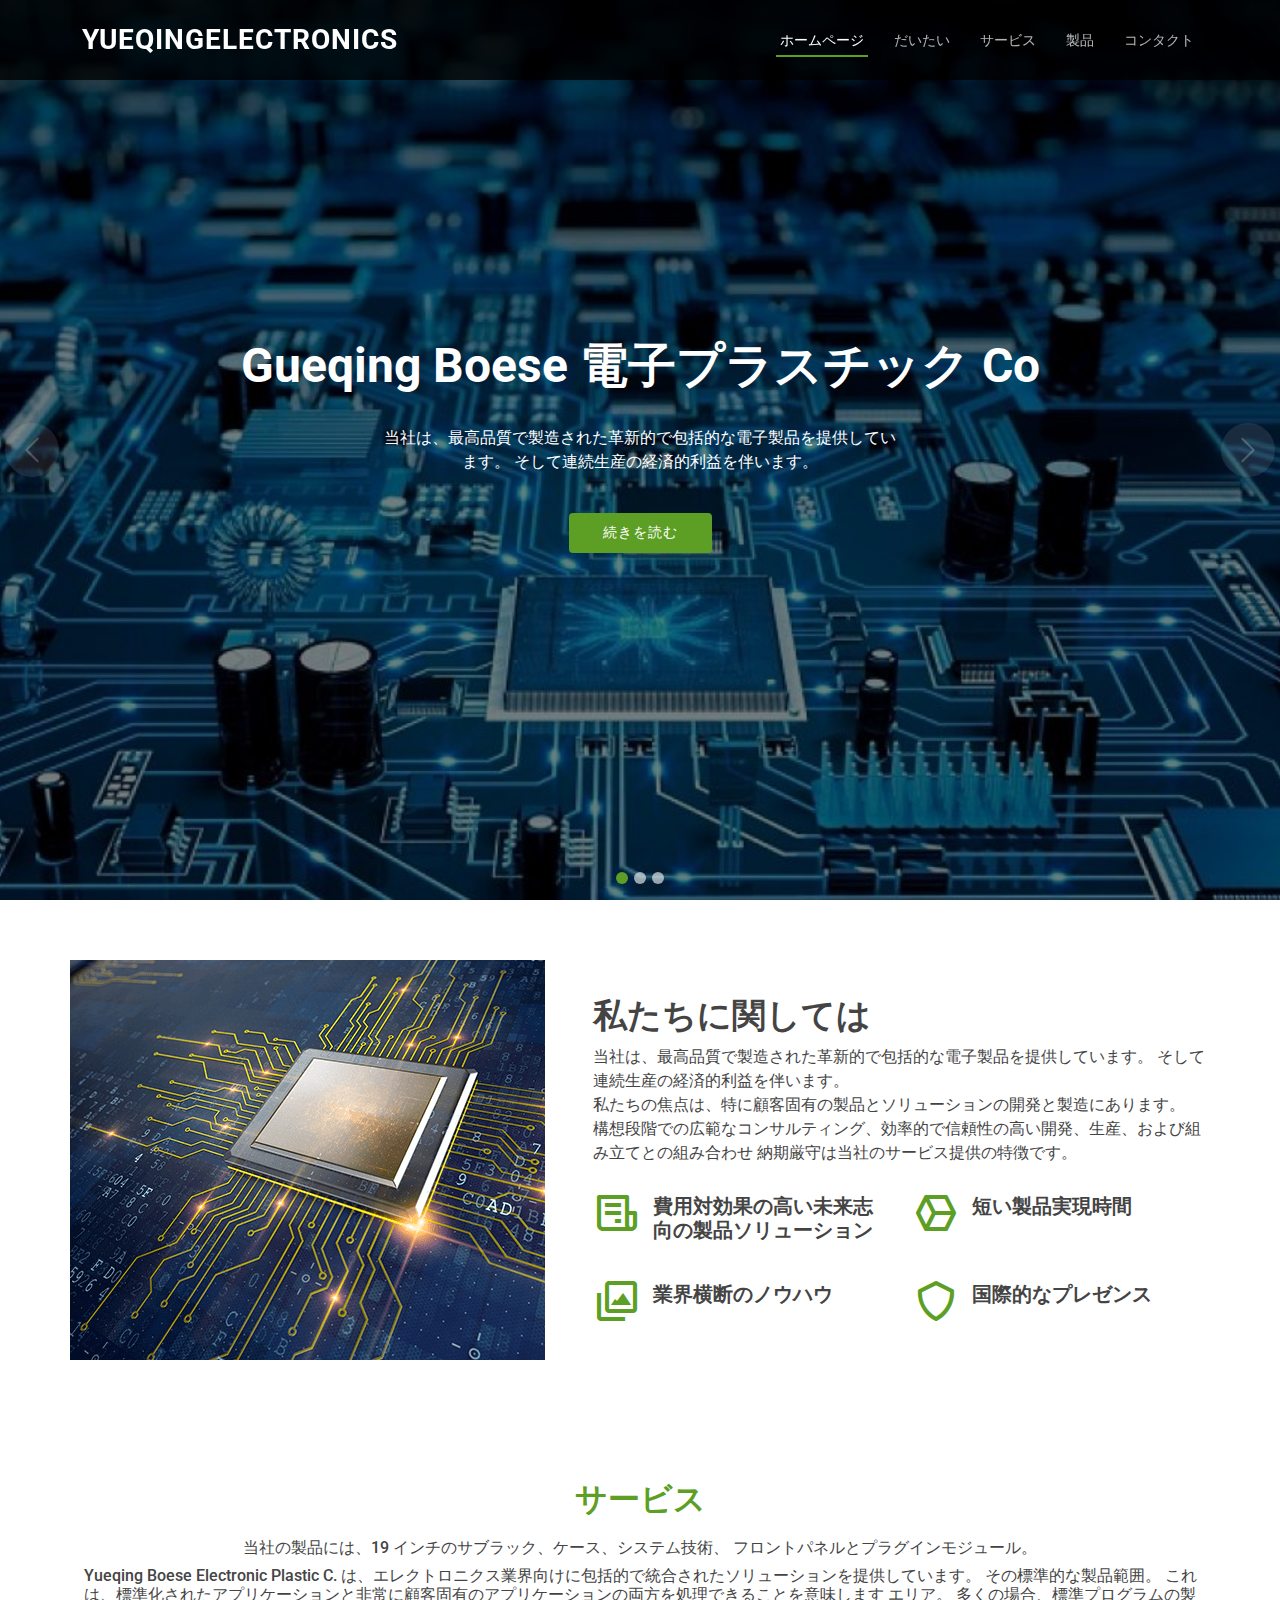
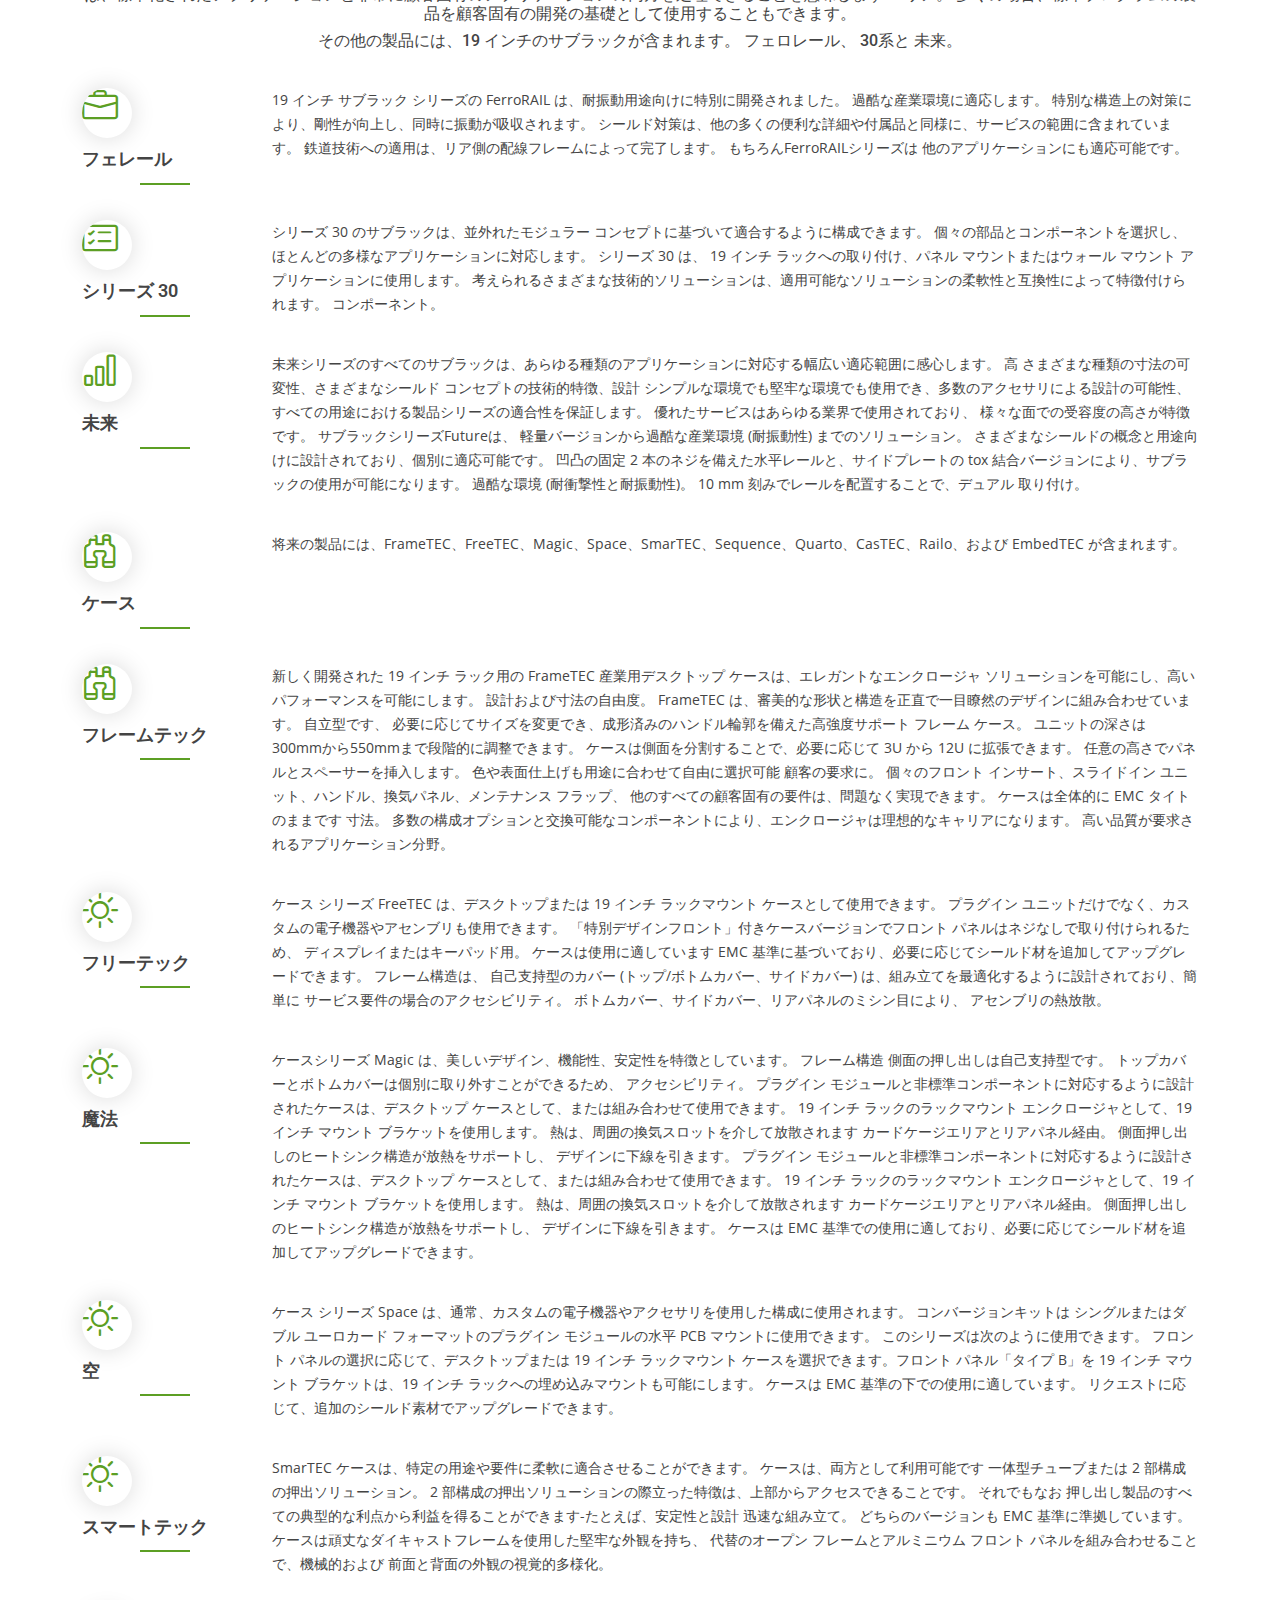
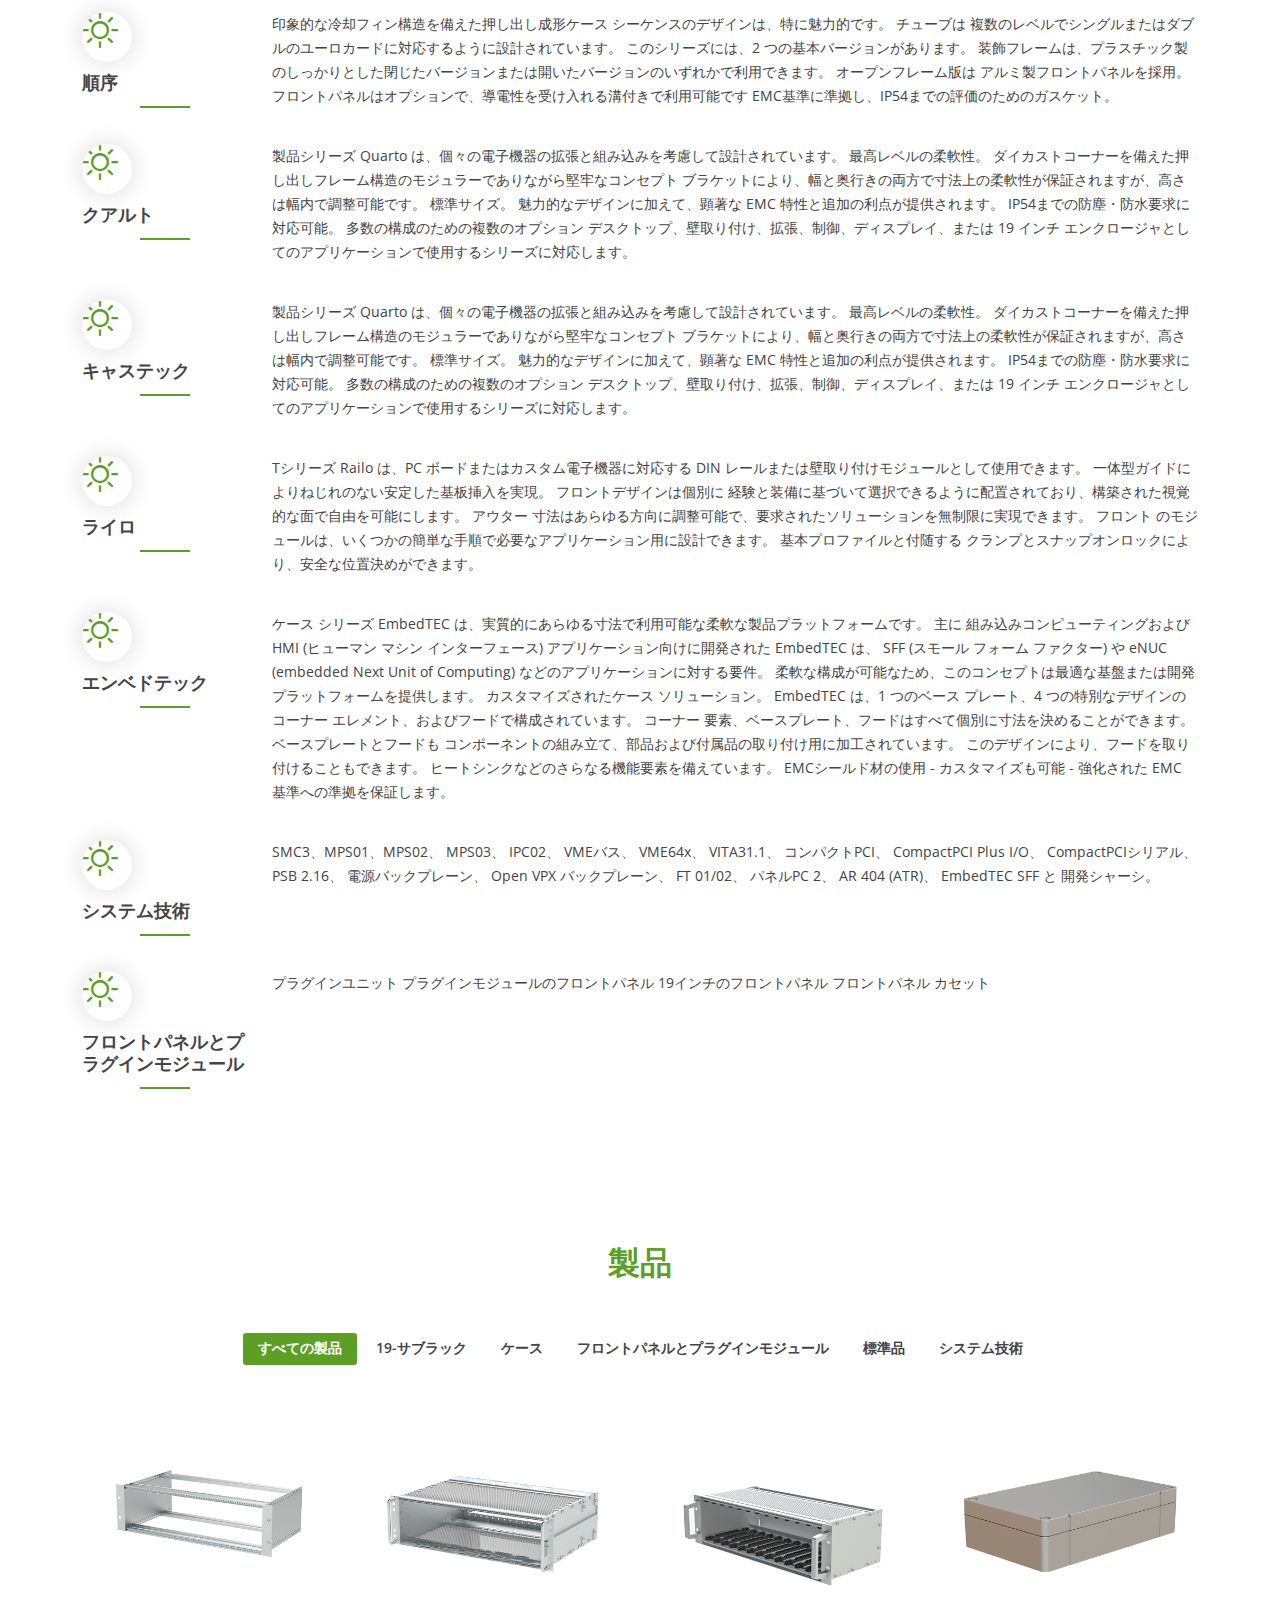
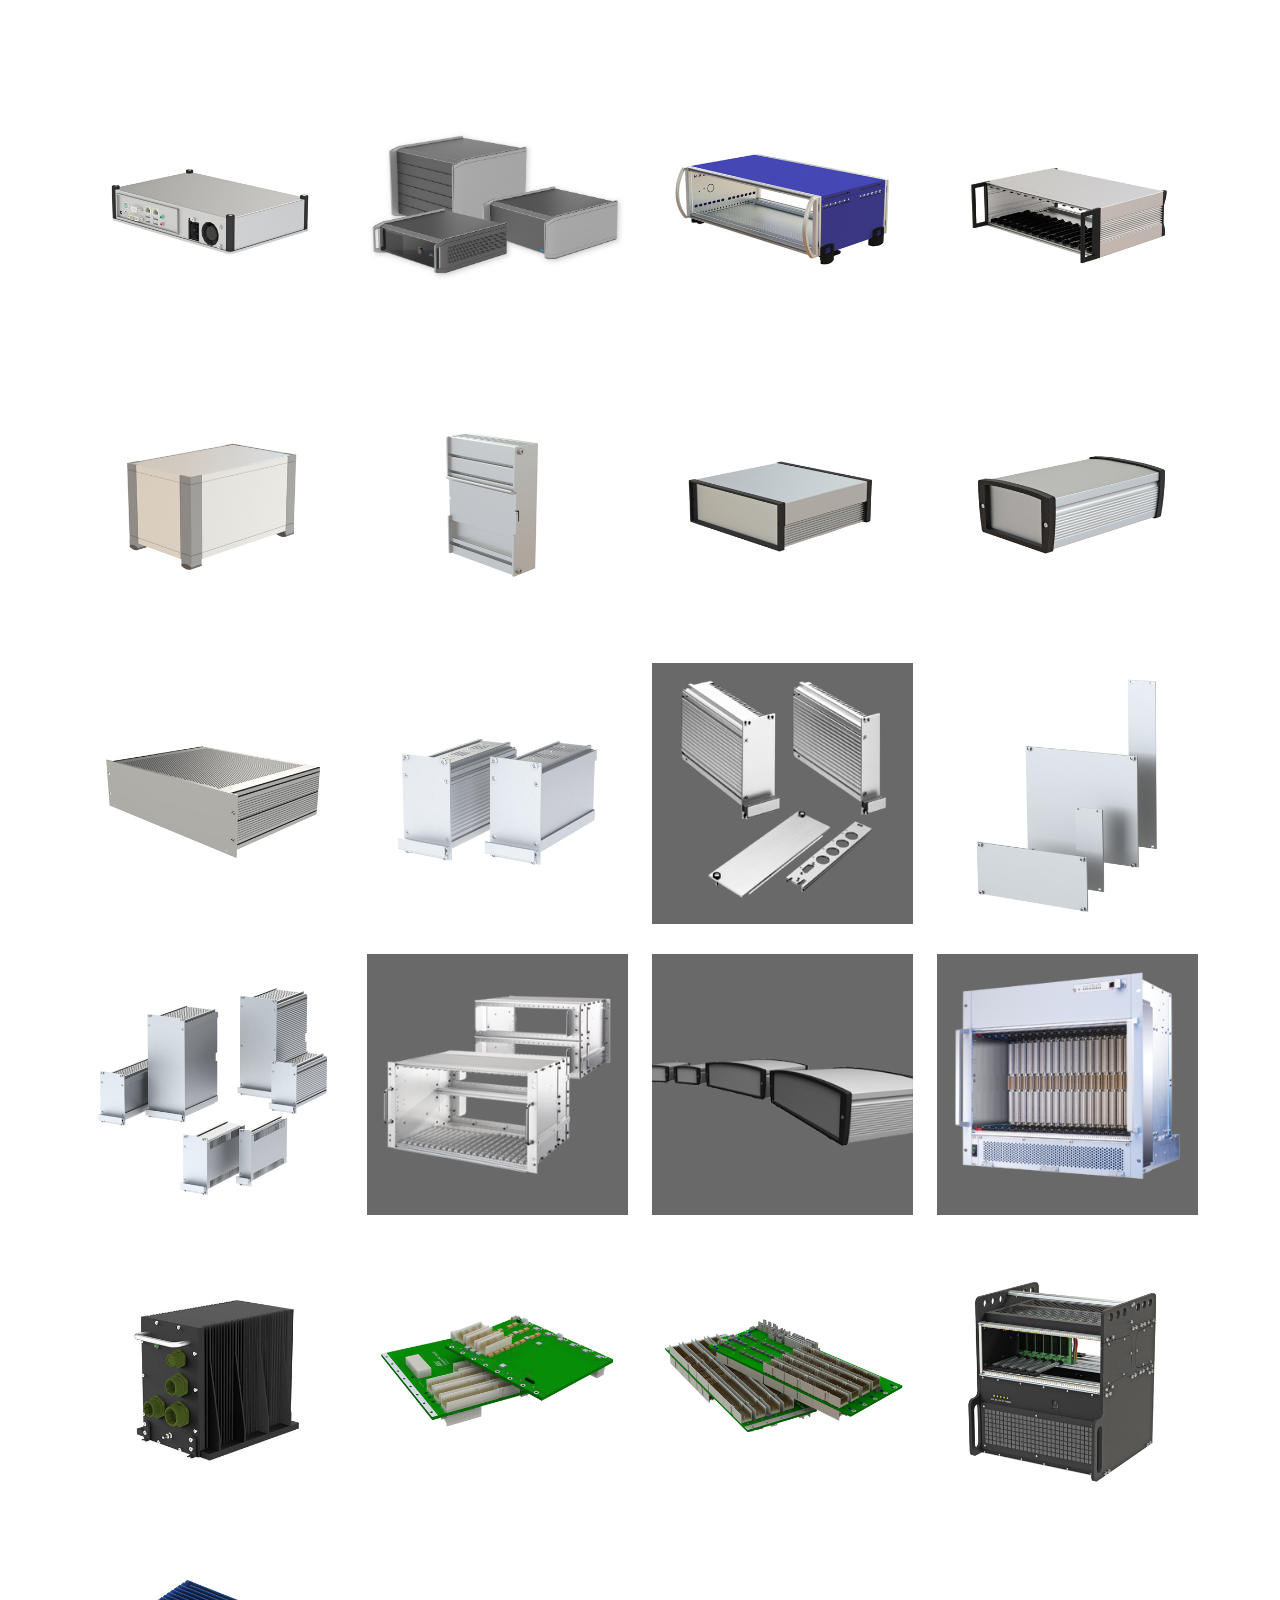
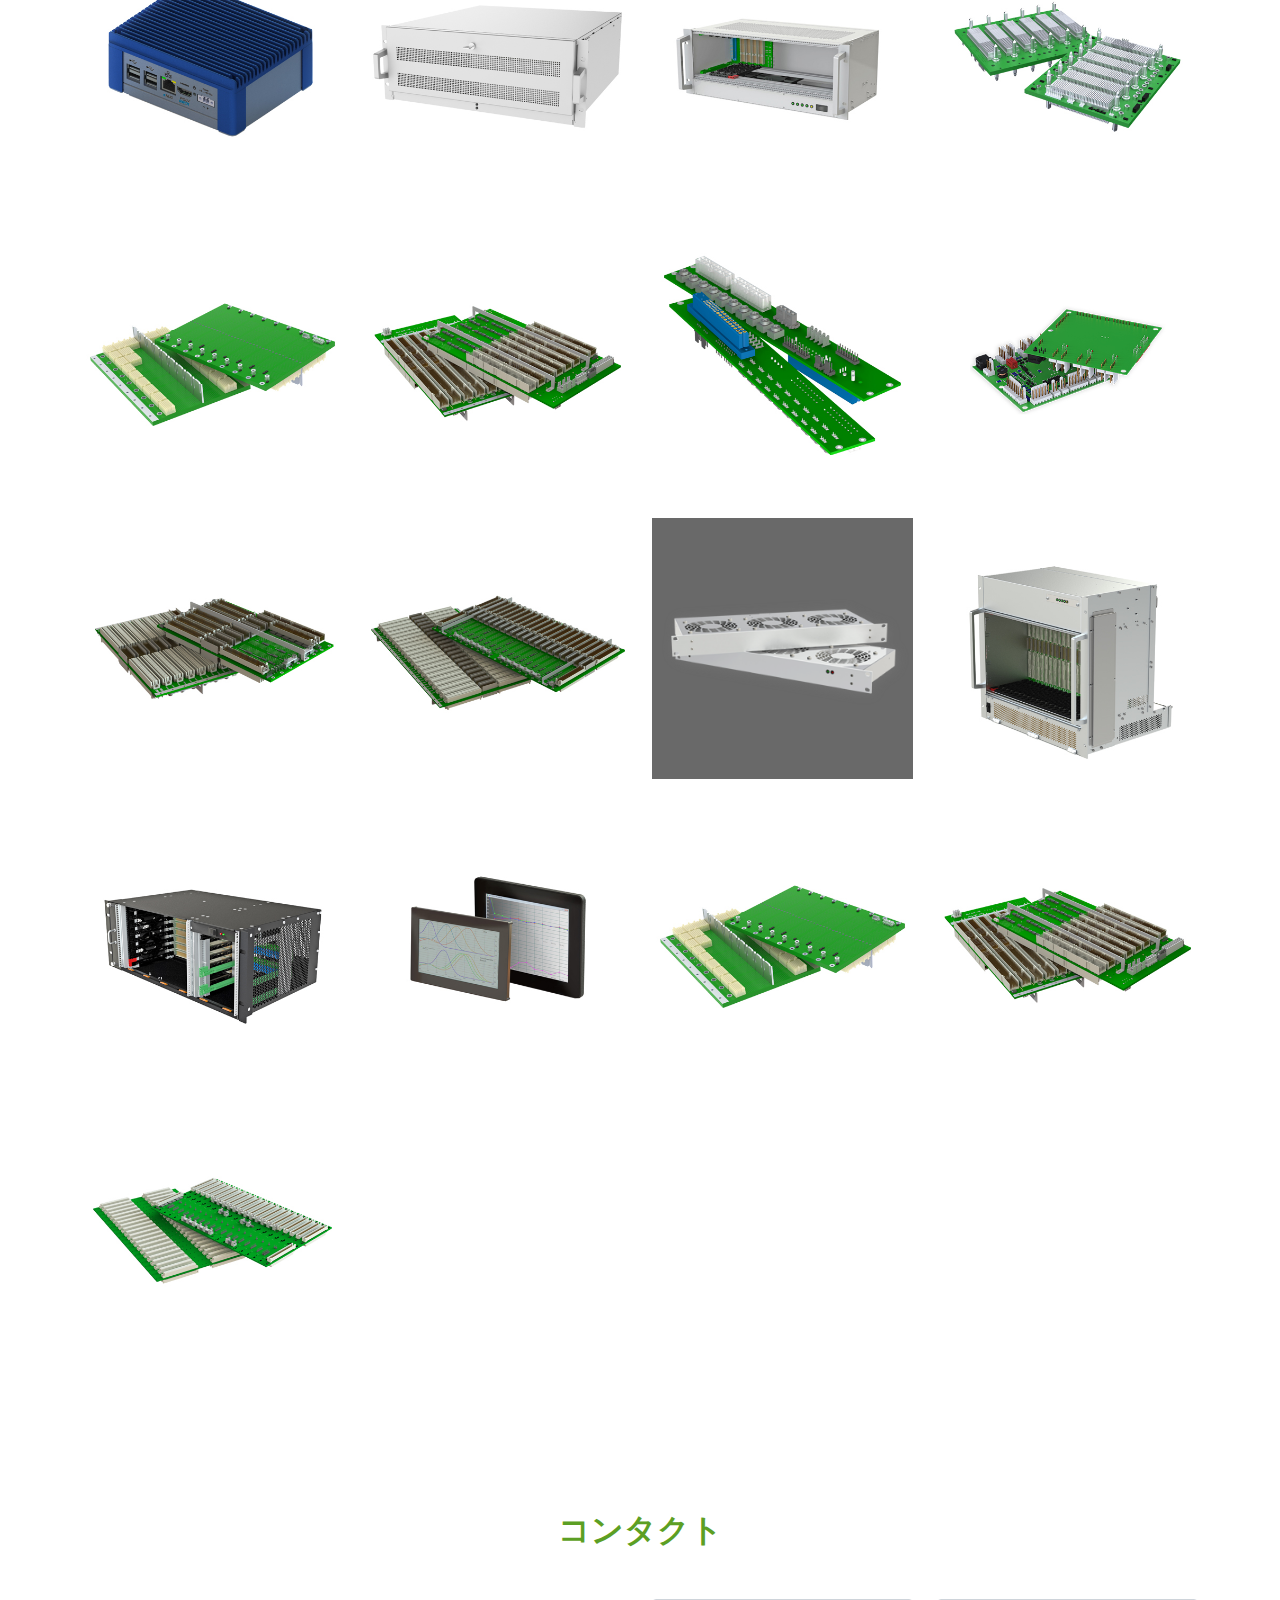
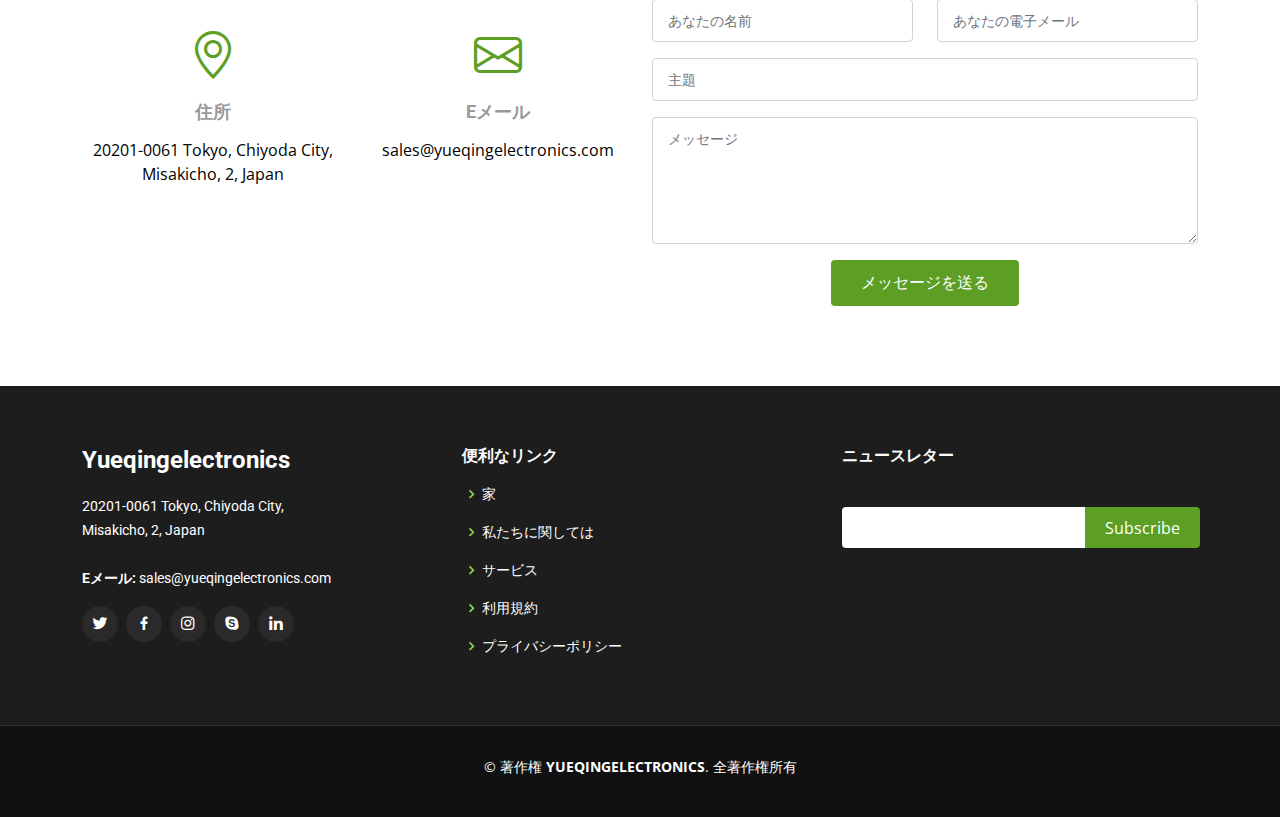
==== commit d604dbab: "slide and about images changed" ====
--- a/index.html
+++ b/index.html
@@ -6,8 +6,9 @@
   <meta content="width=device-width, initial-scale=1.0" name="viewport">
 
   <title>Yueqingelectronics - ホームページ </title>
-  <meta content="" name="description">
-  <meta content="" name="keywords">
+  <meta content="当社は、最高品質で製造された革新的で包括的な電子製品を提供しています。
+                そして連続生産の経済的利益を伴います。" name="description">
+  <meta content="Yueqingelectronics" name="keywords">
 
   <!-- Favicons -->
   <!-- <link href="assets/img/favicon.png" rel="icon">
@@ -36,6 +37,17 @@
 </head>
 
 <body>
+
+  <!-- Google translation script -->
+
+<div id="google_translate_element" style="background: #ffff;"></div>
+<script type="text/javascript">// <![CDATA[
+  function googleTranslateElementInit() {
+    new google.translate.TranslateElement({ pageLanguage: 'en', layout: google.translate.TranslateElement.InlineLayout.SIMPLE }, 'google_translate_element');
+  }
+// ]]></script>
+<script src="//translate.google.com/translate_a/element.js?cb=googleTranslateElementInit"
+  type="text/javascript"></script>
 
   <!-- ======= Header ======= -->
   <header id="header" class="fixed-top d-flex align-items-center">
@@ -70,7 +82,7 @@
         <div class="carousel-inner" role="listbox">
 
           <!-- Slide 1 -->
-          <div class="carousel-item active" style="background-image: url(assets/img/slide/slide-1.jpg);">
+          <div class="carousel-item active" style="background-image: url(assets/img/slide/slide1.jpeg);">
             <div class="carousel-container">
               <div class="carousel-content">
                 <h2 class="animate__animated animate__fadeInDown">Gueqing Boese 電子プラスチック Co</h2>
@@ -84,7 +96,7 @@
           </div>
 
           <!-- Slide 2 -->
-          <div class="carousel-item" style="background-image: url(assets/img/slide/slide-2.jpg);">
+          <div class="carousel-item" style="background-image: url(assets/img/slide/slide2.jpeg);">
             <div class="carousel-container">
               <div class="carousel-content">
                 <h2 class="animate__animated animate__fadeInDown">費用対効果の高い未来志向の製品ソリューション</h2>
@@ -100,7 +112,7 @@
           </div>
 
           <!-- Slide 3 -->
-          <div class="carousel-item" style="background-image: url(assets/img/slide/slide-3.jpg);">
+          <div class="carousel-item" style="background-image: url(assets/img/slide/slide3.jpeg);">
             <div class="carousel-container">
               <div class="carousel-content">
                 <h2 class="animate__animated animate__fadeInDown">私たちの焦点は、特に顧客固有の製品とソリューションの開発と製造にあります。</h2>
--- a/assets/css/style.css
+++ b/assets/css/style.css
@@ -622,7 +622,7 @@
 }
 
 .about .image {
-  background: url("../img/about.jpg") center center no-repeat;
+  background: url("../img/about.jpeg") center center no-repeat;
   background-size: cover;
   min-height: 400px;
 }
